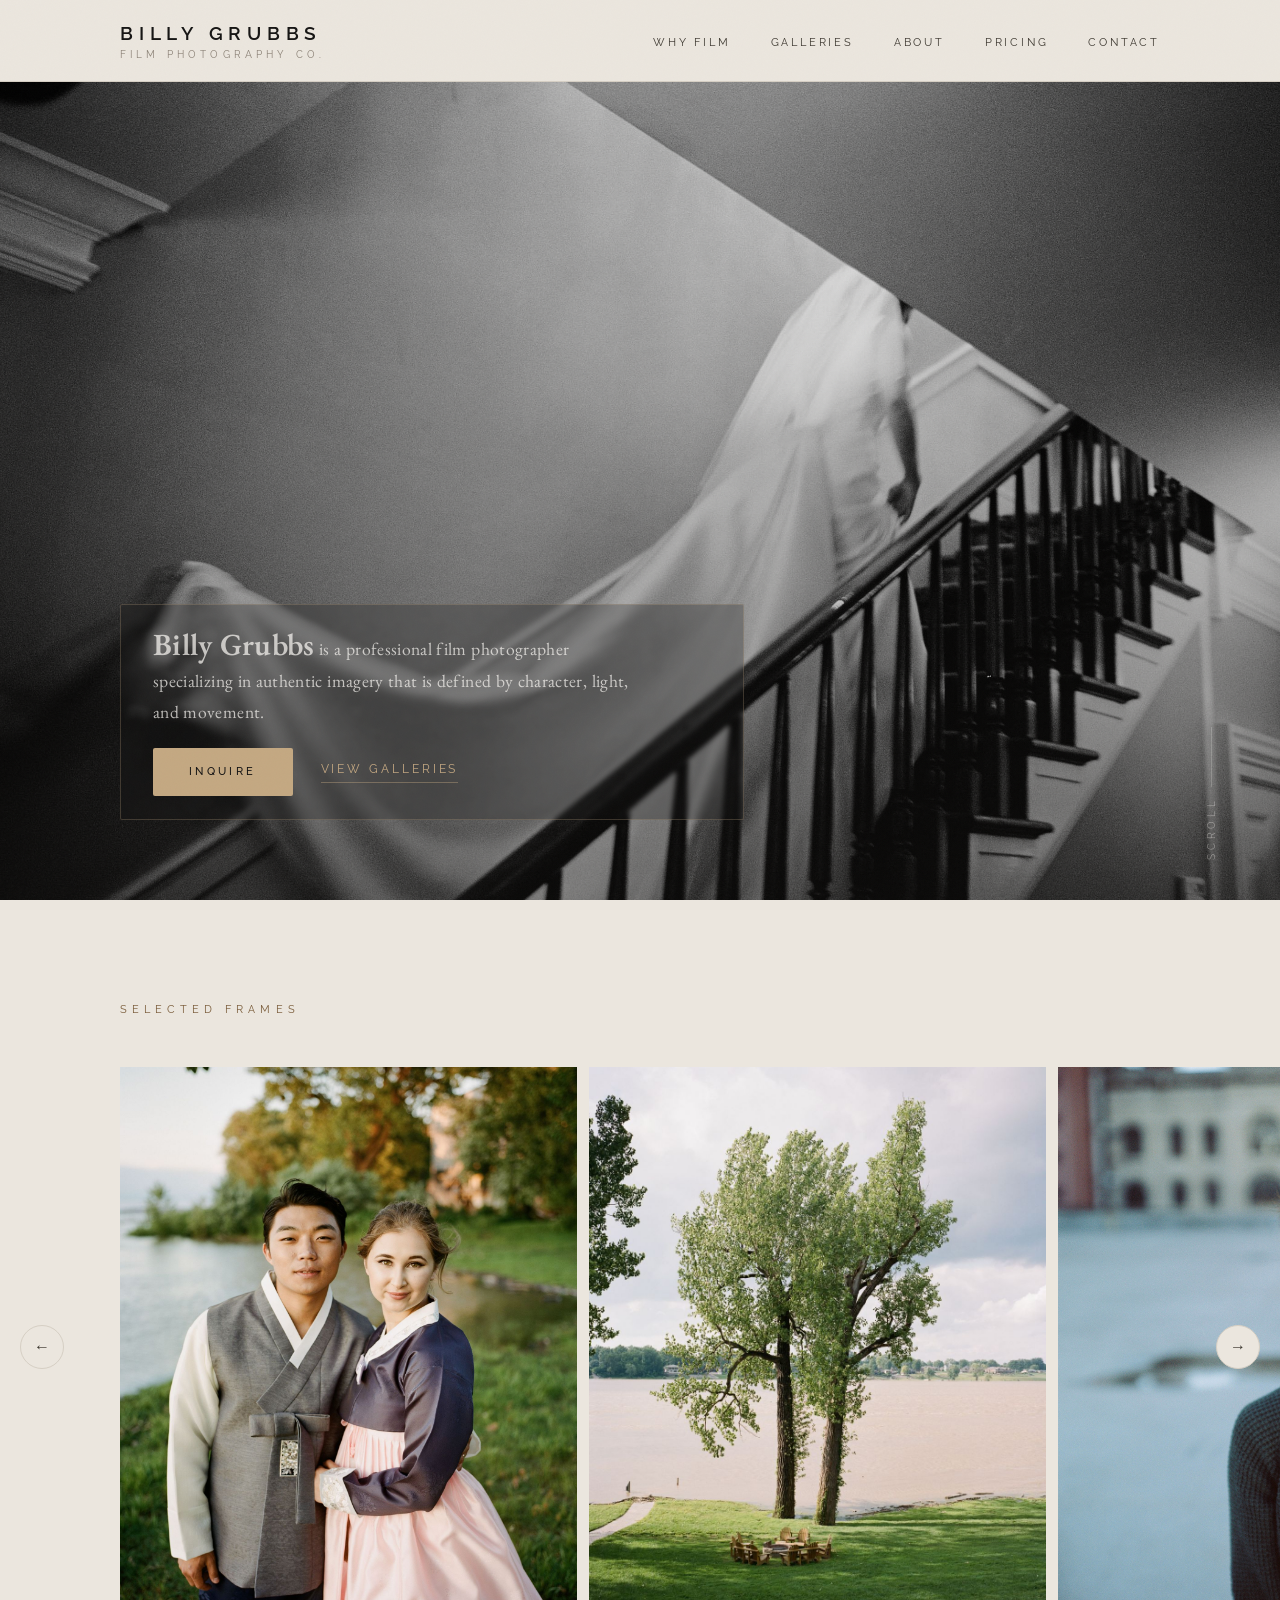
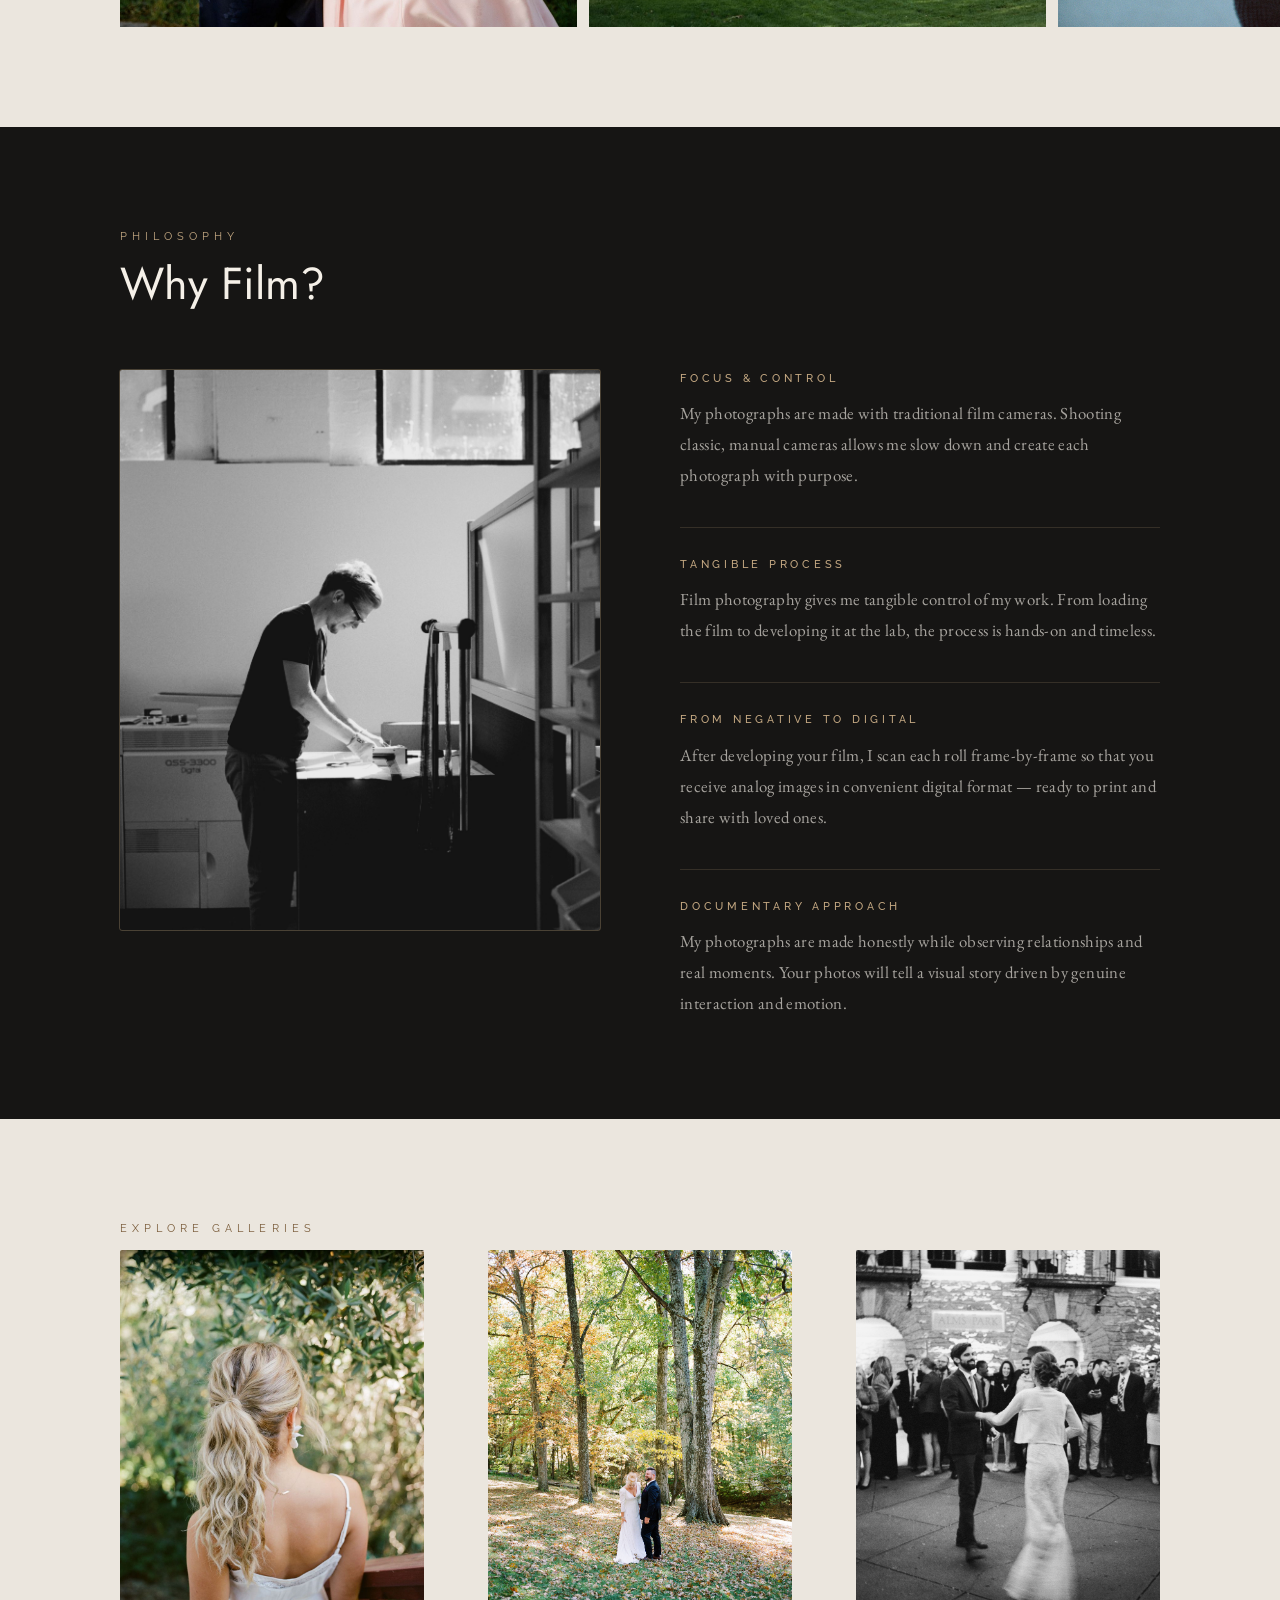
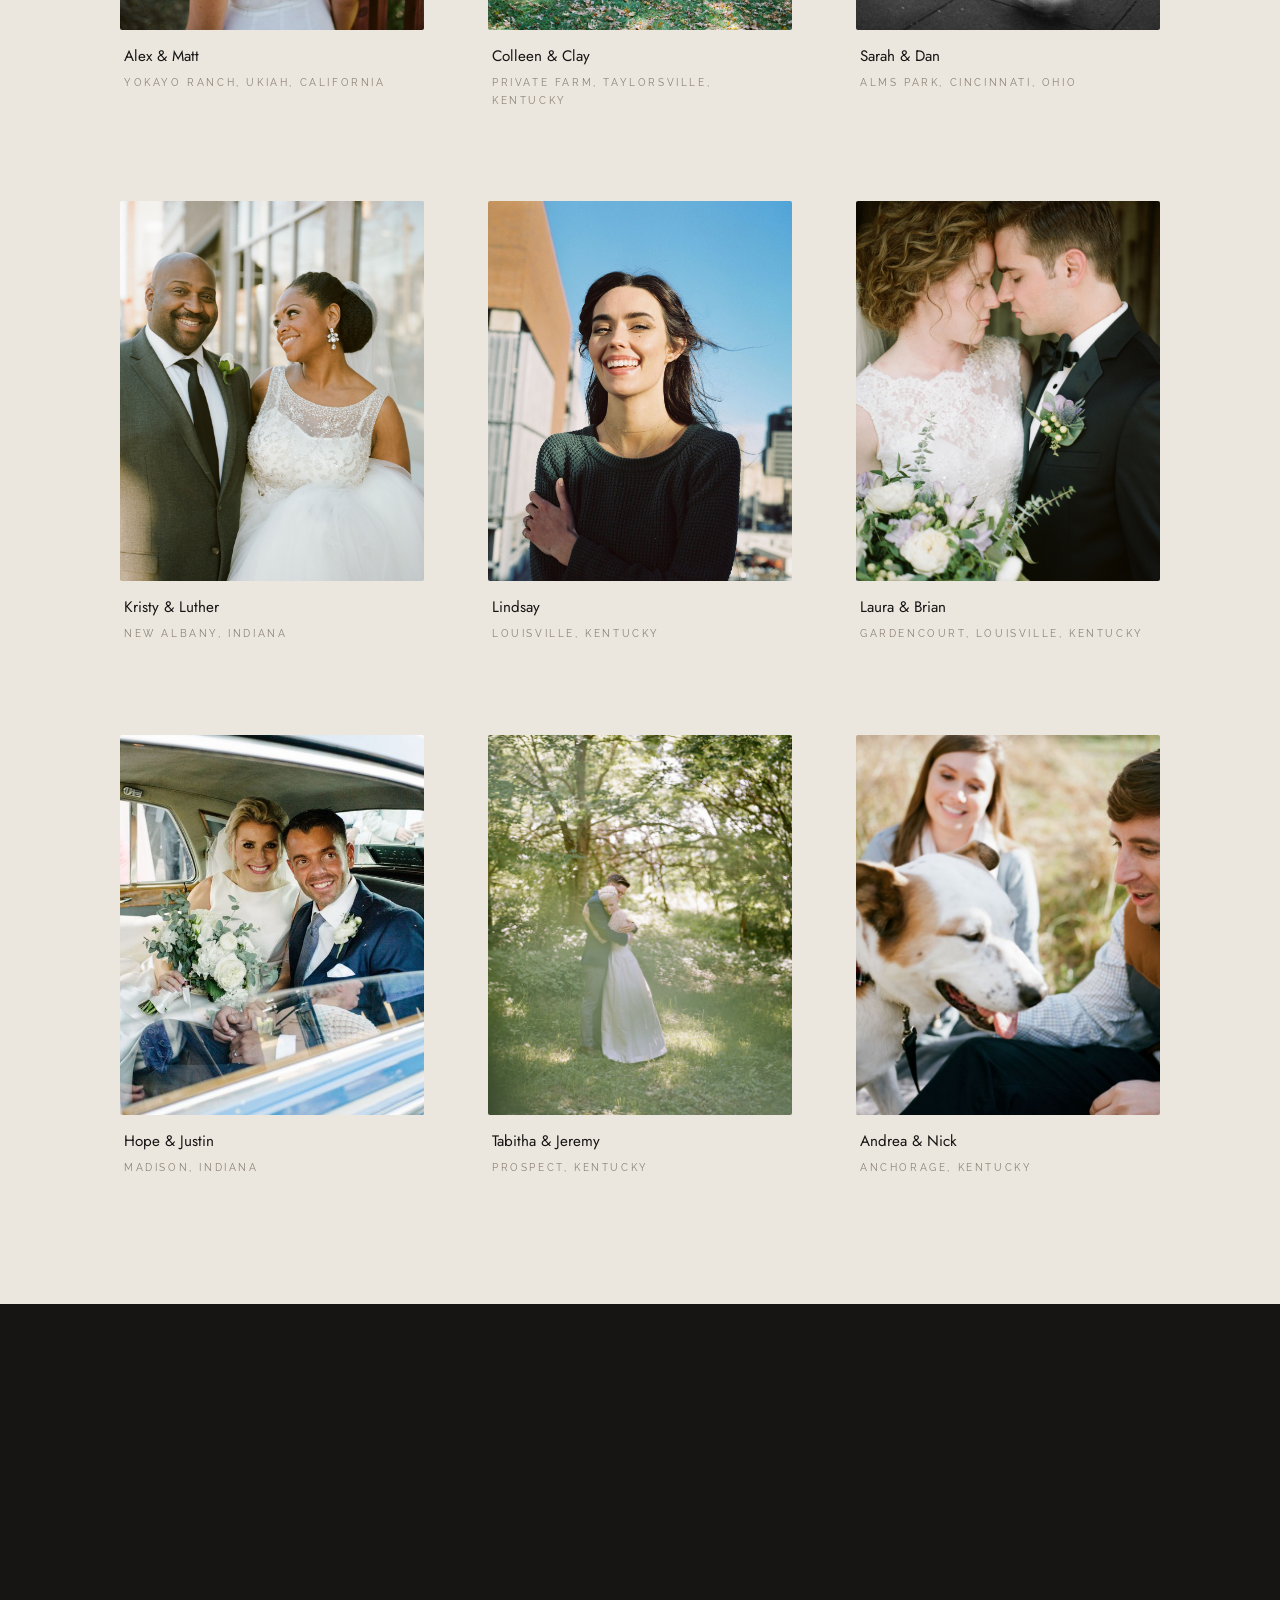
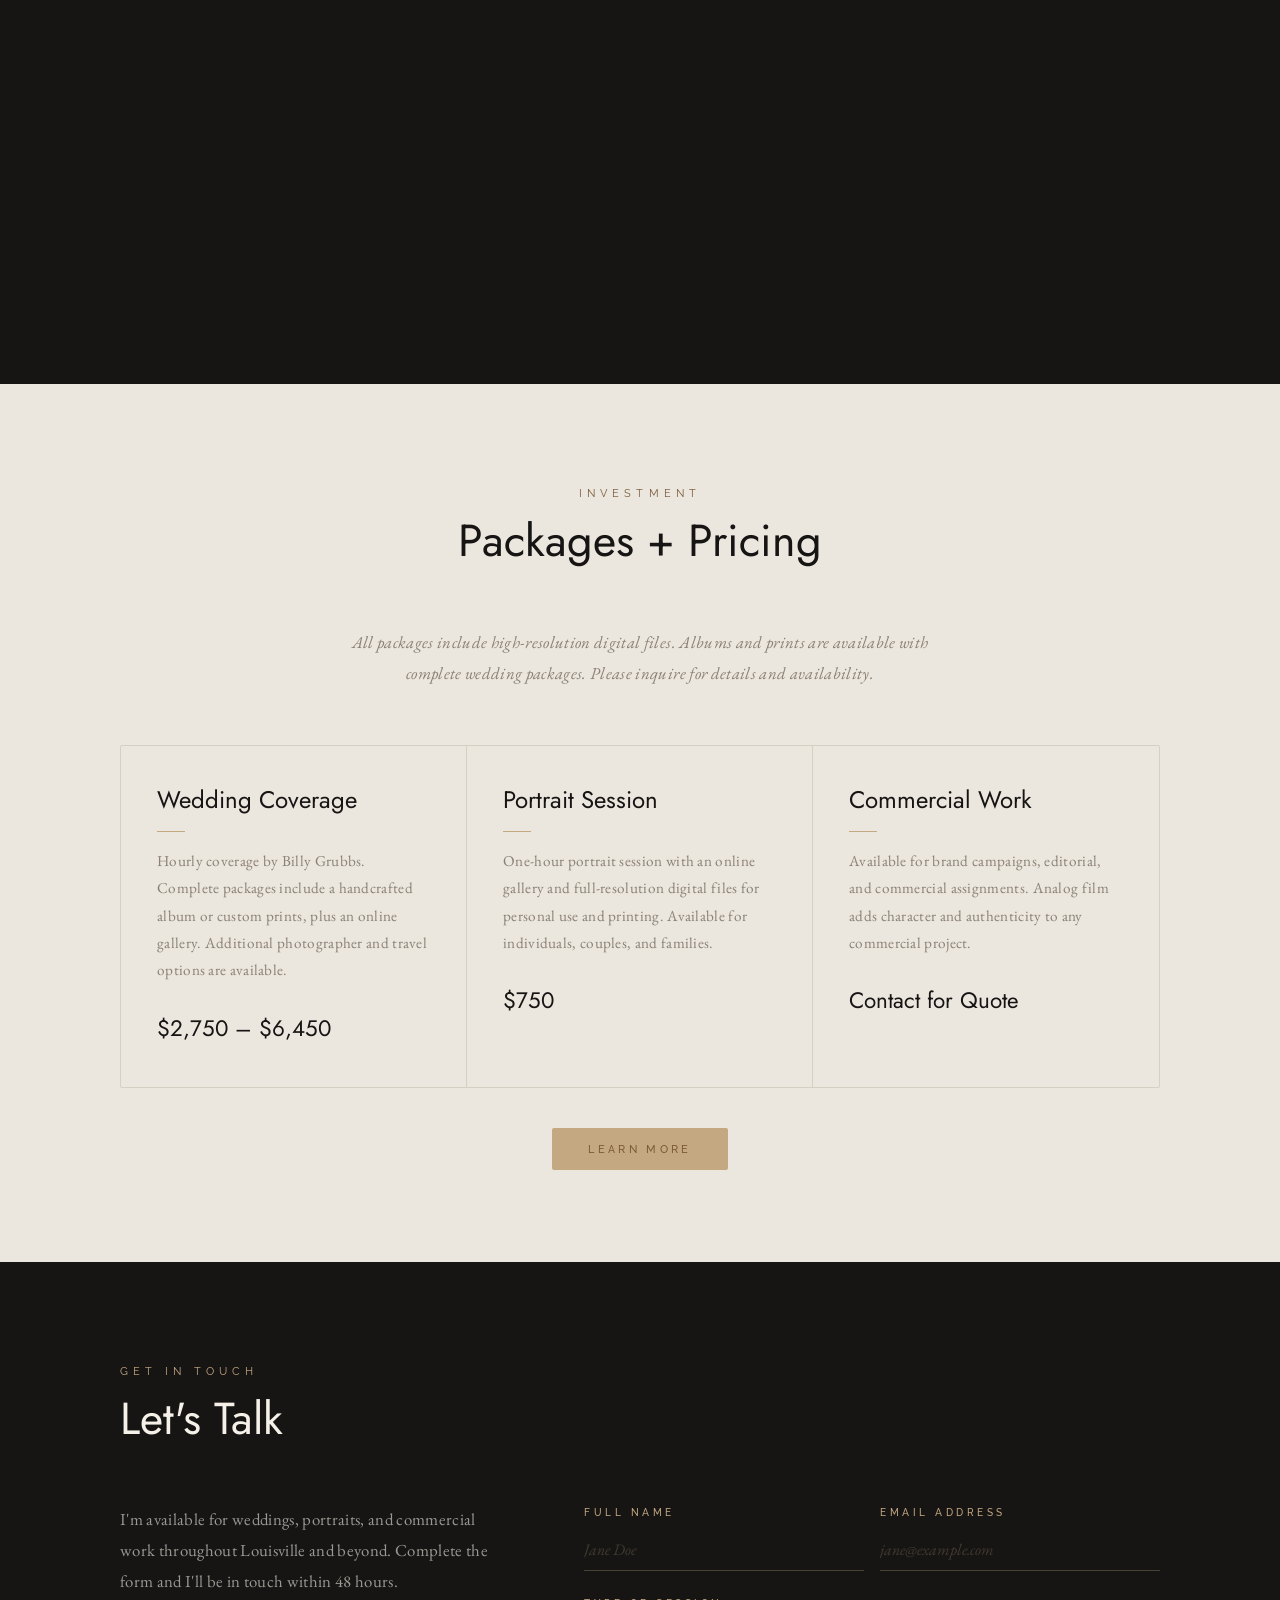
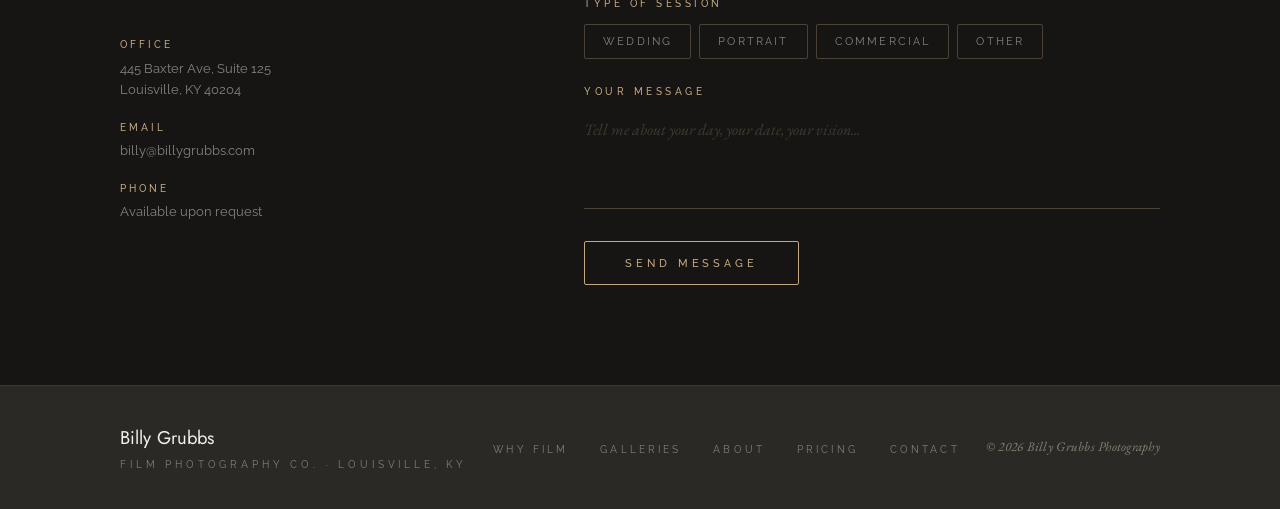
==== index.html @ f76acbe7 "Initial commit: billygrubbs.com site Migrating from legacy Bluehost hosting to git-based deploy." ====
<!DOCTYPE html>
<html lang="en">
<head>
<meta charset="UTF-8">
<meta name="viewport" content="width=device-width, initial-scale=1.0">
<title>Billy Grubbs | Film Photography Co.</title>
<link href="https://fonts.googleapis.com/css2?family=Jost:wght@200;300;400;500&family=EB+Garamond:ital,wght@0,400;1,400&family=Raleway:wght@300;400;500;600&display=swap" rel="stylesheet">
<link rel="stylesheet" href="css/styles.css">
<link rel="stylesheet" href="https://unpkg.com/photoswipe@5/dist/photoswipe.css">
<style>
  .pswp {
    --pswp-bg: #ebe6de;
    --pswp-icon-color: #2a2925;
    --pswp-icon-color-secondary: #ebe6de;
  }
  .pswp__counter {
    color: var(--mid);
    font-family: 'Raleway', sans-serif;
    font-size: 0.65rem;
    letter-spacing: 0.3em;
    text-transform: uppercase;
  }
  .pswp__button--zoom { display: none !important; }
  .pswp__button--close,
  .pswp__button--arrow--prev,
  .pswp__button--arrow--next {
    opacity: 0.35;
    transition: opacity 0.25s;
  }
  .pswp__button--close:hover,
  .pswp__button--arrow--prev:hover,
  .pswp__button--arrow--next:hover {
    opacity: 0.8;
  }
  .pswp__button--arrow--prev .pswp__icn { transform: scale(0.5); }
  .pswp__button--arrow--next .pswp__icn { transform: scale(-0.5, 0.5); }
</style>
</head>
<body>

<!-- NAV -->
<nav>
  <a href="#" class="nav-logo-text">
    <strong>Billy Grubbs</strong>
    <span>Film Photography Co.</span>
  </a>
  <ul class="nav-links">
    <li><a href="#why-film">Why Film</a></li>
    <li><a href="#galleries">Galleries</a></li>
    <li><a href="#about">About</a></li>
    <li><a href="#pricing">Pricing</a></li>
    <li><a href="#contact">Contact</a></li>
  </ul>
  <div class="nav-hamburger" id="hamburger">
    <span></span><span></span><span></span>
  </div>
</nav>

<div class="nav-mobile-menu" id="mobileMenu">
  <a href="#why-film" onclick="closeMobileMenu()">Why Film</a>
  <a href="#galleries" onclick="closeMobileMenu()">Galleries</a>
  <a href="#about" onclick="closeMobileMenu()">About</a>
  <a href="#pricing" onclick="closeMobileMenu()">Pricing</a>
  <a href="#contact" onclick="closeMobileMenu()">Contact</a>
</div>

<!-- HERO -->
<section id="hero">
  <div class="hero-slides">
    <div class="hero-slide active" style="background-image: url('images/hero/staircase-veil.jpg');"></div>
    <div class="hero-slide" style="background-image: url('images/hero/portrait.jpg');"></div>
    <div class="hero-slide" style="background-image: url('images/hero/outdoor-couple.jpg');"></div>
  </div>
  <div class="hero-content">
    <p class="hero-desc"><span style="font-size:1.75em; font-weight:600; letter-spacing:0.01em; line-height:1;">Billy Grubbs</span> is a professional film photographer specializing in authentic imagery that is defined by character, light, and movement.</p>
    <div class="hero-cta">
      <a href="#contact" class="btn-main">Inquire</a>
      <a href="#galleries" class="btn-link">View Galleries</a>
    </div>
  </div>
  <div class="hero-scroll">
    <div class="scroll-bar"></div>
    <span>Scroll</span>
  </div>
</section>

<!-- PORTFOLIO -->
<section id="portfolio">
  <div class="portfolio-header reveal">
    <div class="section-label">Selected Frames</div>
  </div>
  <div class="portfolio-slider-wrap">
    <button class="slider-arrow slider-prev" id="portfolioPrev" aria-label="Previous">&#8592;</button>
    <div class="portfolio-track" id="portfolioTrack">
      <div class="portfolio-item"><a href="images/portfolio/p-01.jpg" data-pswp-width="1500" data-pswp-height="1838"><img src="images/portfolio/p-01.jpg" alt="Billy Grubbs Film Photography" loading="lazy"></a></div>
      <div class="portfolio-item"><a href="images/portfolio/p-02.jpg" data-pswp-width="1000" data-pswp-height="1226"><img src="images/portfolio/p-02.jpg" alt="Billy Grubbs Film Photography" loading="lazy"></a></div>
      <div class="portfolio-item"><a href="images/portfolio/p-03.jpg" data-pswp-width="1800" data-pswp-height="1800"><img src="images/portfolio/p-03.jpg" alt="Billy Grubbs Film Photography" loading="lazy"></a></div>
      <div class="portfolio-item"><a href="images/portfolio/p-04.jpg" data-pswp-width="1900" data-pswp-height="1550"><img src="images/portfolio/p-04.jpg" alt="Billy Grubbs Film Photography" loading="lazy"></a></div>
      <div class="portfolio-item"><a href="images/portfolio/p-05.jpg" data-pswp-width="1892" data-pswp-height="2522"><img src="images/portfolio/p-05.jpg" alt="Billy Grubbs Film Photography" loading="lazy"></a></div>
      <div class="portfolio-item"><a href="images/portfolio/p-06.jpg" data-pswp-width="3695" data-pswp-height="2706"><img src="images/portfolio/p-06.jpg" alt="Billy Grubbs Film Photography" loading="lazy"></a></div>
      <div class="portfolio-item"><a href="images/portfolio/p-07.jpg" data-pswp-width="1926" data-pswp-height="2361"><img src="images/portfolio/p-07.jpg" alt="Billy Grubbs Film Photography" loading="lazy"></a></div>
      <div class="portfolio-item"><a href="images/portfolio/p-08.jpg" data-pswp-width="3902" data-pswp-height="3844"><img src="images/portfolio/p-08.jpg" alt="Billy Grubbs Film Photography" loading="lazy"></a></div>
      <div class="portfolio-item"><a href="images/portfolio/p-09.jpg" data-pswp-width="3490" data-pswp-height="3438"><img src="images/portfolio/p-09.jpg" alt="Billy Grubbs Film Photography" loading="lazy"></a></div>
      <div class="portfolio-item"><a href="images/portfolio/p-10.jpg" data-pswp-width="2400" data-pswp-height="2365"><img src="images/portfolio/p-10.jpg" alt="Billy Grubbs Film Photography" loading="lazy"></a></div>
      <div class="portfolio-item"><a href="images/portfolio/p-11.jpg" data-pswp-width="1000" data-pswp-height="668"><img src="images/portfolio/p-11.jpg" alt="Billy Grubbs Film Photography" loading="lazy"></a></div>
      <div class="portfolio-item"><a href="images/portfolio/p-12.jpg" data-pswp-width="3677" data-pswp-height="3000"><img src="images/portfolio/p-12.jpg" alt="Billy Grubbs Film Photography" loading="lazy"></a></div>
      <div class="portfolio-item"><a href="images/portfolio/p-13.jpg" data-pswp-width="1000" data-pswp-height="1508"><img src="images/portfolio/p-13.jpg" alt="Billy Grubbs Film Photography" loading="lazy"></a></div>
      <div class="portfolio-item"><a href="images/portfolio/p-14.jpg" data-pswp-width="3501" data-pswp-height="2856"><img src="images/portfolio/p-14.jpg" alt="Billy Grubbs Film Photography" loading="lazy"></a></div>
      <div class="portfolio-item"><a href="images/portfolio/p-15.jpg" data-pswp-width="3374" data-pswp-height="2753"><img src="images/portfolio/p-15.jpg" alt="Billy Grubbs Film Photography" loading="lazy"></a></div>
      <div class="portfolio-item"><a href="images/portfolio/p-16.jpg" data-pswp-width="1000" data-pswp-height="985"><img src="images/portfolio/p-16.jpg" alt="Billy Grubbs Film Photography" loading="lazy"></a></div>
      <div class="portfolio-item"><a href="images/portfolio/p-17.jpg" data-pswp-width="1000" data-pswp-height="1226"><img src="images/portfolio/p-17.jpg" alt="Billy Grubbs Film Photography" loading="lazy"></a></div>
      <div class="portfolio-item"><a href="images/portfolio/p-18.jpg" data-pswp-width="2706" data-pswp-height="3695"><img src="images/portfolio/p-18.jpg" alt="Billy Grubbs Film Photography" loading="lazy"></a></div>
      <div class="portfolio-item"><a href="images/portfolio/p-19.jpg" data-pswp-width="3490" data-pswp-height="3438"><img src="images/portfolio/p-19.jpg" alt="Billy Grubbs Film Photography" loading="lazy"></a></div>
      <div class="portfolio-item"><a href="images/portfolio/p-20.jpg" data-pswp-width="3000" data-pswp-height="3677"><img src="images/portfolio/p-20.jpg" alt="Billy Grubbs Film Photography" loading="lazy"></a></div>
      <div class="portfolio-item"><a href="images/portfolio/p-21.jpg" data-pswp-width="2400" data-pswp-height="2365"><img src="images/portfolio/p-21.jpg" alt="Billy Grubbs Film Photography" loading="lazy"></a></div>
      <div class="portfolio-item"><a href="images/portfolio/p-22.jpg" data-pswp-width="4524" data-pswp-height="3000"><img src="images/portfolio/p-22.jpg" alt="Billy Grubbs Film Photography" loading="lazy"></a></div>
      <div class="portfolio-item"><a href="images/portfolio/p-23.jpg" data-pswp-width="4524" data-pswp-height="3000"><img src="images/portfolio/p-23.jpg" alt="Billy Grubbs Film Photography" loading="lazy"></a></div>
      <div class="portfolio-item"><a href="images/portfolio/p-24.jpg" data-pswp-width="3088" data-pswp-height="2048"><img src="images/portfolio/p-24.jpg" alt="Billy Grubbs Film Photography" loading="lazy"></a></div>
      <div class="portfolio-item"><a href="images/portfolio/p-25.jpg" data-pswp-width="2000" data-pswp-height="2000"><img src="images/portfolio/p-25.jpg" alt="Billy Grubbs Film Photography" loading="lazy"></a></div>
    </div>
    <button class="slider-arrow slider-next" id="portfolioNext" aria-label="Next">&#8594;</button>
  </div>
</section>

<!-- WHY FILM -->
<section id="why-film">
  <div class="reveal">
    <div class="section-label" style="color:var(--accent-light)">Philosophy</div>
    <h2 class="section-title" style="color:var(--cream)">Why Film?</h2>
  </div>
  <div class="why-film-grid reveal">
    <div>
      <div class="why-film-photo"></div>
    </div>
    <div class="film-reasons">
      <div class="film-reason">
        <h4>Focus &amp; Control</h4>
        <p>My photographs are made with traditional film cameras. Shooting classic, manual cameras allows me slow down and create each photograph with purpose.</p>
      </div>
      <div class="film-reason">
        <h4>Tangible Process</h4>
        <p>Film photography gives me tangible control of my work. From loading the film to developing it at the lab, the process is hands-on and timeless.</p>
      </div>
      <div class="film-reason">
        <h4>From Negative to Digital</h4>
        <p>After developing your film, I scan each roll frame-by-frame so that you receive analog images in convenient digital format — ready to print and share with loved ones.</p>
      </div>
      <div class="film-reason">
        <h4>Documentary Approach</h4>
        <p>My photographs are made honestly while observing relationships and real moments. Your photos will tell a visual story driven by genuine interaction and emotion.</p>
      </div>
    </div>
  </div>
</section>

<!-- GALLERIES -->
<section id="galleries">
  <div class="reveal">
    <div class="section-label">Explore Galleries</div>
  </div>
  <div class="galleries-grid reveal">
    <a href="#" class="gallery-card">
      <div class="gallery-photo" style="background: url('images/tiles/alex-matt.jpg') center center / cover no-repeat;"></div>
      <div class="gallery-meta"><h4>Alex &amp; Matt</h4><p>Yokayo Ranch, Ukiah, California</p></div>
    </a>
    <a href="#" class="gallery-card">
      <div class="gallery-photo" style="background: url('images/tiles/colleen-clay.jpg') center center / cover no-repeat;"></div>
      <div class="gallery-meta"><h4>Colleen &amp; Clay</h4><p>Private Farm, Taylorsville, Kentucky</p></div>
    </a>
    <a href="galleries/sarah-dan/" class="gallery-card">
      <div class="gallery-photo" style="background: url('images/tiles/sarah-dan.jpg') center center / cover no-repeat;"></div>
      <div class="gallery-meta"><h4>Sarah &amp; Dan</h4><p>Alms Park, Cincinnati, Ohio</p></div>
    </a>
    <a href="galleries/kristy-luther/" class="gallery-card">
      <div class="gallery-photo" style="background: url('images/tiles/kristy-luther.jpg') center center / cover no-repeat;"></div>
      <div class="gallery-meta"><h4>Kristy &amp; Luther</h4><p>New Albany, Indiana</p></div>
    </a>
    <a href="galleries/lindsay-cam/" class="gallery-card">
      <div class="gallery-photo" style="background: url('images/tiles/lindsay.jpg') center top / cover no-repeat;"></div>
      <div class="gallery-meta"><h4>Lindsay</h4><p>Louisville, Kentucky</p></div>
    </a>
    <a href="galleries/laura-brian/" class="gallery-card">
      <div class="gallery-photo" style="background: url('images/tiles/laura-brian.jpg') center top / cover no-repeat;"></div>
      <div class="gallery-meta"><h4>Laura &amp; Brian</h4><p>Gardencourt, Louisville, Kentucky</p></div>
    </a>
    <a href="#" class="gallery-card">
      <div class="gallery-photo" style="background: url('images/tiles/hope-justin.jpg') center center / cover no-repeat;"></div>
      <div class="gallery-meta"><h4>Hope &amp; Justin</h4><p>Madison, Indiana</p></div>
    </a>
    <a href="galleries/tabitha-jeremy/" class="gallery-card">
      <div class="gallery-photo" style="background: url('images/tiles/tabitha-jeremy.jpg') center center / cover no-repeat;"></div>
      <div class="gallery-meta"><h4>Tabitha &amp; Jeremy</h4><p>Prospect, Kentucky</p></div>
    </a>
    <a href="#" class="gallery-card">
      <div class="gallery-photo" style="background: url('images/tiles/andrea-nick.jpg') center center / cover no-repeat;"></div>
      <div class="gallery-meta"><h4>Andrea &amp; Nick</h4><p>Anchorage, Kentucky</p></div>
    </a>
  </div>
</section>

<!-- ABOUT -->
<section id="about">
  <div class="about-text reveal">
    <div class="section-label" style="color:var(--accent-light);">About</div>
    <h2 class="section-title" style="color:var(--cream);">The Photographer</h2>
    <p class="about-body">Billy Grubbs is a Louisville-based documentary photographer specializing in analog film. With over 150 weddings photographed since 2007, Billy brings a quiet, observational presence to every shoot.</p>
    <p class="about-body">Billy is also the founder of <a href="http://statefilm.co/">State Film Lab</a> in Louisville, developing film for photographers across the nation. This deep connection to the craft shapes every image he makes.</p>
    <p class="about-body">He is available for weddings, portraits, and commercial work in Kentucky and abroad.</p>
  </div>
  <div class="about-photo reveal">
    <div class="about-photo-main">
      <img src="images/about/billy.jpg" alt="Billy Grubbs">
    </div>
    <div class="about-photo-frame"></div>
  </div>
</section>

<!-- PRICING -->
<section id="pricing">
  <div class="pricing-inner">
    <div class="reveal">
      <div class="section-label">Investment</div>
      <h2 class="section-title">Packages + Pricing</h2>
      <p class="pricing-intro">All packages include high-resolution digital files. Albums and prints are available with complete wedding packages. Please inquire for details and availability.</p>
    </div>
    <div class="pricing-items reveal">
      <div class="pricing-item">
        <div class="pricing-name">Wedding Coverage</div>
        <div class="pricing-divider"></div>
        <p class="pricing-desc">Hourly coverage by Billy Grubbs. Complete packages include a handcrafted album or custom prints, plus an online gallery. Additional photographer and travel options are available.</p>
        <div class="pricing-range">$2,750 – $6,450</div>
      </div>
      <div class="pricing-item">
        <div class="pricing-name">Portrait Session</div>
        <div class="pricing-divider"></div>
        <p class="pricing-desc">One-hour portrait session with an online gallery and full-resolution digital files for personal use and printing. Available for individuals, couples, and families.</p>
        <div class="pricing-range">$750</div>
      </div>
      <div class="pricing-item">
        <div class="pricing-name">Commercial Work</div>
        <div class="pricing-divider"></div>
        <p class="pricing-desc">Available for brand campaigns, editorial, and commercial assignments. Analog film adds character and authenticity to any commercial project.</p>
        <div class="pricing-range">Contact for Quote</div>
      </div>
    </div>
    <div class="pricing-note reveal" style="text-align:center; margin-top: 48px;">
      <a href="#contact" class="btn-main" style="font-style:normal;">Learn More</a>
    </div>
  </div>
</section>

<!-- CONTACT -->
<section id="contact">
  <div class="reveal">
    <div class="section-label" style="color:var(--accent-light);">Get in Touch</div>
    <h2 class="section-title" style="color:var(--cream);">Let's Talk</h2>
  </div>
  <div class="contact-grid reveal">
    <div class="contact-info">
      <p>I'm available for weddings, portraits, and commercial work throughout Louisville and beyond. Complete the form and I'll be in touch within 48 hours.</p>
      <div class="contact-details">
        <div class="contact-detail-line">
          <strong>Office</strong>
          445 Baxter Ave, Suite 125<br>Louisville, KY 40204
        </div>
        <div class="contact-detail-line">
          <strong>Email</strong>
          <a href="mailto:billy@billygrubbs.com">billy@billygrubbs.com</a>
        </div>
        <div class="contact-detail-line">
          <strong>Phone</strong>
          Available upon request
        </div>
      </div>
    </div>
    <form class="contact-form" id="contactForm" action="https://formspree.io/f/xeepeeda" method="POST">
      <div class="form-row">
        <div class="form-group">
          <label class="form-label">Full Name</label>
          <input type="text" class="form-input" name="first_name" placeholder="Jane Doe">
        </div>
        <div class="form-group">
          <label class="form-label">Email Address</label>
          <input type="email" class="form-input" name="email" placeholder="jane@example.com">
        </div>
      </div>
      <div class="form-group">
        <label class="form-label">Type of Session</label>
        <div class="session-options">
          <button type="button" class="session-btn" onclick="selectSession(this, 'Wedding Photography')">Wedding</button>
          <button type="button" class="session-btn" onclick="selectSession(this, 'Portrait Session')">Portrait</button>
          <button type="button" class="session-btn" onclick="selectSession(this, 'Commercial / Brand')">Commercial</button>
          <button type="button" class="session-btn" onclick="selectSession(this, 'Other')">Other</button>
        </div>
        <input type="hidden" name="session_type" id="sessionTypeInput">
      </div>
      <div class="form-group">
        <label class="form-label">Your Message</label>
        <textarea class="form-textarea" name="message" placeholder="Tell me about your day, your date, your vision..."></textarea>
      </div>
      <button class="form-submit" type="submit">Send Message</button>
      <p id="formSuccess" style="display:none; font-family:'EB Garamond',serif; font-style:italic; color:var(--accent-light); font-size:1rem; margin-top:8px;">Thank you — I'll be in touch within 48 hours.</p>
      <p id="formError" style="display:none; font-family:'EB Garamond',serif; font-style:italic; color:#c0392b; font-size:1rem; margin-top:8px;">Something went wrong. Please email me directly at <a href="mailto:billy@billygrubbs.com">billy@billygrubbs.com</a>.</p>
    </form>
  </div>
</section>

<!-- FOOTER -->
<footer>
  <div class="footer-logo">
    Billy Grubbs
    <small>Film Photography Co. · Louisville, KY</small>
  </div>
  <ul class="footer-nav">
    <li><a href="#why-film">Why Film</a></li>
    <li><a href="#galleries">Galleries</a></li>
    <li><a href="#about">About</a></li>
    <li><a href="#pricing">Pricing</a></li>
    <li><a href="#contact">Contact</a></li>
  </ul>
  <div class="footer-copy">© 2026 Billy Grubbs Photography</div>
</footer>

<script src="js/main.js"></script>
<script type="module">
  import PhotoSwipeLightbox from 'https://unpkg.com/photoswipe@5/dist/photoswipe-lightbox.esm.js';
  const lightbox = new PhotoSwipeLightbox({
    gallery: '#portfolioTrack',
    children: 'a',
    pswpModule: () => import('https://unpkg.com/photoswipe@5/dist/photoswipe.esm.js'),
    padding: { top: 40, bottom: 40, left: 60, right: 60 },
    bgOpacity: 0.85,
    initialZoomLevel: (z) => Math.min(1, z.fit),
    maxZoomLevel: 1,
    imageClickAction: 'close',
    tapAction: 'close',
  });
  lightbox.init();
</script>
</body>
</html>
---- css/styles.css ----
:root {
  --cream: #f5f0e8;
  --warm-white: #ebe6de;
  --dark: #161514;
  --warm-dark: #2a2925;
  --mid: #3d3830;
  --muted: #8a8075;
  --accent: #7a5c3a;
  --accent-light: #c4a882;
  --rule: #d6cfc4;
}

*, *::before, *::after { box-sizing: border-box; margin: 0; padding: 0; }
html { scroll-behavior: smooth; }

body {
  background: var(--warm-white);
  color: var(--dark);
  font-family: 'EB Garamond', Georgia, serif;
  font-size: 18px;
  line-height: 1.7;
  overflow-x: hidden;
}

body::before {
  content: '';
  position: fixed;
  inset: 0;
  pointer-events: none;
  z-index: 1000;
  opacity: 0.025;
  background-image: url("data:image/svg+xml,%3Csvg viewBox='0 0 512 512' xmlns='http://www.w3.org/2000/svg'%3E%3Cfilter id='noise'%3E%3CfeTurbulence type='fractalNoise' baseFrequency='0.9' numOctaves='4' stitchTiles='stitch'/%3E%3C/filter%3E%3Crect width='100%25' height='100%25' filter='url(%23noise)'/%3E%3C/svg%3E");
  background-repeat: repeat;
  background-size: 256px 256px;
}

/* NAV */
nav {
  position: fixed;
  top: 0; left: 0; right: 0;
  z-index: 100;
  background: var(--warm-white);
  border-bottom: 1px solid var(--rule);
  display: flex;
  justify-content: space-between;
  align-items: center;
  padding: 20px 120px;
}

.nav-logo-text {
  font-family: 'Raleway', sans-serif;
  text-decoration: none;
  display: flex;
  flex-direction: column;
  line-height: 1.4;
}
.nav-logo-text strong {
  font-weight: 600;
  font-size: 1.2rem;
  letter-spacing: 0.3em;
  text-transform: uppercase;
  color: var(--dark);
}
.nav-logo-text span {
  font-size: 0.65rem;
  color: var(--muted);
  letter-spacing: 0.4em;
  text-transform: uppercase;
}

.nav-links {
  display: flex;
  gap: 40px;
  list-style: none;
}
.nav-links a {
  font-family: 'Raleway', sans-serif;
  font-weight: 400;
  font-size: 0.7rem;
  letter-spacing: 0.25em;
  text-transform: uppercase;
  color: var(--mid);
  text-decoration: none;
  transition: color 0.3s;
}
.nav-links a:hover { color: var(--accent); }

/* HERO */
#hero {
  min-height: 100vh;
  display: flex;
  flex-direction: column;
  justify-content: flex-end;
  padding-top: 80px;
  position: relative;
  overflow: hidden;
}

.hero-slides {
  position: absolute;
  inset: 0;
}
.hero-slides::after {
  content: '';
  position: absolute;
  inset: 0;
  background: linear-gradient(to bottom, rgba(28,26,24,0.0) 0%, rgba(28,26,24,0.35) 100%);
  z-index: 1;
  pointer-events: none;
}
.hero-slide {
  position: absolute;
  inset: 0;
  background-size: cover;
  background-position: center;
  opacity: 0;
  transition: opacity 1.5s ease;
}
.hero-slide.active { opacity: 1; }

.hero-content {
  position: relative;
  z-index: 2;
  padding: 24px 32px;
  max-width: 624px;
  margin: 0 120px 80px;
  background: rgba(22, 21, 20, 0.25);
  backdrop-filter: blur(2px);
  border: 1px solid rgba(196, 168, 130, 0.25);
  border-radius: 2px;
}

.hero-eyebrow {
  font-family: 'Raleway', sans-serif;
  font-weight: 400;
  font-size: 0.7rem;
  letter-spacing: 0.45em;
  text-transform: uppercase;
  color: var(--accent-light);
  margin-bottom: 20px;
  animation: fadeUp 1s ease 0.2s both;
}

.hero-title {
  font-family: 'Jost', sans-serif;
  font-size: clamp(1.4rem, 2.5vw, 2.5rem);
  font-weight: 400;
  line-height: 1.1;
  color: var(--warm-white);
  margin-bottom: 28px;
  animation: fadeUp 1s ease 0.4s both;
}

.hero-desc {
  font-family: 'EB Garamond', serif;
  font-size: 1.1rem;
  line-height: 1.8;
  color: rgba(250,247,242,0.72);
  max-width: 500px;
  margin-bottom: 20px;
  letter-spacing: 0.02em;
  animation: fadeUp 1s ease 0.6s both;
}

.hero-cta {
  animation: fadeUp 1s ease 0.8s both;
  display: flex;
  gap: 28px;
  align-items: center;
}

.btn-main {
  font-family: 'Raleway', sans-serif;
  font-weight: 500;
  font-size: 0.7rem;
  letter-spacing: 0.3em;
  text-transform: uppercase;
  color: var(--dark);
  background: var(--accent-light);
  padding: 14px 36px;
  text-decoration: none;
  transition: background 0.3s;
}
.btn-main:hover { background: var(--cream); }

.btn-link {
  font-family: 'Raleway', sans-serif;
  font-weight: 400;
  font-size: 0.73rem;
  letter-spacing: 0.25em;
  text-transform: uppercase;
  color: var(--accent-light);
  text-decoration: none;
  border-bottom: 1px solid rgba(196,168,130,0.4);
  padding-bottom: 2px;
  transition: color 0.3s, border-color 0.3s;
}
.btn-link:hover { color: var(--warm-white); border-color: var(--warm-white); }

.hero-scroll {
  position: absolute;
  bottom: 40px; right: 60px;
  display: flex;
  flex-direction: column;
  align-items: center;
  gap: 10px;
  z-index: 2;
  animation: fadeUp 1s ease 1.2s both;
}
.hero-scroll span {
  font-family: 'Raleway', sans-serif;
  font-size: 0.6rem;
  letter-spacing: 0.4em;
  text-transform: uppercase;
  color: rgba(250,247,242,0.4);
  writing-mode: vertical-rl;
  transform: rotate(180deg);
}
.scroll-bar {
  width: 1px; height: 60px;
  background: rgba(250,247,242,0.2);
  position: relative; overflow: hidden;
}
.scroll-bar::after {
  content: '';
  position: absolute;
  top: -100%; left: 0;
  width: 100%; height: 100%;
  background: var(--accent-light);
  animation: scrollDrop 2s ease-in-out infinite 1.5s;
}

/* PORTFOLIO SLIDER */
#portfolio { padding: 100px 0; background: var(--warm-white); }
.portfolio-header { padding: 0 120px; margin-bottom: 48px; }
.portfolio-slider-wrap { position: relative; }
.portfolio-track {
  display: flex;
  gap: 12px;
  overflow-x: auto;
  scroll-behavior: smooth;
  scrollbar-width: none;
  padding: 0 120px;
  cursor: grab;
  -webkit-overflow-scrolling: touch;
}
.portfolio-track::-webkit-scrollbar { display: none; }
.portfolio-track.is-dragging { cursor: grabbing; scroll-behavior: auto; }
.portfolio-item { flex-shrink: 0; height: 560px; }
.portfolio-item img { height: 100%; width: auto; display: block; }

.slider-arrow {
  position: absolute;
  top: 50%;
  transform: translateY(-50%);
  z-index: 10;
  width: 44px;
  height: 44px;
  border-radius: 50%;
  border: 1px solid var(--rule);
  background: var(--warm-white);
  color: var(--mid);
  font-size: 1rem;
  cursor: pointer;
  display: flex;
  align-items: center;
  justify-content: center;
  transition: border-color 0.3s, color 0.3s;
}
.slider-arrow:hover { border-color: var(--accent-light); color: var(--accent); }
.slider-prev { left: 20px; }
.slider-next { right: 20px; }

/* GALLERIES */
#galleries { padding: 100px 120px; background: var(--warm-white); }

.section-label {
  font-family: 'Raleway', sans-serif;
  font-weight: 400;
  font-size: 0.7rem;
  letter-spacing: 0.45em;
  text-transform: uppercase;
  color: var(--accent);
  margin-bottom: 12px;
}

.section-title {
  font-family: 'Jost', sans-serif;
  font-size: clamp(2rem, 3.5vw, 3rem);
  font-weight: 400;
  color: var(--dark);
  margin-bottom: 60px;
  line-height: 1.15;
}

.galleries-grid {
  display: grid;
  grid-template-columns: repeat(3, 1fr);
  gap: 64px;
}

.gallery-card {
  position: relative;
  overflow: visible;
  display: block;
  text-decoration: none;
}

.gallery-photo {
  width: 100%;
  aspect-ratio: 4/5;
  display: block;
  overflow: hidden;
  transition: opacity 0.3s ease;
}
.gallery-card:hover .gallery-photo { opacity: 0.8; }

.gallery-meta {
  padding: 14px 4px 28px;
}
.gallery-meta h4 {
  font-family: 'Jost', sans-serif;
  font-weight: 400;
  font-size: 0.95rem;
  color: var(--dark);
  margin-bottom: 4px;
}
.gallery-meta p {
  font-family: 'Raleway', sans-serif;
  font-size: 0.65rem;
  letter-spacing: 0.25em;
  text-transform: uppercase;
  color: var(--muted);
}

.fp1 { background: linear-gradient(160deg, #2a1e14 0%, #5a3d28 40%, #3d2918 70%, #1e140a 100%); }
.fp2 { background: linear-gradient(160deg, #1a1e2a 0%, #2d3d5a 40%, #1e2840 70%, #0e121e 100%); }
.fp3 { background: linear-gradient(160deg, #1a221a 0%, #2d4a2d 40%, #1e321e 70%, #0e180e 100%); }
.fp4 { background: linear-gradient(160deg, #281e14 0%, #5c4228 40%, #3d2a18 70%, #1e1408 100%); }
.fp5 { background: linear-gradient(160deg, #221a1a 0%, #4a2d2d 40%, #321e1e 70%, #180e0e 100%); }
.fp6 { background: linear-gradient(160deg, #1e1e22 0%, #3d3d5a 40%, #28283d 70%, #121218 100%); }


/* WHY FILM */
#why-film {
  padding: 100px 120px;
  background: var(--dark);
  color: var(--cream);
}

.why-film-grid {
  display: grid;
  grid-template-columns: 1fr 1fr;
  gap: 80px;
  align-items: start;
  margin-top: 60px;
}

.why-film-photo {
  height: 560px;
  background: url('../images/why-film/lab.jpg') center center / cover no-repeat;
  position: relative;
  overflow: hidden;
  outline: 1px solid rgba(196,168,130,0.3);
}
.why-film-photo-label {
  position: absolute; inset: 0;
  display: flex; align-items: center; justify-content: center;
  font-family: 'Jost', sans-serif;
  font-weight: 400;
  font-size: 0.85rem;
  color: rgba(196,168,130,0.1);
  text-align: center;
  line-height: 2;
}

.film-reasons { display: flex; flex-direction: column; gap: 36px; }

.film-reason {
  padding-top: 28px;
  border-top: 1px solid rgba(196,168,130,0.18);
}
.film-reason:first-child { padding-top: 0; border-top: none; }

.film-reason h4 {
  font-family: 'Raleway', sans-serif;
  font-weight: 500;
  font-size: 0.67rem;
  letter-spacing: 0.35em;
  text-transform: uppercase;
  color: var(--accent-light);
  margin-bottom: 10px;
}
.film-reason p {
  font-family: 'EB Garamond', serif;
  font-size: 1.05rem;
  line-height: 1.85;
  color: rgba(245,240,232,0.65);
}

/* ABOUT */
#about {
  padding: 100px 120px;
  background: var(--dark);
  display: grid;
  grid-template-columns: 1fr 1fr;
  gap: 80px;
  align-items: start;
}

.about-body {
  font-family: 'EB Garamond', serif;
  font-size: 1.05rem;
  line-height: 1.85;
  color: rgba(245,240,232,0.65);
  margin-bottom: 16px;
}
.about-body a { color: var(--accent-light); text-decoration: none; }
.about-body a:hover { text-decoration: underline; }

.about-photo { position: relative; }
.about-photo-main {
  overflow: hidden;
}
.about-photo-main img {
  display: block;
  width: auto;
  height: auto;
  max-width: 100%;
  max-height: 480px;
  object-fit: contain;
}
.about-photo-frame { display: none; }
.about-photo-label {
  position: absolute; inset: 0;
  display: flex; align-items: center; justify-content: center;
  font-family: 'Jost', sans-serif;
  font-weight: 400;
  font-size: 0.85rem;
  color: rgba(196,168,130,0.1);
  text-align: center;
  line-height: 2;
}

/* PRICING */
#pricing { padding: 100px 0; background: var(--warm-white); }
.pricing-inner {
  max-width: 100%;
  margin: 0 auto;
  padding: 0 120px;
  text-align: center;
}
.pricing-intro {
  font-family: 'EB Garamond', serif;
  font-size: 1.05rem;
  line-height: 1.85;
  color: var(--muted);
  margin-bottom: 56px;
  font-style: italic;
  max-width: 580px;
  margin-left: auto;
  margin-right: auto;
}
.pricing-items {
  display: grid;
  grid-template-columns: repeat(3, 1fr);
  border: 1px solid var(--rule);
  margin-bottom: 40px;
  text-align: left;
}
.pricing-item {
  padding: 40px 36px;
  border-right: 1px solid var(--rule);
}
.pricing-item:last-child { border-right: none; }

.pricing-type {
  font-family: 'Raleway', sans-serif;
  font-weight: 500;
  font-size: 0.63rem;
  letter-spacing: 0.4em;
  text-transform: uppercase;
  color: var(--accent);
  margin-bottom: 14px;
  display: block;
}
.pricing-name {
  font-family: 'Jost', sans-serif;
  font-size: 1.5rem;
  font-weight: 400;
  color: var(--dark);
  margin-bottom: 16px;
  line-height: 1.2;
}
.pricing-divider { width: 28px; height: 1px; background: var(--accent-light); margin-bottom: 16px; }
.pricing-desc {
  font-family: 'EB Garamond', serif;
  font-size: 0.95rem;
  line-height: 1.8;
  color: var(--muted);
  margin-bottom: 24px;
}
.pricing-range {
  font-family: 'Jost', sans-serif;
  font-weight: 400;
  font-size: 1.4rem;
  color: var(--dark);
}
.pricing-note {
  font-family: 'EB Garamond', serif;
  font-size: 0.95rem;
  color: var(--muted);
  font-style: italic;
}
.pricing-note a { color: var(--accent); text-decoration: none; }

/* CONTACT */
#contact { padding: 100px 120px; background: var(--dark); color: var(--cream); }

.contact-grid {
  display: grid;
  grid-template-columns: 1fr 1.5fr;
  gap: 80px;
  align-items: start;
  margin-top: 60px;
}

.contact-info p {
  font-family: 'EB Garamond', serif;
  font-size: 1.05rem;
  line-height: 1.85;
  color: rgba(245,240,232,0.6);
  margin-bottom: 40px;
}

.contact-details { display: flex; flex-direction: column; gap: 20px; }
.contact-detail-line {
  font-family: 'Raleway', sans-serif;
  font-size: 0.82rem;
  color: rgba(245,240,232,0.5);
  line-height: 1.6;
}
.contact-detail-line strong {
  display: block;
  font-weight: 500;
  font-size: 0.63rem;
  letter-spacing: 0.3em;
  text-transform: uppercase;
  color: var(--accent-light);
  margin-bottom: 4px;
}
.contact-detail-line a { color: rgba(245,240,232,0.5); text-decoration: none; }
.contact-detail-line a:hover { color: var(--accent-light); }

.contact-form { display: flex; flex-direction: column; gap: 24px; }
.form-row { display: grid; grid-template-columns: 1fr 1fr; gap: 16px; }
.form-group { display: flex; flex-direction: column; gap: 8px; }
.form-label {
  font-family: 'Raleway', sans-serif;
  font-weight: 500;
  font-size: 0.63rem;
  letter-spacing: 0.35em;
  text-transform: uppercase;
  color: var(--accent-light);
}
.form-input, .form-select, .form-textarea {
  background: transparent;
  border: none;
  border-bottom: 1px solid rgba(196,168,130,0.3);
  color: var(--cream);
  font-family: 'EB Garamond', serif;
  font-size: 1rem;
  padding: 10px 0;
  outline: none;
  transition: border-color 0.3s;
  width: 100%;
}
.form-input:focus, .form-select:focus, .form-textarea:focus { border-bottom-color: var(--accent-light); }
.form-input::placeholder, .form-textarea::placeholder { color: rgba(196,168,130,0.25); font-style: italic; }
.session-options {
  display: flex;
  flex-wrap: wrap;
  gap: 8px;
  margin-top: 4px;
}
.session-btn {
  font-family: 'Raleway', sans-serif;
  font-size: 0.68rem;
  letter-spacing: 0.2em;
  text-transform: uppercase;
  background: transparent;
  border: 1px solid rgba(196,168,130,0.3);
  color: rgba(245,240,232,0.5);
  padding: 10px 18px;
  cursor: pointer;
  transition: all 0.25s ease;
}
.session-btn:hover {
  border-color: rgba(196,168,130,0.6);
  color: var(--cream);
}
.session-btn.selected {
  border-color: var(--accent-light);
  color: var(--accent-light);
  background: rgba(196,168,130,0.08);
}
.form-textarea { resize: none; min-height: 100px; }
.form-submit {
  align-self: flex-start;
  font-family: 'Raleway', sans-serif;
  font-weight: 500;
  font-size: 0.7rem;
  letter-spacing: 0.35em;
  text-transform: uppercase;
  background: transparent;
  border: 1px solid var(--accent-light);
  color: var(--accent-light);
  padding: 14px 40px;
  cursor: pointer;
  transition: all 0.3s;
  margin-top: 8px;
}
.form-submit:hover { background: var(--accent-light); color: var(--dark); }

/* FOOTER */
footer {
  background: var(--warm-dark);
  border-top: 1px solid rgba(196,168,130,0.12);
  padding: 36px 120px;
  display: flex;
  justify-content: space-between;
  align-items: center;
}
.footer-logo {
  font-family: 'Jost', sans-serif;
  font-weight: 400;
  font-size: 1.15rem;
  color: var(--cream);
}
.footer-logo small {
  display: block;
  font-family: 'Raleway', sans-serif;
  font-style: normal;
  font-size: 0.6rem;
  letter-spacing: 0.4em;
  text-transform: uppercase;
  color: var(--muted);
  margin-top: 4px;
}
.footer-nav { display: flex; gap: 32px; list-style: none; }
.footer-nav a {
  font-family: 'Raleway', sans-serif;
  font-size: 0.65rem;
  letter-spacing: 0.3em;
  text-transform: uppercase;
  color: var(--muted);
  text-decoration: none;
  transition: color 0.3s;
}
.footer-nav a:hover { color: var(--accent-light); }
.footer-copy {
  font-family: 'EB Garamond', serif;
  font-size: 0.82rem;
  color: var(--muted);
  font-style: italic;
}

.nav-hamburger {
  display: none;
  flex-direction: column;
  gap: 5px;
  cursor: pointer;
  padding: 4px;
}
.nav-hamburger span {
  display: block;
  width: 24px;
  height: 1px;
  background: var(--dark);
  transition: all 0.3s ease;
}
.nav-hamburger.open span:nth-child(1) { transform: translateY(6px) rotate(45deg); }
.nav-hamburger.open span:nth-child(2) { opacity: 0; }
.nav-hamburger.open span:nth-child(3) { transform: translateY(-6px) rotate(-45deg); }

.nav-mobile-menu {
  display: none;
  position: fixed;
  top: 61px; left: 0; right: 0;
  background: var(--warm-white);
  border-bottom: 1px solid var(--rule);
  padding: 24px;
  z-index: 99;
  flex-direction: column;
  gap: 0;
}
.nav-mobile-menu.open { display: flex; }
.nav-mobile-menu a {
  font-family: 'Raleway', sans-serif;
  font-weight: 400;
  font-size: 0.8rem;
  letter-spacing: 0.25em;
  text-transform: uppercase;
  color: var(--mid);
  text-decoration: none;
  padding: 16px 0;
  border-bottom: 1px solid var(--rule);
  transition: color 0.3s;
}
.nav-mobile-menu a:last-child { border-bottom: none; }
.nav-mobile-menu a:hover { color: var(--accent); }

/* Global serif body letter spacing */
.hero-desc, .about-body, .film-reason p, .contact-info p,
.pricing-desc, .pricing-intro, .pricing-note,
.footer-copy, .about-text p { letter-spacing: 0.02em; }

/* Global subtle radius */
.btn-main, .btn-ghost, .form-submit, .session-btn,
.gallery-photo, .why-film-photo, .about-photo-main,
.pricing-items, .hero-content, .nav-mobile-menu { border-radius: 2px; }
.pricing-item:first-child { border-radius: 2px 0 0 3px; }
.pricing-item:last-child { border-radius: 0 2px 2px 0; }

@media (max-width: 768px) {
  .nav-hamburger { display: flex; }
}
@media (max-width: 768px) {
  nav { padding: 16px 24px; }
  .nav-links { display: none; }

  #hero { min-height: 100svh; }
  .hero-content { padding: 0 24px 60px; }
  .hero-scroll { display: none; }

  #why-film { padding: 60px 24px; }
  .why-film-grid { grid-template-columns: 1fr; gap: 40px; }

  #portfolio { padding: 60px 0; }
  .portfolio-header { padding: 0 24px; }
  .portfolio-track { padding: 0 24px; }
  .portfolio-item { height: 320px; }
  .slider-arrow { display: none; }

  #galleries { padding: 60px 24px; }
  .galleries-grid { grid-template-columns: 1fr; gap: 40px; }

  #about {
    padding: 60px 24px;
    grid-template-columns: 1fr;
    gap: 40px;
  }
  .about-text { order: 1; }
  .about-photo { order: 2; }

  #pricing { padding: 60px 0; }
  .pricing-inner { padding: 0 24px; }
  .pricing-items { grid-template-columns: 1fr; }
  .pricing-item { border-right: none; border-bottom: 1px solid var(--rule); }
  .pricing-item:last-child { border-bottom: none; }

  #contact { padding: 60px 24px; }
  .contact-grid { grid-template-columns: 1fr; gap: 40px; }

  footer { padding: 32px 24px; flex-direction: column; gap: 24px; text-align: center; }
  .footer-nav { flex-wrap: wrap; justify-content: center; gap: 16px; }
  .footer-copy { text-align: center; }
}


@keyframes fadeUp {
  from { opacity: 0; transform: translateY(20px); }
  to { opacity: 1; transform: translateY(0); }
}
@keyframes scrollDrop {
  0% { top: -100%; }
  100% { top: 100%; }
}
.reveal {
  opacity: 0;
  transform: translateY(24px);
  transition: opacity 0.9s ease, transform 0.9s ease;
}
.reveal.visible { opacity: 1; transform: translateY(0); }
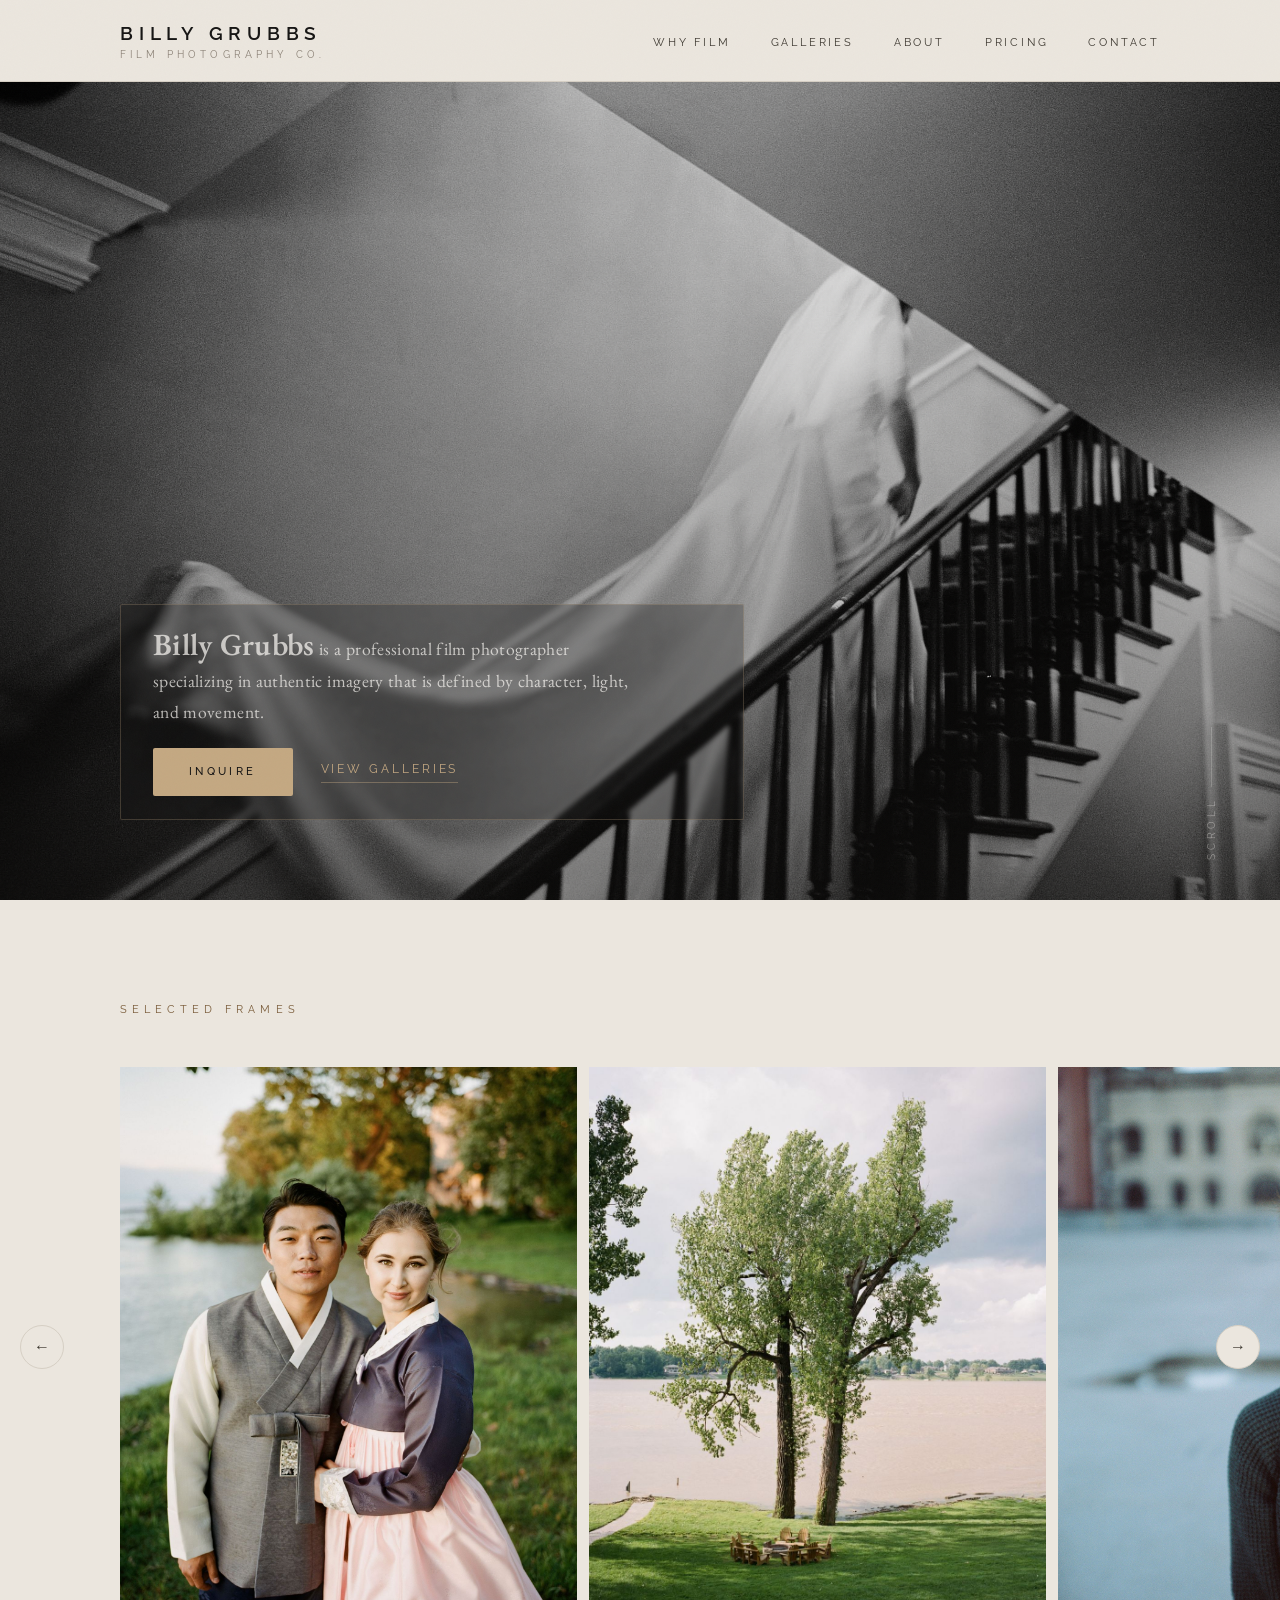
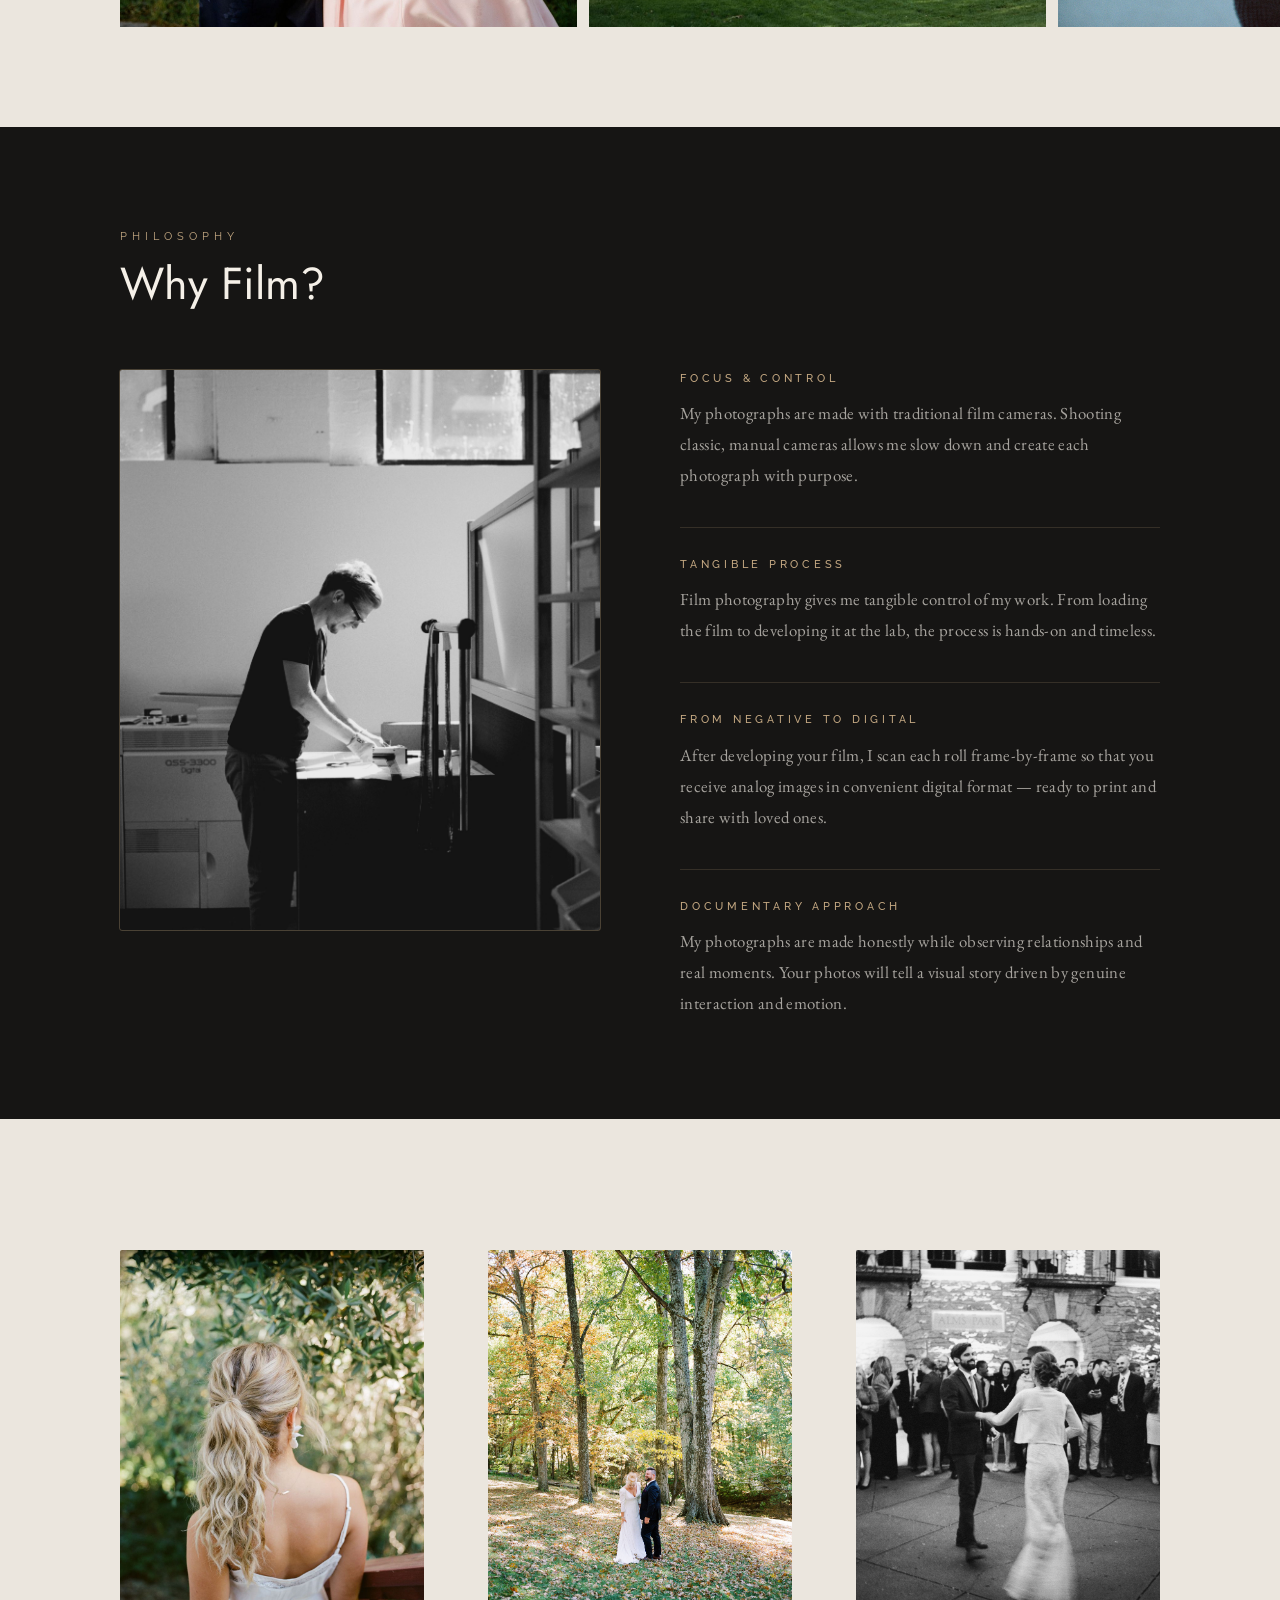
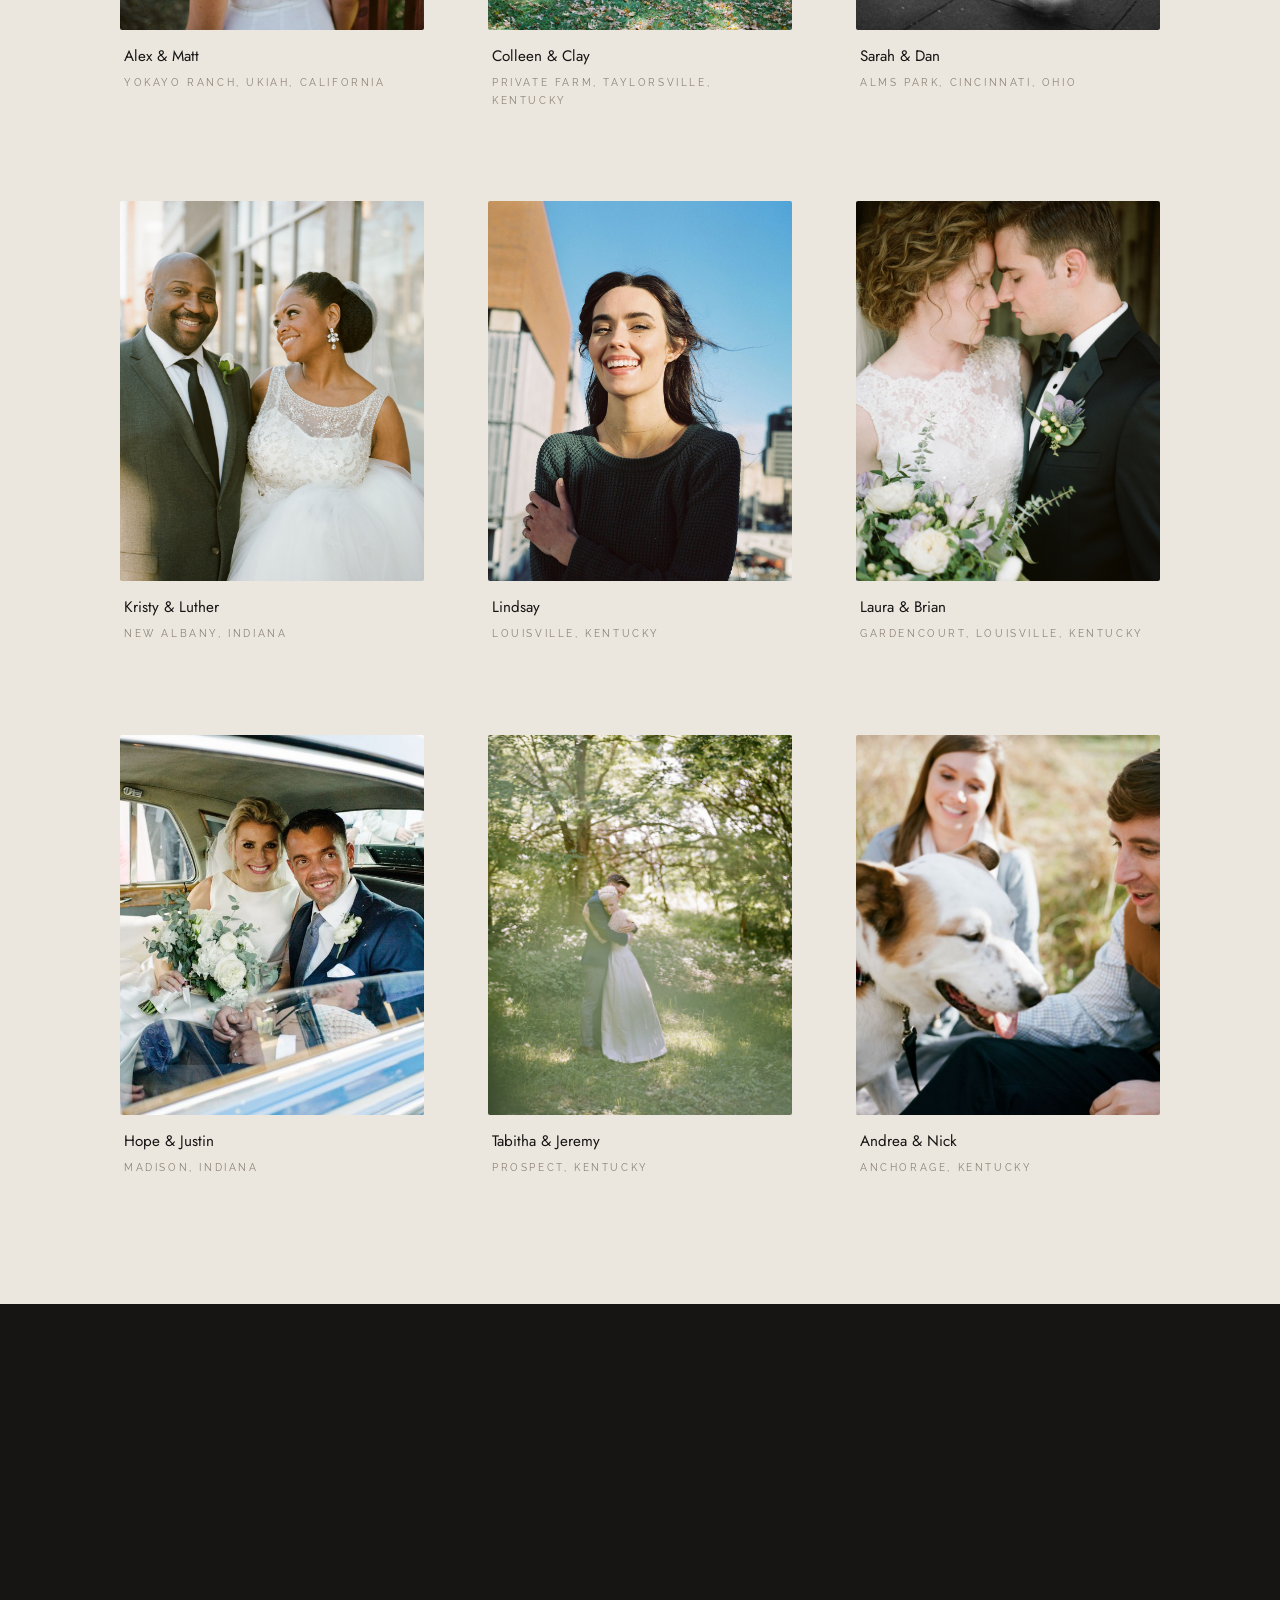
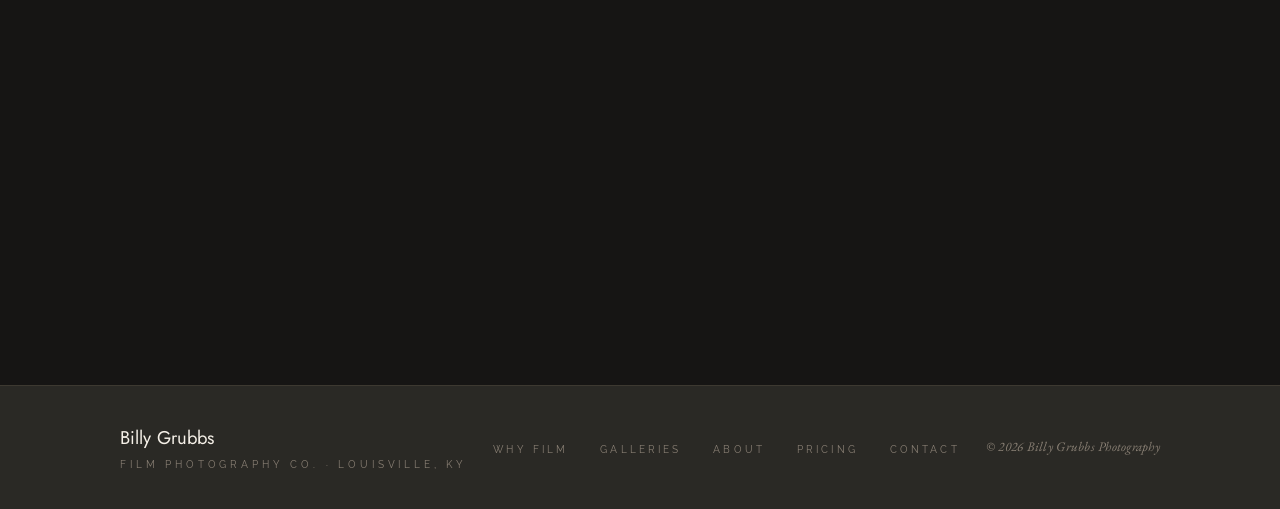
==== commit 58ff5fdf: "Preload hero images and compress outdoor-couple.jpg Hero background-images load late since browsers " ====
--- a/index.html
+++ b/index.html
@@ -4,6 +4,9 @@
 <meta charset="UTF-8">
 <meta name="viewport" content="width=device-width, initial-scale=1.0">
 <title>Billy Grubbs | Film Photography Co.</title>
+<link rel="preload" as="image" href="images/hero/staircase-veil.jpg" fetchpriority="high">
+<link rel="preload" as="image" href="images/hero/portrait.jpg">
+<link rel="preload" as="image" href="images/hero/outdoor-couple.jpg">
 <link href="https://fonts.googleapis.com/css2?family=Jost:wght@200;300;400;500&family=EB+Garamond:ital,wght@0,400;1,400&family=Raleway:wght@300;400;500;600&display=swap" rel="stylesheet">
 <link rel="stylesheet" href="css/styles.css">
 <link rel="stylesheet" href="https://unpkg.com/photoswipe@5/dist/photoswipe.css">
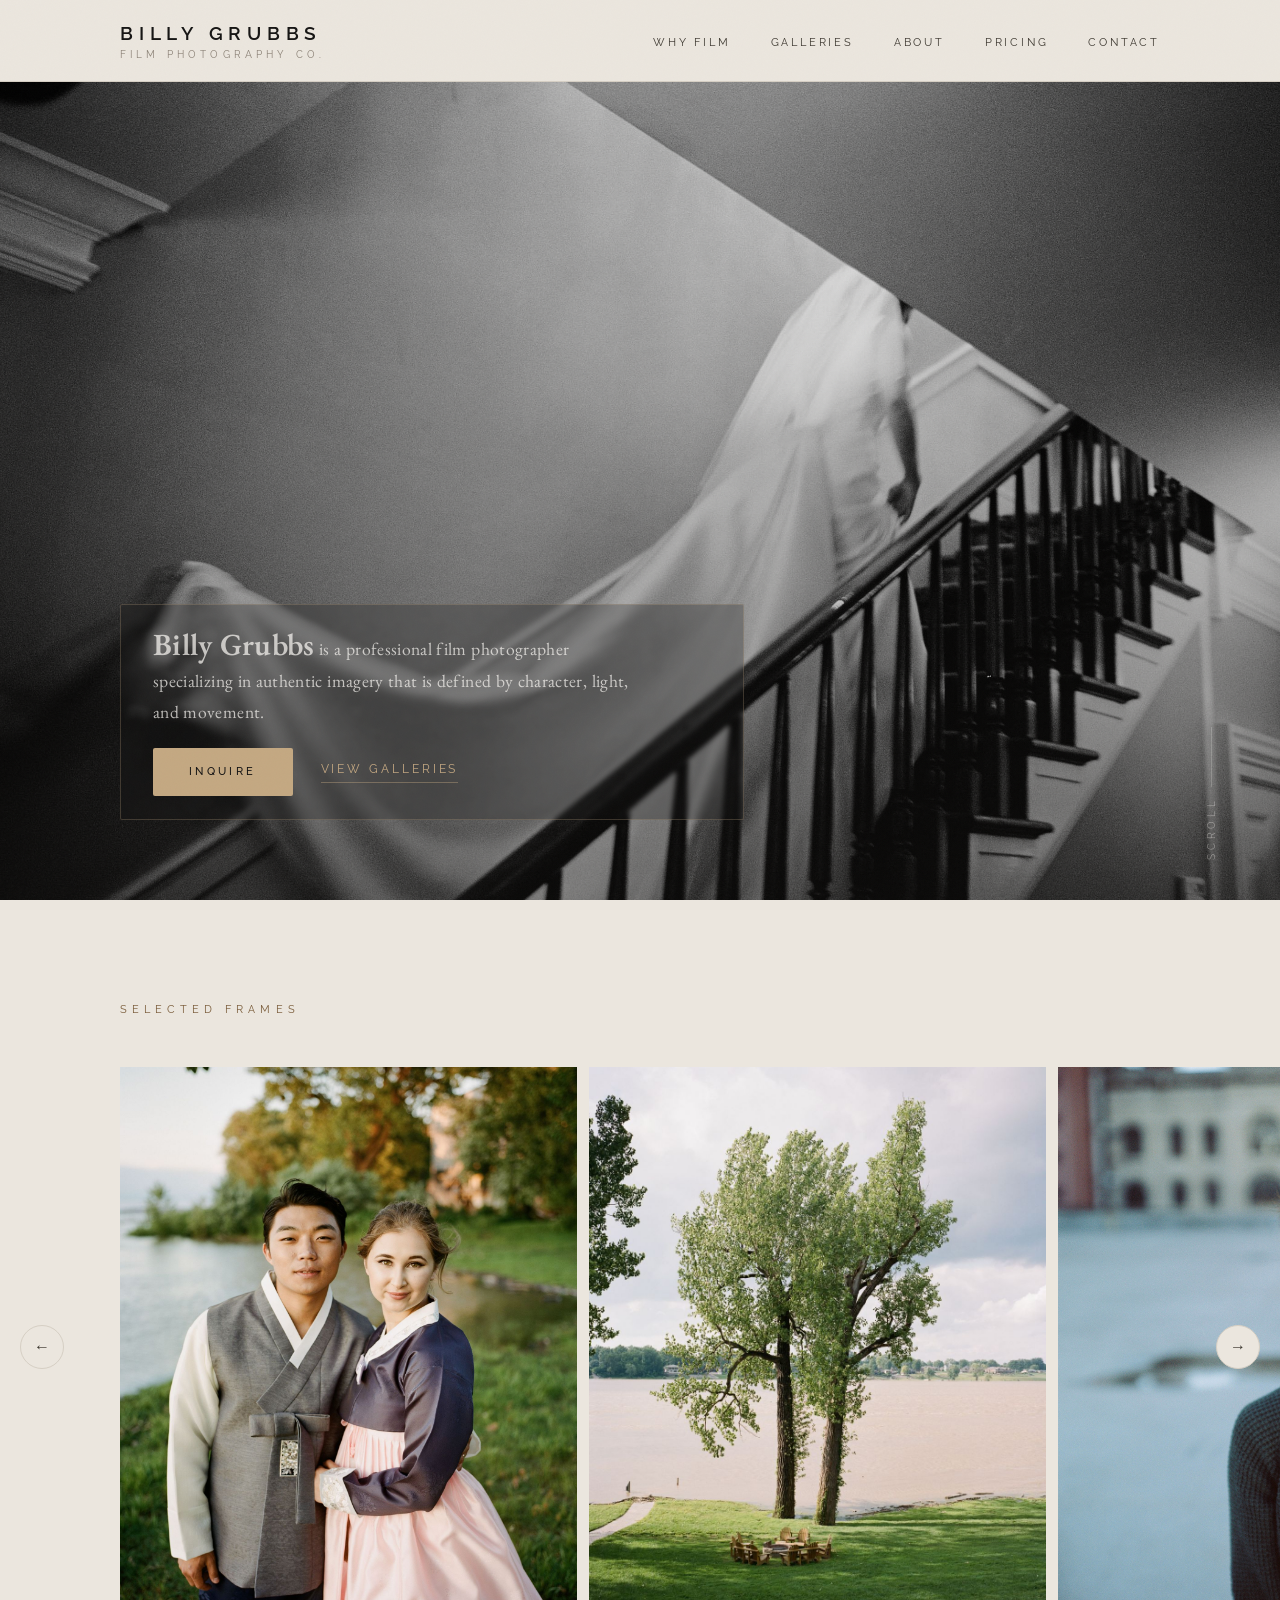
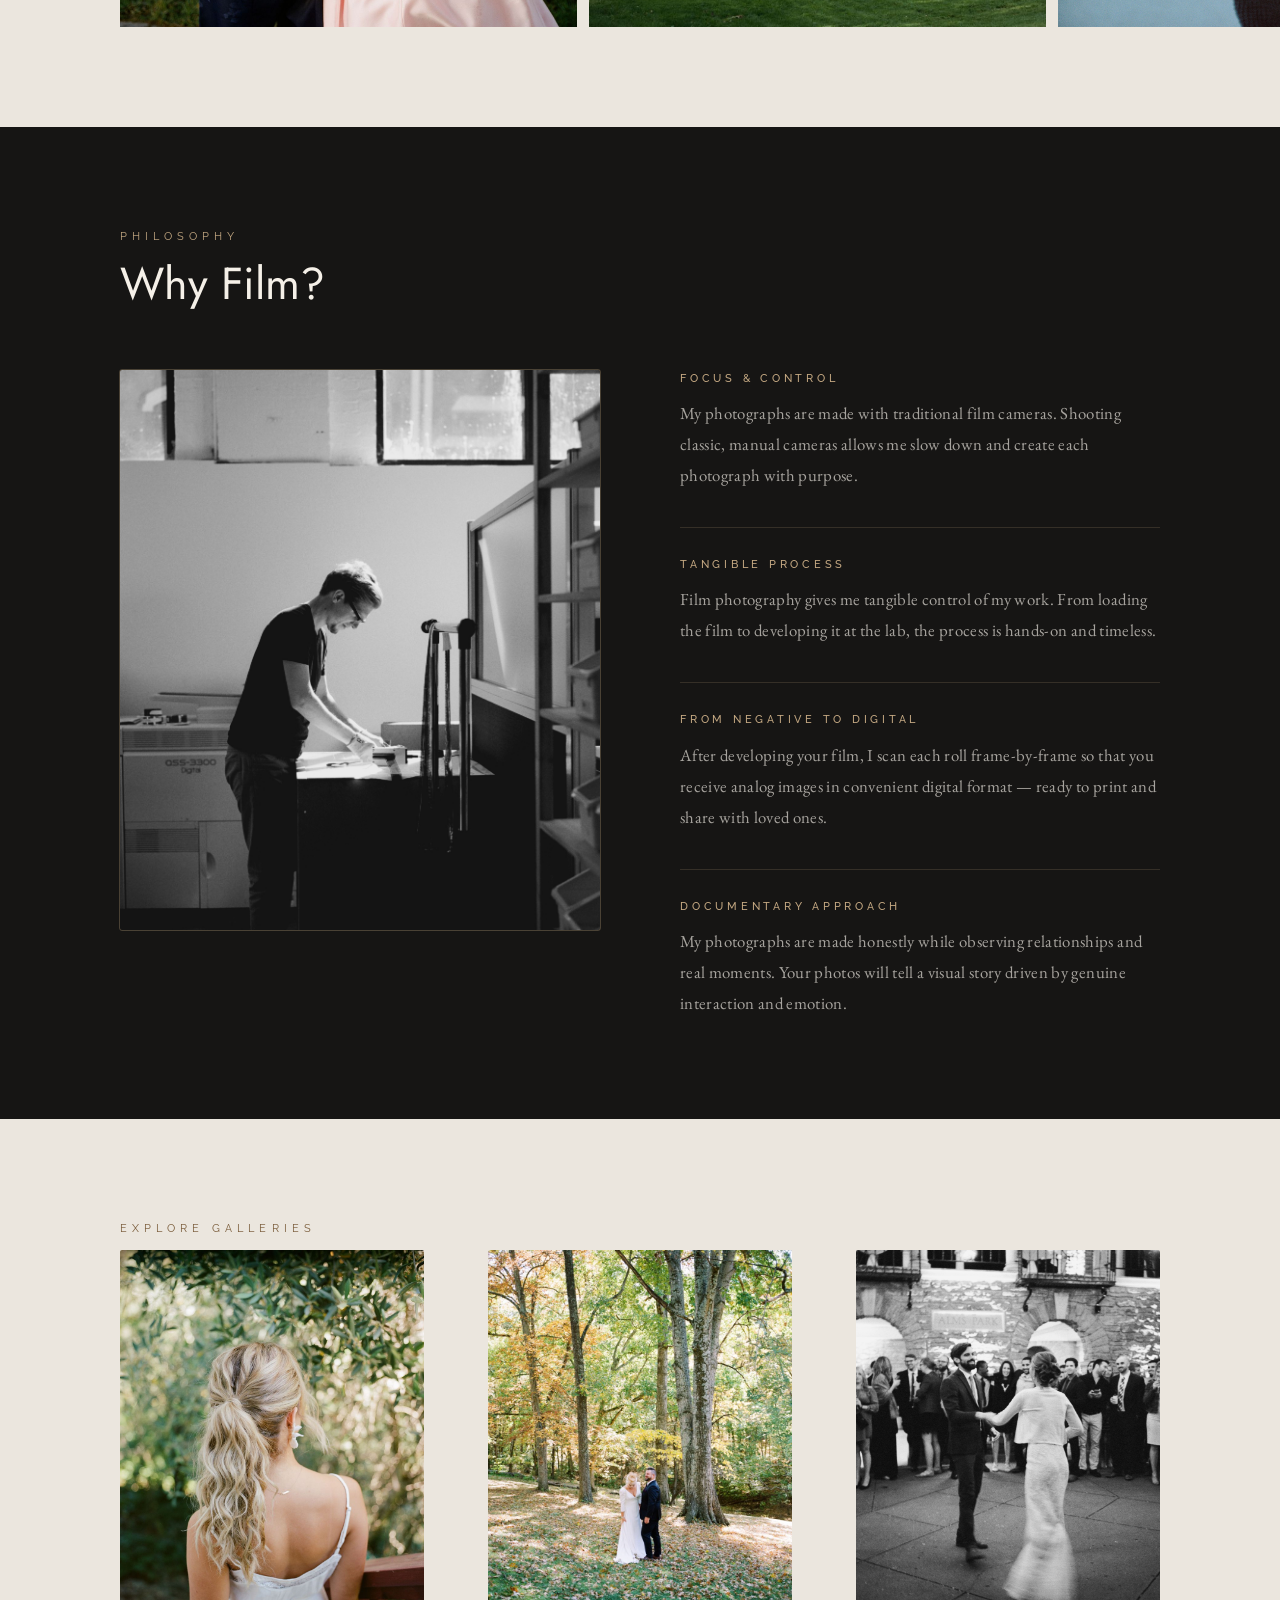
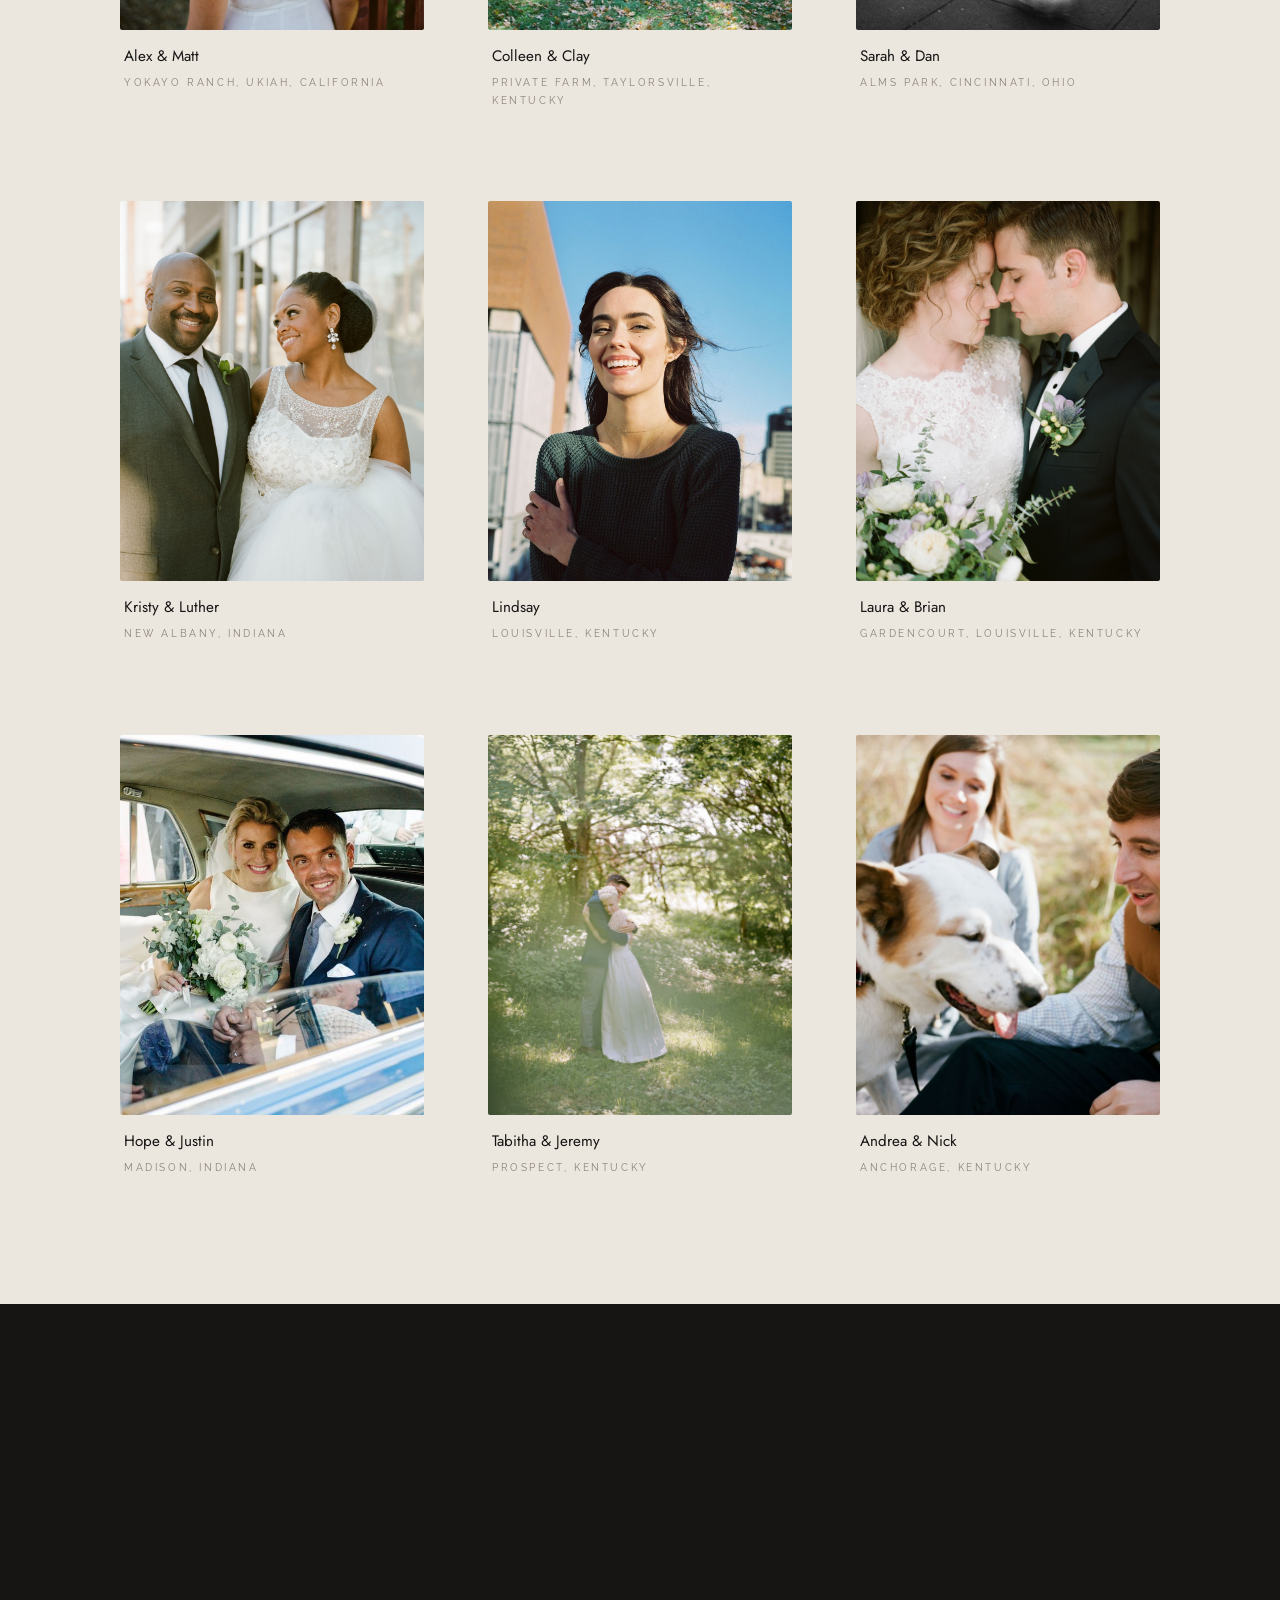
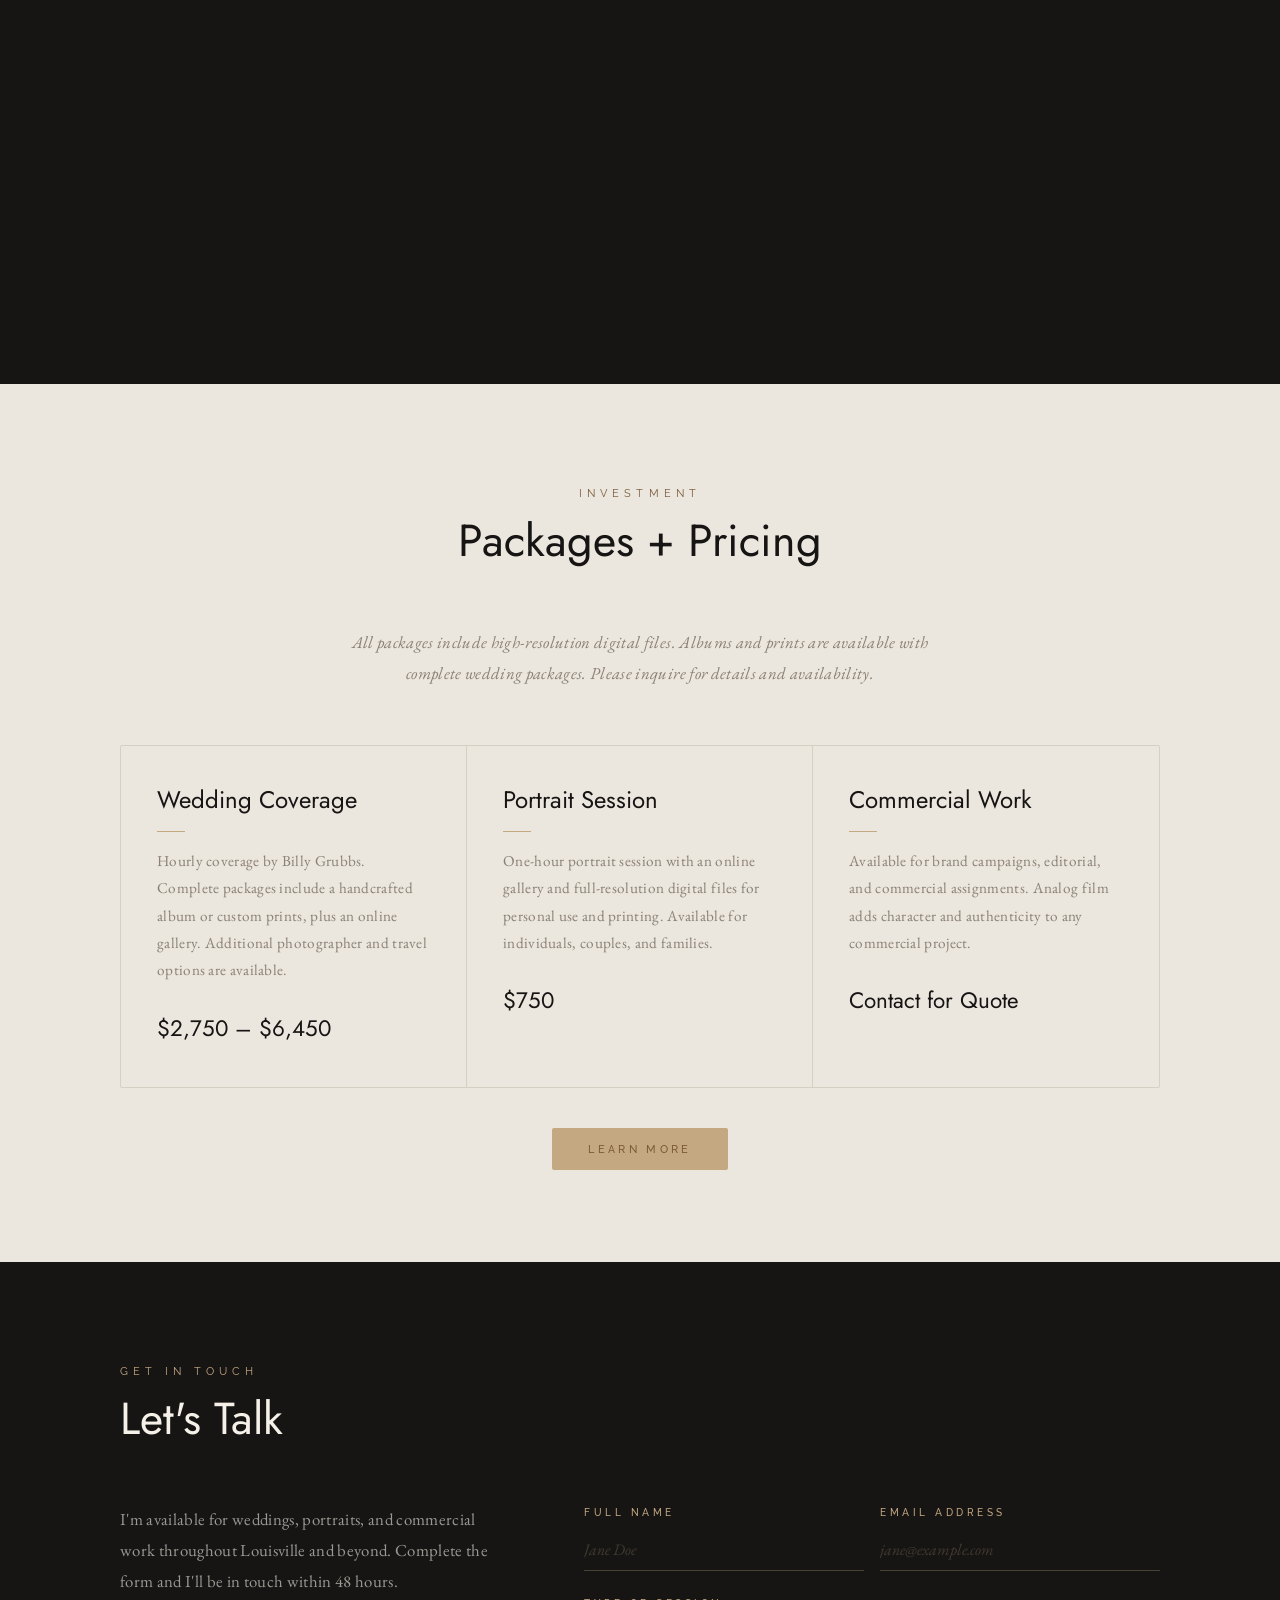
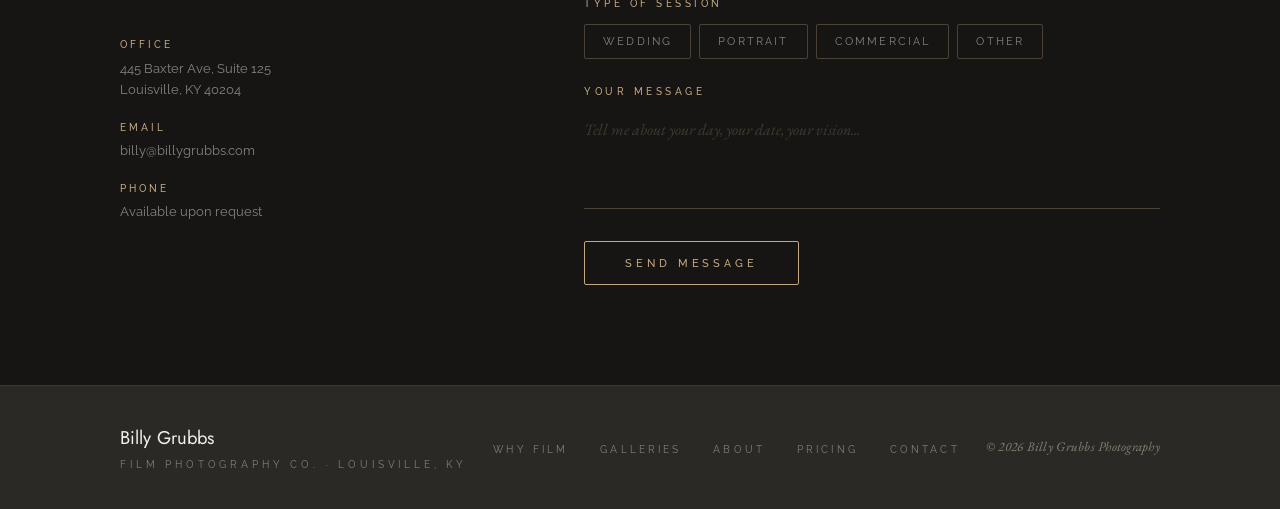
==== commit 2418b84e: "Add view-gallery/coming-soon hover overlays and mobile tile behavior Desktop: all gallery tiles get " ====
--- a/index.html
+++ b/index.html
@@ -162,11 +162,11 @@
     <div class="section-label">Explore Galleries</div>
   </div>
   <div class="galleries-grid reveal">
-    <a href="#" class="gallery-card">
+    <a href="#" class="gallery-card coming-soon">
       <div class="gallery-photo" style="background: url('images/tiles/alex-matt.jpg') center center / cover no-repeat;"></div>
       <div class="gallery-meta"><h4>Alex &amp; Matt</h4><p>Yokayo Ranch, Ukiah, California</p></div>
     </a>
-    <a href="#" class="gallery-card">
+    <a href="#" class="gallery-card coming-soon">
       <div class="gallery-photo" style="background: url('images/tiles/colleen-clay.jpg') center center / cover no-repeat;"></div>
       <div class="gallery-meta"><h4>Colleen &amp; Clay</h4><p>Private Farm, Taylorsville, Kentucky</p></div>
     </a>
@@ -186,7 +186,7 @@
       <div class="gallery-photo" style="background: url('images/tiles/laura-brian.jpg') center top / cover no-repeat;"></div>
       <div class="gallery-meta"><h4>Laura &amp; Brian</h4><p>Gardencourt, Louisville, Kentucky</p></div>
     </a>
-    <a href="#" class="gallery-card">
+    <a href="#" class="gallery-card coming-soon">
       <div class="gallery-photo" style="background: url('images/tiles/hope-justin.jpg') center center / cover no-repeat;"></div>
       <div class="gallery-meta"><h4>Hope &amp; Justin</h4><p>Madison, Indiana</p></div>
     </a>
@@ -194,7 +194,7 @@
       <div class="gallery-photo" style="background: url('images/tiles/tabitha-jeremy.jpg') center center / cover no-repeat;"></div>
       <div class="gallery-meta"><h4>Tabitha &amp; Jeremy</h4><p>Prospect, Kentucky</p></div>
     </a>
-    <a href="#" class="gallery-card">
+    <a href="#" class="gallery-card coming-soon">
       <div class="gallery-photo" style="background: url('images/tiles/andrea-nick.jpg') center center / cover no-repeat;"></div>
       <div class="gallery-meta"><h4>Andrea &amp; Nick</h4><p>Anchorage, Kentucky</p></div>
     </a>
--- a/css/styles.css
+++ b/css/styles.css
@@ -307,13 +307,42 @@
 }
 
 .gallery-photo {
+  position: relative;
   width: 100%;
   aspect-ratio: 4/5;
   display: block;
   overflow: hidden;
+}
+
+.gallery-card.coming-soon { cursor: default; }
+
+.gallery-photo::before,
+.gallery-photo::after {
+  content: "";
+  position: absolute;
+  inset: 0;
+  opacity: 0;
   transition: opacity 0.3s ease;
-}
-.gallery-card:hover .gallery-photo { opacity: 0.8; }
+  pointer-events: none;
+}
+.gallery-photo::before {
+  background: rgba(245, 240, 232, 0.8);
+}
+.gallery-photo::after {
+  display: flex;
+  align-items: center;
+  justify-content: center;
+  font-family: 'Raleway', sans-serif;
+  font-weight: 600;
+  font-size: 0.7rem;
+  letter-spacing: 0.45em;
+  text-transform: uppercase;
+  color: var(--accent);
+}
+.gallery-card:not(.coming-soon) .gallery-photo::after { content: "View Gallery"; }
+.gallery-card.coming-soon .gallery-photo::after { content: "Coming Soon"; }
+.gallery-card:hover .gallery-photo::before,
+.gallery-card:hover .gallery-photo::after { opacity: 1; }
 
 .gallery-meta {
   padding: 14px 4px 28px;
@@ -331,6 +360,13 @@
   letter-spacing: 0.25em;
   text-transform: uppercase;
   color: var(--muted);
+}
+
+.gallery-meta h4::after {
+  font-family: 'Raleway', sans-serif;
+  font-weight: 600;
+  font-size: 0.65rem;
+  letter-spacing: 0.15em;
 }
 
 .fp1 { background: linear-gradient(160deg, #2a1e14 0%, #5a3d28 40%, #3d2918 70%, #1e140a 100%); }
@@ -744,6 +780,16 @@
 
   #galleries { padding: 60px 24px; }
   .galleries-grid { grid-template-columns: 1fr; gap: 40px; }
+  .gallery-photo::before,
+  .gallery-photo::after { display: none; }
+  .gallery-card:not(.coming-soon) .gallery-meta h4::after {
+    content: " | VIEW GALLERY";
+    color: var(--muted);
+  }
+  .gallery-card.coming-soon .gallery-meta h4::after {
+    content: " | COMING SOON";
+    color: var(--accent);
+  }
 
   #about {
     padding: 60px 24px;
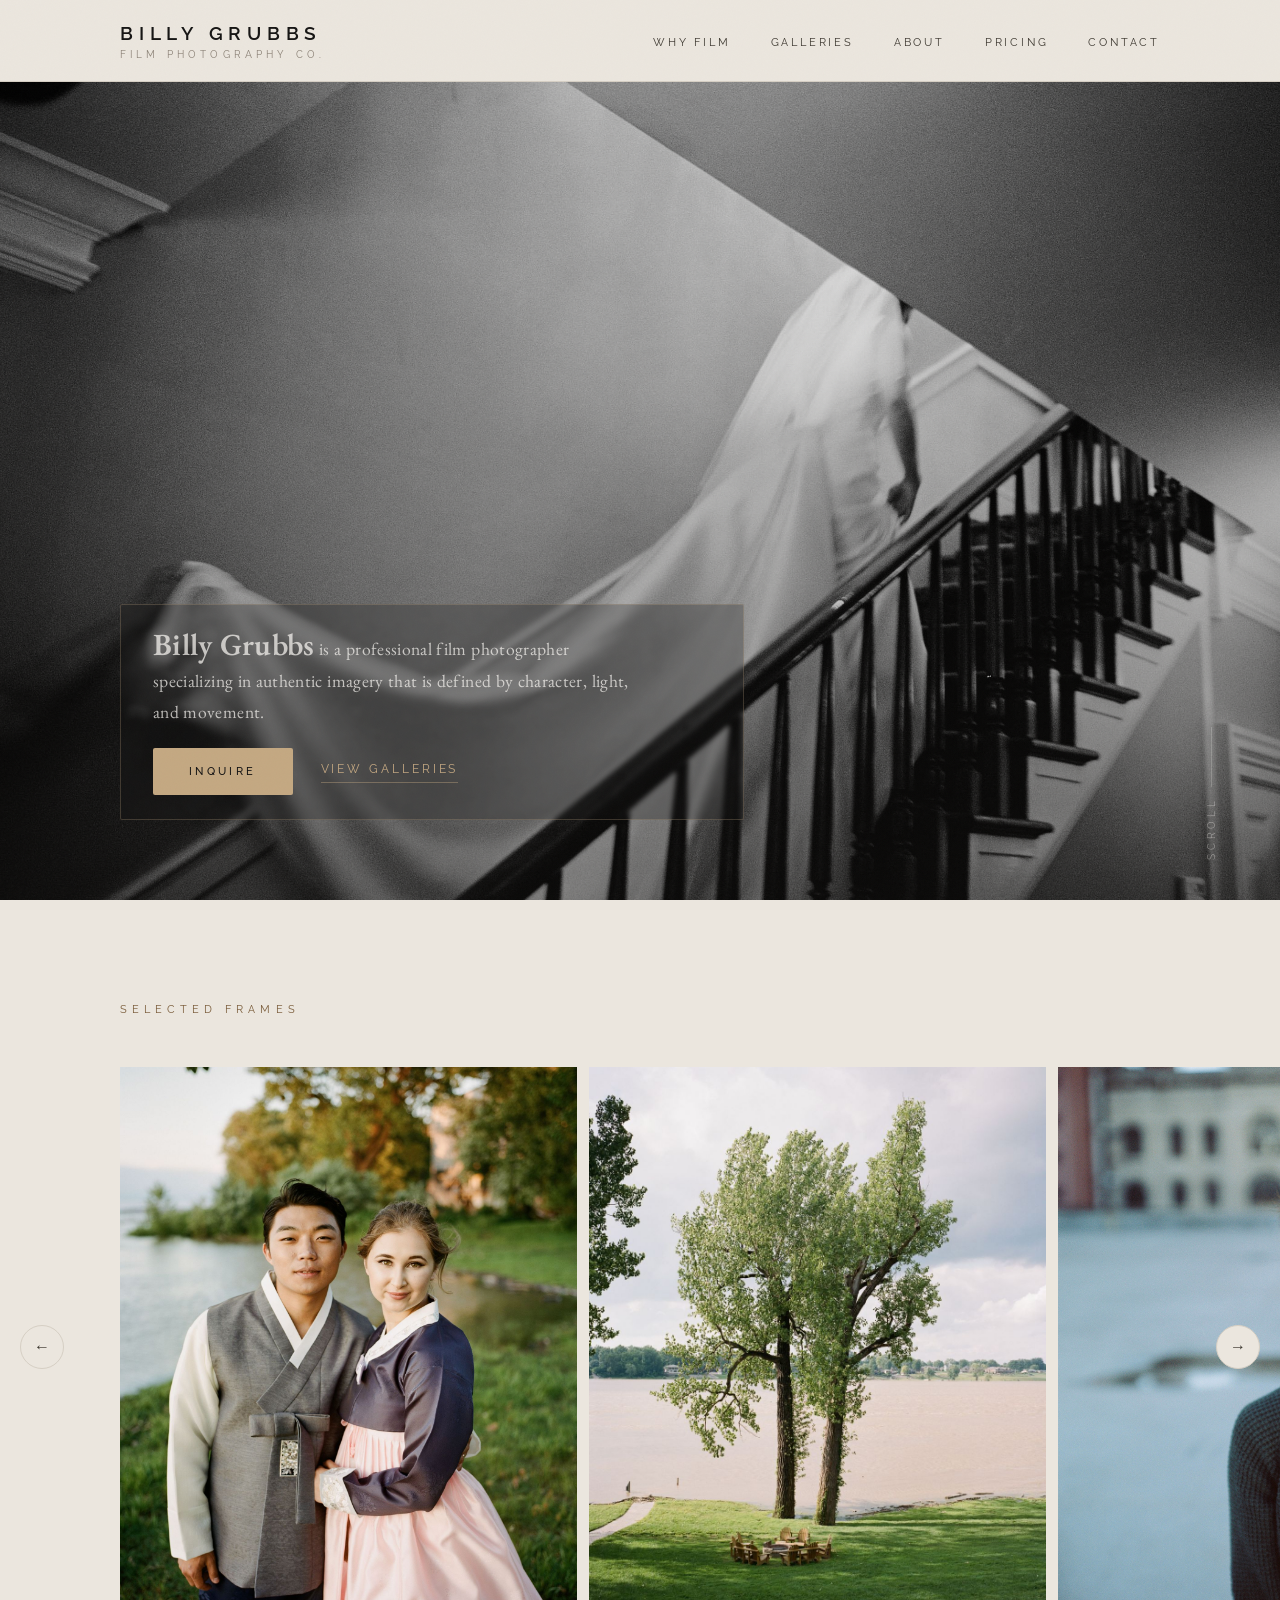
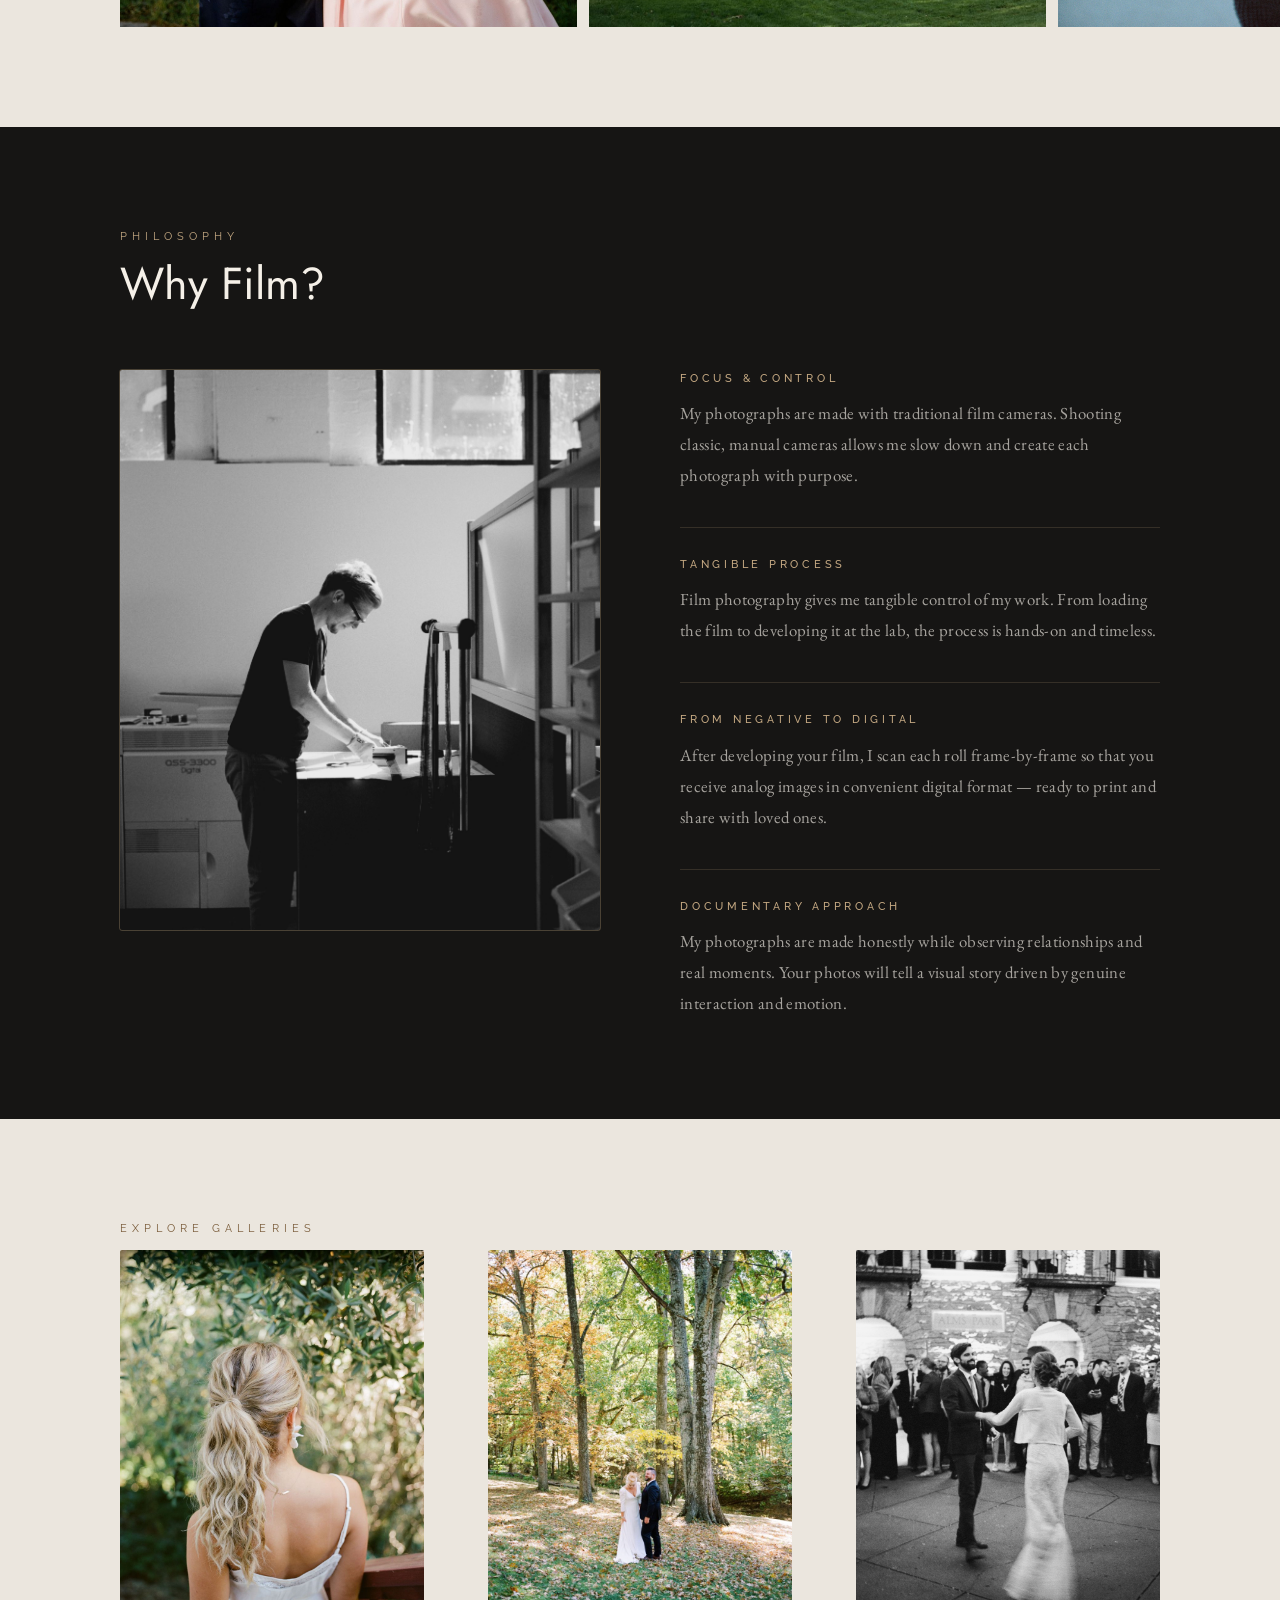
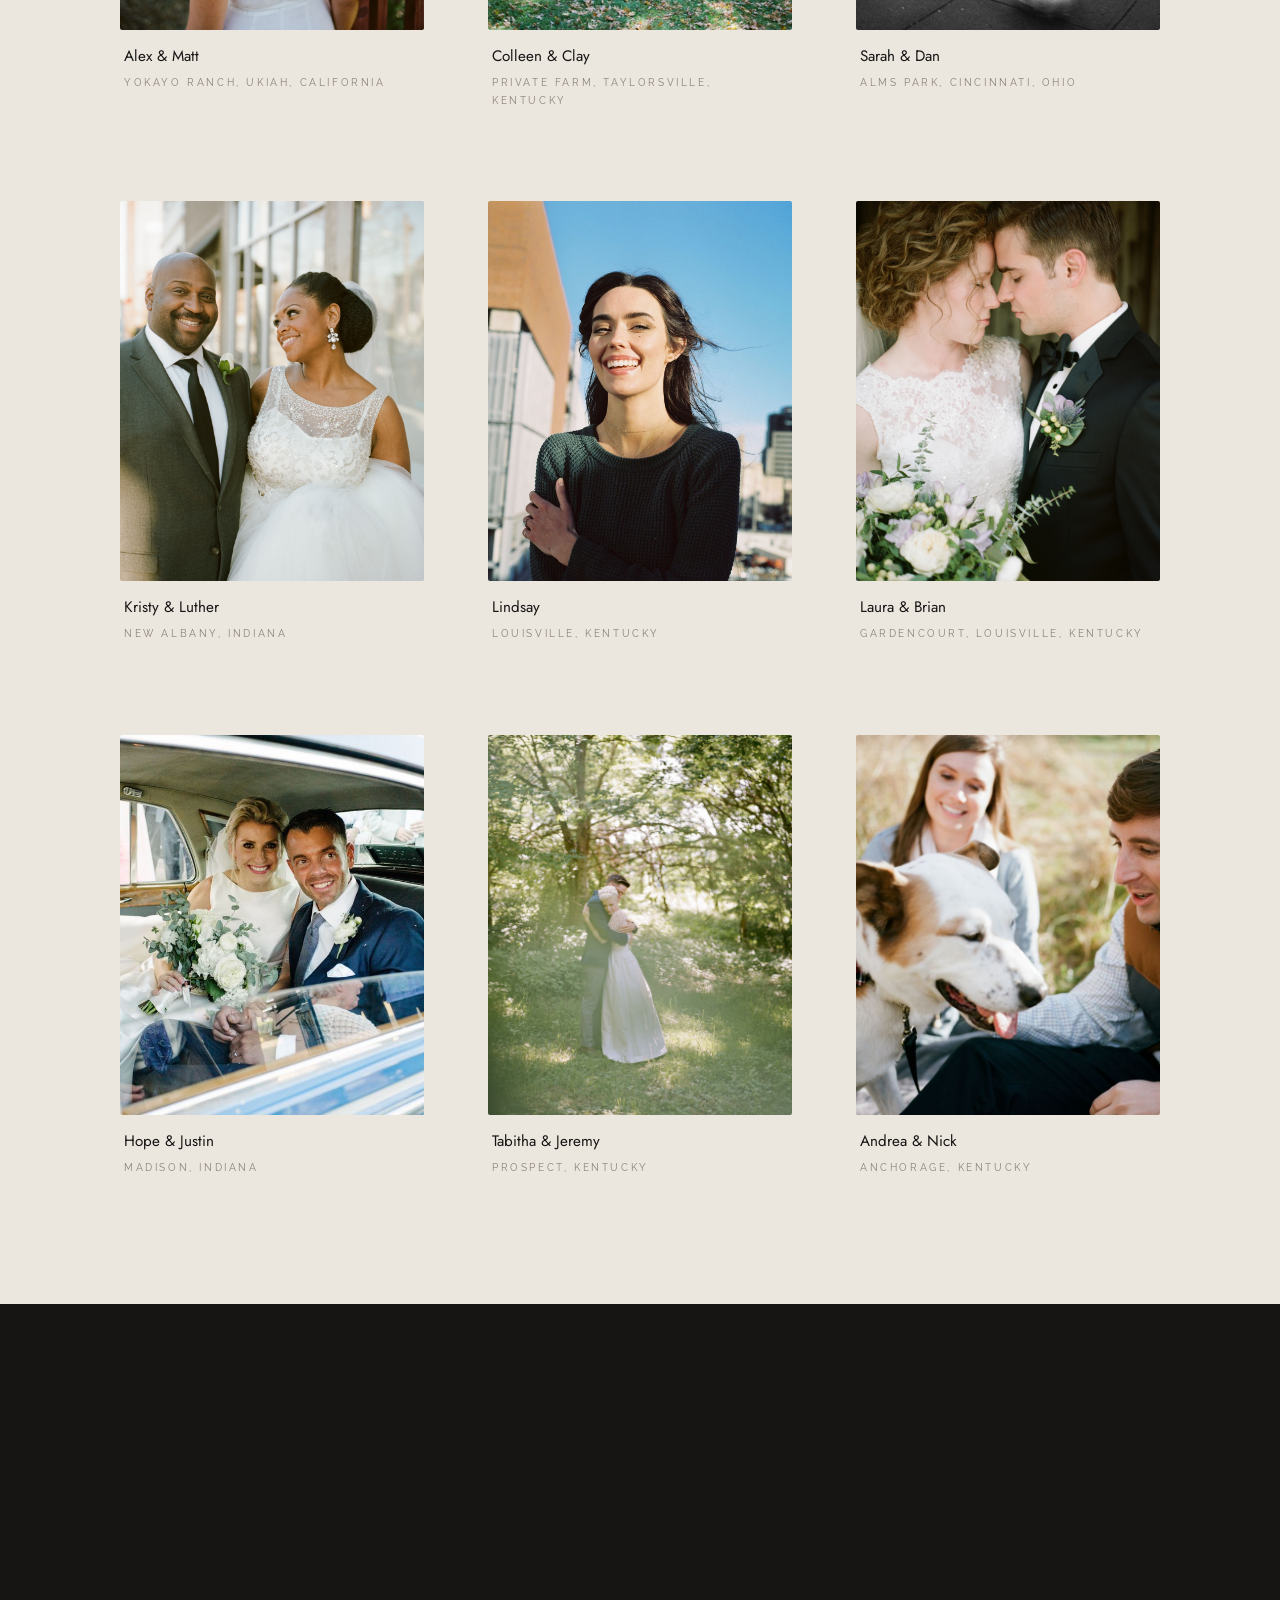
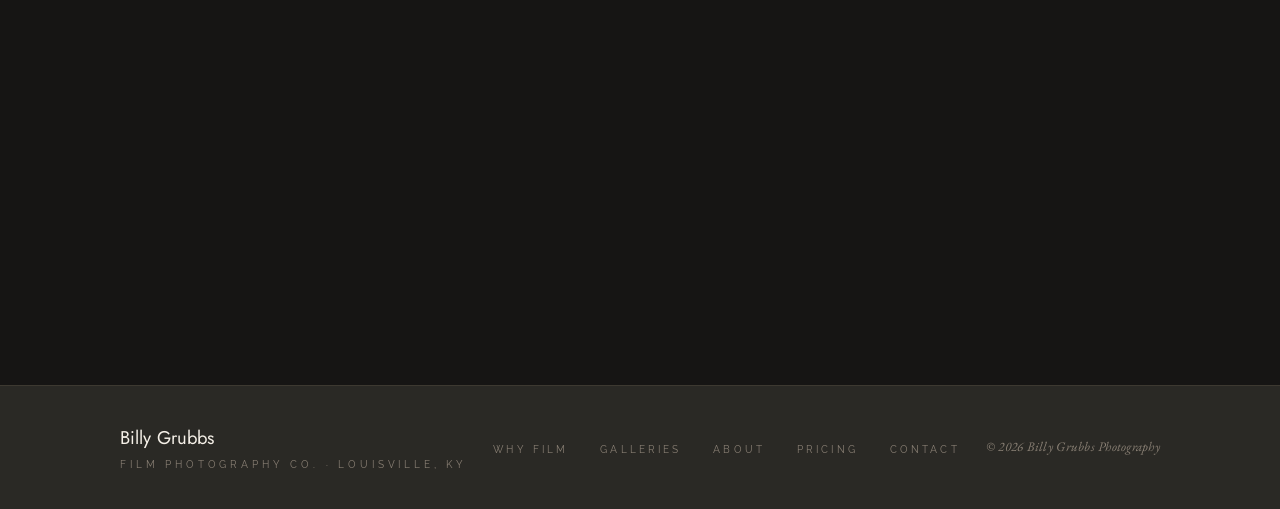
==== commit 0ec96ca1: "SEO: restore meta parity with legacy site, add sitemap/robots/redirects Migration audit against the " ====
--- a/index.html
+++ b/index.html
@@ -3,7 +3,19 @@
 <head>
 <meta charset="UTF-8">
 <meta name="viewport" content="width=device-width, initial-scale=1.0">
-<title>Billy Grubbs | Film Photography Co.</title>
+<title>Billy Grubbs Film Photography Co. | Documentary Wedding &amp; Portrait Photography on Film | Louisville, KY</title>
+<meta name="description" content="Billy Grubbs provides documentary wedding &amp; portrait photography in Louisville, Kentucky. As an analog film wedding photographer, Billy Grubbs creates real photographs with emotion and classic elegance.">
+<meta name="google-site-verification" content="t2qJ48cHs_fLDP3JtVBUUrAifJKT014IqXn2XTzw6Vo" />
+<link rel="canonical" href="https://www.billygrubbs.com/">
+<meta property="og:type" content="website">
+<meta property="og:title" content="Billy Grubbs Film Photography Co. | Louisville, KY">
+<meta property="og:description" content="Documentary wedding &amp; portrait photography on analog film in Louisville, Kentucky.">
+<meta property="og:url" content="https://www.billygrubbs.com/">
+<meta property="og:image" content="https://www.billygrubbs.com/images/hero/staircase-veil.jpg">
+<meta name="twitter:card" content="summary_large_image">
+<meta name="twitter:title" content="Billy Grubbs Film Photography Co. | Louisville, KY">
+<meta name="twitter:description" content="Documentary wedding &amp; portrait photography on analog film in Louisville, Kentucky.">
+<meta name="twitter:image" content="https://www.billygrubbs.com/images/hero/staircase-veil.jpg">
 <link rel="preload" as="image" href="images/hero/staircase-veil.jpg" fetchpriority="high">
 <link rel="preload" as="image" href="images/hero/portrait.jpg">
 <link rel="preload" as="image" href="images/hero/outdoor-couple.jpg">
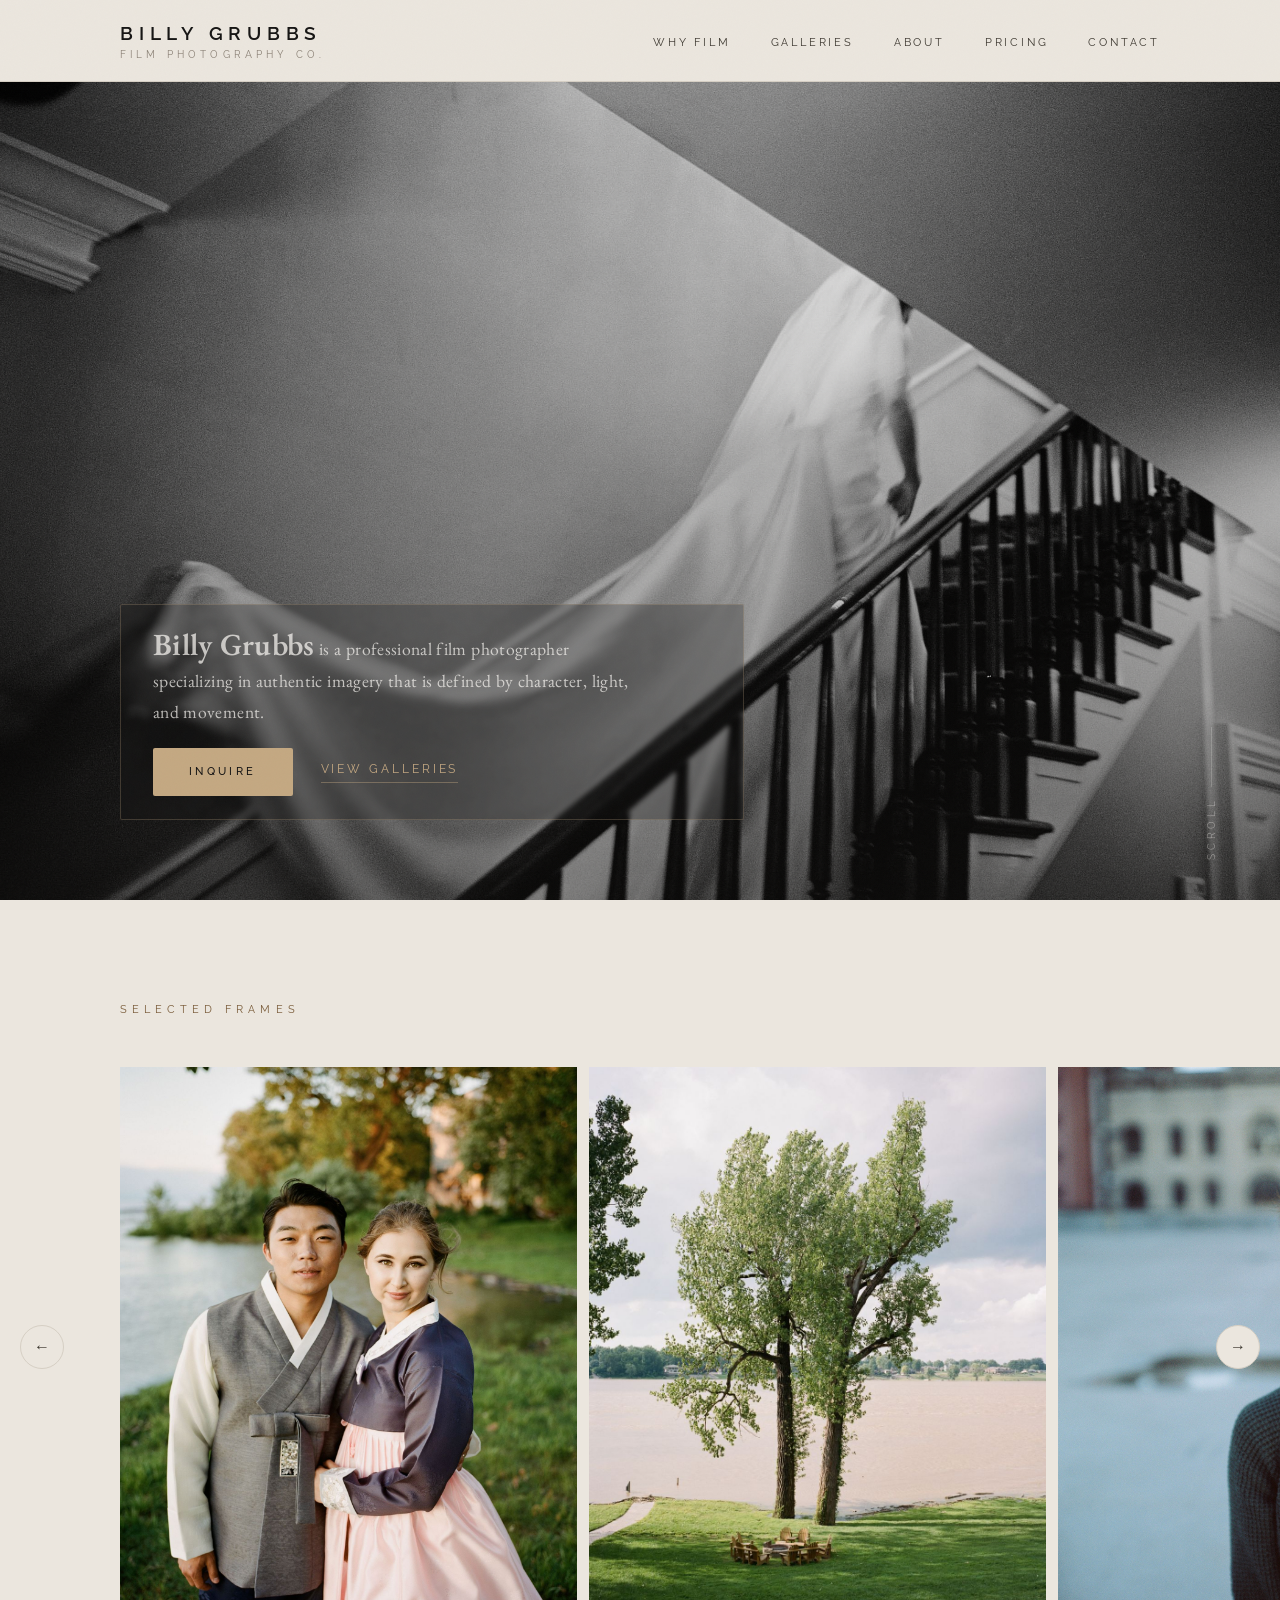
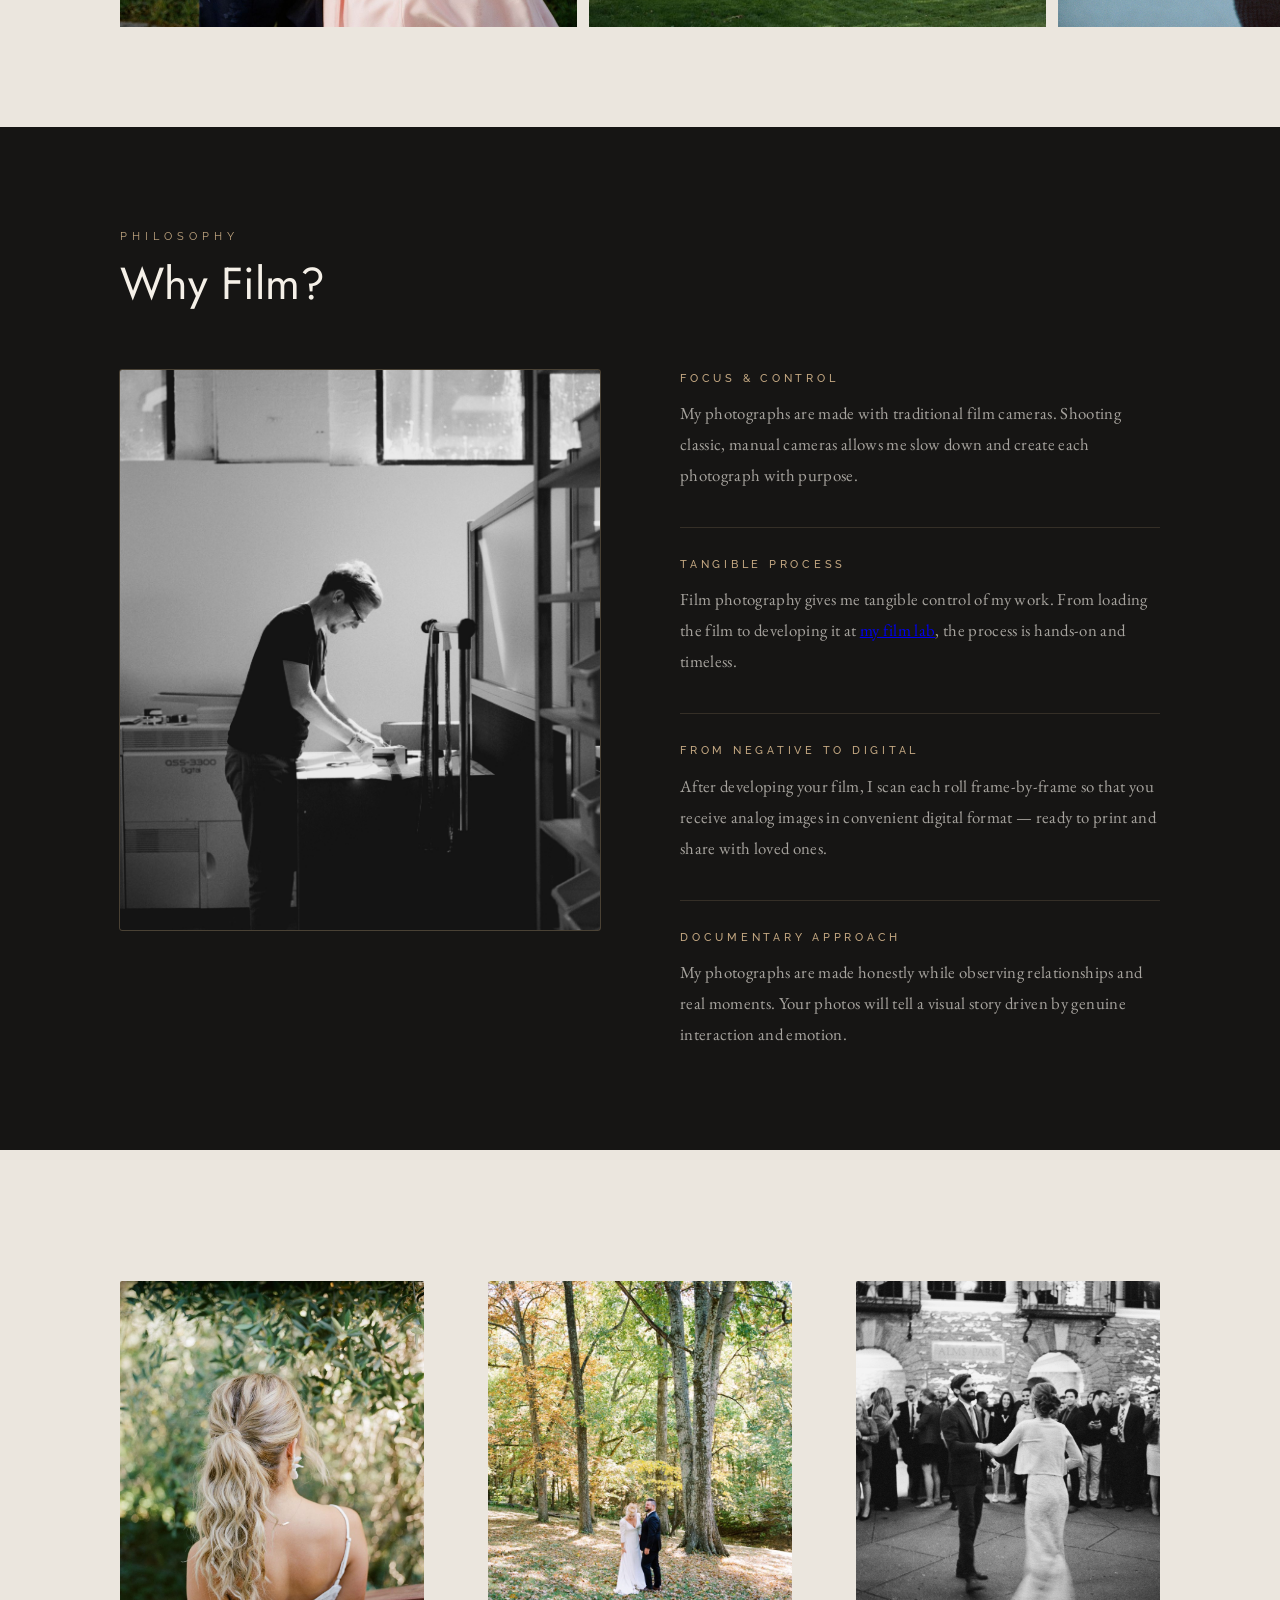
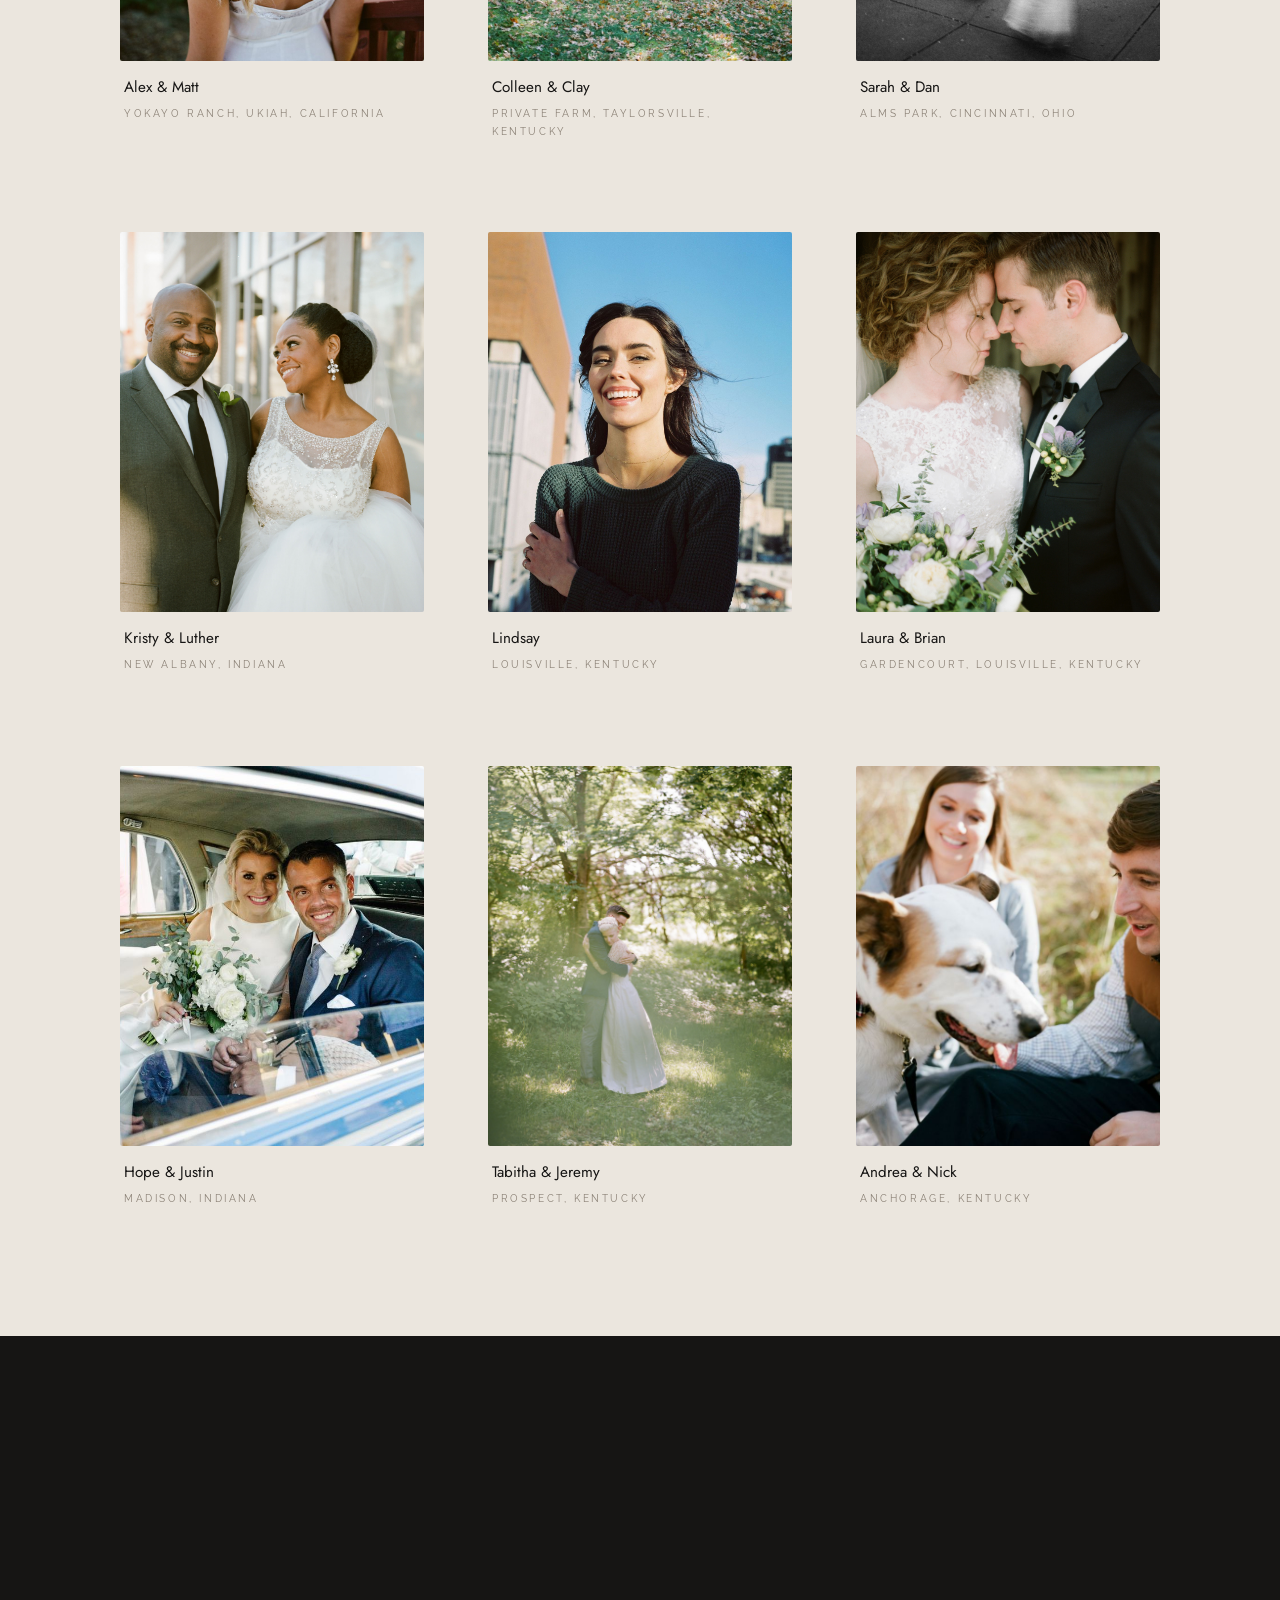
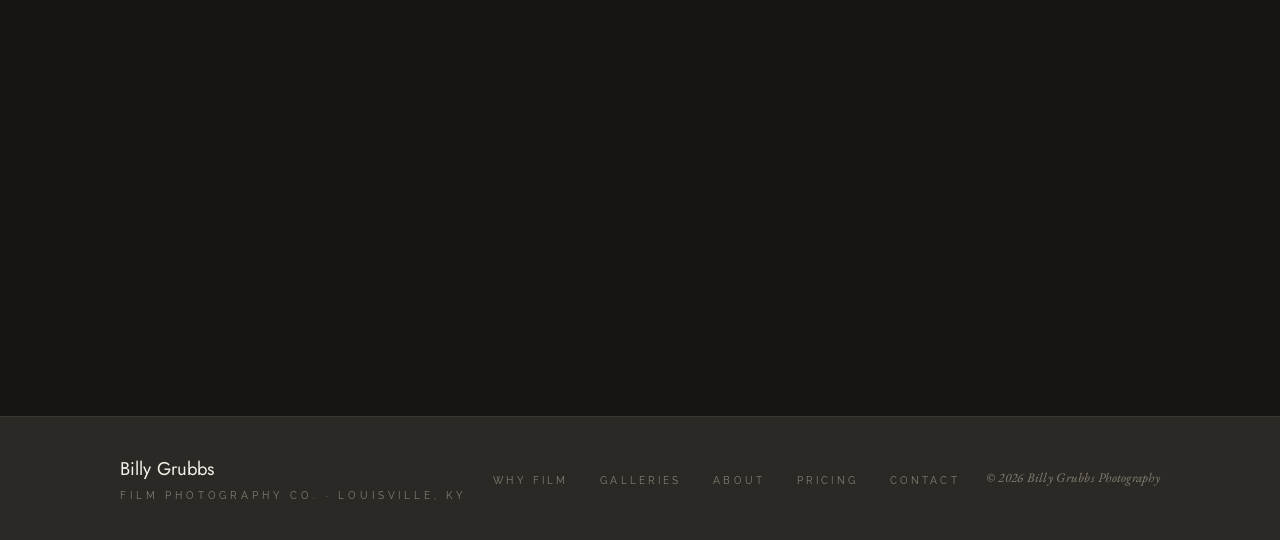
==== commit 4f889eda: "Link State Film Lab mentions to statefilmlab.com Both the Why Film and About section references now " ====
--- a/index.html
+++ b/index.html
@@ -4,7 +4,7 @@
 <meta charset="UTF-8">
 <meta name="viewport" content="width=device-width, initial-scale=1.0">
 <title>Billy Grubbs Film Photography Co. | Documentary Wedding &amp; Portrait Photography on Film | Louisville, KY</title>
-<meta name="description" content="Billy Grubbs provides documentary wedding &amp; portrait photography in Louisville, Kentucky. As an analog film wedding photographer, Billy Grubbs creates real photographs with emotion and classic elegance.">
+<meta name="description" content="Documentary wedding &amp; portrait photography on analog film. Billy Grubbs, Louisville, Kentucky — real moments, classic elegance.">
 <meta name="google-site-verification" content="t2qJ48cHs_fLDP3JtVBUUrAifJKT014IqXn2XTzw6Vo" />
 <link rel="canonical" href="https://www.billygrubbs.com/">
 <meta property="og:type" content="website">
@@ -107,31 +107,31 @@
   <div class="portfolio-slider-wrap">
     <button class="slider-arrow slider-prev" id="portfolioPrev" aria-label="Previous">&#8592;</button>
     <div class="portfolio-track" id="portfolioTrack">
-      <div class="portfolio-item"><a href="images/portfolio/p-01.jpg" data-pswp-width="1500" data-pswp-height="1838"><img src="images/portfolio/p-01.jpg" alt="Billy Grubbs Film Photography" loading="lazy"></a></div>
-      <div class="portfolio-item"><a href="images/portfolio/p-02.jpg" data-pswp-width="1000" data-pswp-height="1226"><img src="images/portfolio/p-02.jpg" alt="Billy Grubbs Film Photography" loading="lazy"></a></div>
-      <div class="portfolio-item"><a href="images/portfolio/p-03.jpg" data-pswp-width="1800" data-pswp-height="1800"><img src="images/portfolio/p-03.jpg" alt="Billy Grubbs Film Photography" loading="lazy"></a></div>
-      <div class="portfolio-item"><a href="images/portfolio/p-04.jpg" data-pswp-width="1900" data-pswp-height="1550"><img src="images/portfolio/p-04.jpg" alt="Billy Grubbs Film Photography" loading="lazy"></a></div>
-      <div class="portfolio-item"><a href="images/portfolio/p-05.jpg" data-pswp-width="1892" data-pswp-height="2522"><img src="images/portfolio/p-05.jpg" alt="Billy Grubbs Film Photography" loading="lazy"></a></div>
-      <div class="portfolio-item"><a href="images/portfolio/p-06.jpg" data-pswp-width="3695" data-pswp-height="2706"><img src="images/portfolio/p-06.jpg" alt="Billy Grubbs Film Photography" loading="lazy"></a></div>
-      <div class="portfolio-item"><a href="images/portfolio/p-07.jpg" data-pswp-width="1926" data-pswp-height="2361"><img src="images/portfolio/p-07.jpg" alt="Billy Grubbs Film Photography" loading="lazy"></a></div>
-      <div class="portfolio-item"><a href="images/portfolio/p-08.jpg" data-pswp-width="3902" data-pswp-height="3844"><img src="images/portfolio/p-08.jpg" alt="Billy Grubbs Film Photography" loading="lazy"></a></div>
-      <div class="portfolio-item"><a href="images/portfolio/p-09.jpg" data-pswp-width="3490" data-pswp-height="3438"><img src="images/portfolio/p-09.jpg" alt="Billy Grubbs Film Photography" loading="lazy"></a></div>
-      <div class="portfolio-item"><a href="images/portfolio/p-10.jpg" data-pswp-width="2400" data-pswp-height="2365"><img src="images/portfolio/p-10.jpg" alt="Billy Grubbs Film Photography" loading="lazy"></a></div>
-      <div class="portfolio-item"><a href="images/portfolio/p-11.jpg" data-pswp-width="1000" data-pswp-height="668"><img src="images/portfolio/p-11.jpg" alt="Billy Grubbs Film Photography" loading="lazy"></a></div>
-      <div class="portfolio-item"><a href="images/portfolio/p-12.jpg" data-pswp-width="3677" data-pswp-height="3000"><img src="images/portfolio/p-12.jpg" alt="Billy Grubbs Film Photography" loading="lazy"></a></div>
-      <div class="portfolio-item"><a href="images/portfolio/p-13.jpg" data-pswp-width="1000" data-pswp-height="1508"><img src="images/portfolio/p-13.jpg" alt="Billy Grubbs Film Photography" loading="lazy"></a></div>
-      <div class="portfolio-item"><a href="images/portfolio/p-14.jpg" data-pswp-width="3501" data-pswp-height="2856"><img src="images/portfolio/p-14.jpg" alt="Billy Grubbs Film Photography" loading="lazy"></a></div>
-      <div class="portfolio-item"><a href="images/portfolio/p-15.jpg" data-pswp-width="3374" data-pswp-height="2753"><img src="images/portfolio/p-15.jpg" alt="Billy Grubbs Film Photography" loading="lazy"></a></div>
-      <div class="portfolio-item"><a href="images/portfolio/p-16.jpg" data-pswp-width="1000" data-pswp-height="985"><img src="images/portfolio/p-16.jpg" alt="Billy Grubbs Film Photography" loading="lazy"></a></div>
-      <div class="portfolio-item"><a href="images/portfolio/p-17.jpg" data-pswp-width="1000" data-pswp-height="1226"><img src="images/portfolio/p-17.jpg" alt="Billy Grubbs Film Photography" loading="lazy"></a></div>
-      <div class="portfolio-item"><a href="images/portfolio/p-18.jpg" data-pswp-width="2706" data-pswp-height="3695"><img src="images/portfolio/p-18.jpg" alt="Billy Grubbs Film Photography" loading="lazy"></a></div>
-      <div class="portfolio-item"><a href="images/portfolio/p-19.jpg" data-pswp-width="3490" data-pswp-height="3438"><img src="images/portfolio/p-19.jpg" alt="Billy Grubbs Film Photography" loading="lazy"></a></div>
-      <div class="portfolio-item"><a href="images/portfolio/p-20.jpg" data-pswp-width="3000" data-pswp-height="3677"><img src="images/portfolio/p-20.jpg" alt="Billy Grubbs Film Photography" loading="lazy"></a></div>
-      <div class="portfolio-item"><a href="images/portfolio/p-21.jpg" data-pswp-width="2400" data-pswp-height="2365"><img src="images/portfolio/p-21.jpg" alt="Billy Grubbs Film Photography" loading="lazy"></a></div>
-      <div class="portfolio-item"><a href="images/portfolio/p-22.jpg" data-pswp-width="4524" data-pswp-height="3000"><img src="images/portfolio/p-22.jpg" alt="Billy Grubbs Film Photography" loading="lazy"></a></div>
-      <div class="portfolio-item"><a href="images/portfolio/p-23.jpg" data-pswp-width="4524" data-pswp-height="3000"><img src="images/portfolio/p-23.jpg" alt="Billy Grubbs Film Photography" loading="lazy"></a></div>
-      <div class="portfolio-item"><a href="images/portfolio/p-24.jpg" data-pswp-width="3088" data-pswp-height="2048"><img src="images/portfolio/p-24.jpg" alt="Billy Grubbs Film Photography" loading="lazy"></a></div>
-      <div class="portfolio-item"><a href="images/portfolio/p-25.jpg" data-pswp-width="2000" data-pswp-height="2000"><img src="images/portfolio/p-25.jpg" alt="Billy Grubbs Film Photography" loading="lazy"></a></div>
+      <div class="portfolio-item"><a href="images/portfolio/p-01.jpg" data-pswp-width="1500" data-pswp-height="1838"><img src="images/portfolio/p-01.jpg" alt="Bride and groom in traditional Korean hanbok wedding attire by a riverside at golden hour" loading="lazy"></a></div>
+      <div class="portfolio-item"><a href="images/portfolio/p-02.jpg" data-pswp-width="1000" data-pswp-height="1226"><img src="images/portfolio/p-02.jpg" alt="Lakeside wedding venue lawn with Adirondack chairs around a fire pit beneath two large trees" loading="lazy"></a></div>
+      <div class="portfolio-item"><a href="images/portfolio/p-03.jpg" data-pswp-width="1800" data-pswp-height="1800"><img src="images/portfolio/p-03.jpg" alt="Portrait of a woman with dark hair on an urban rooftop at golden hour" loading="lazy"></a></div>
+      <div class="portfolio-item"><a href="images/portfolio/p-04.jpg" data-pswp-width="1900" data-pswp-height="1550"><img src="images/portfolio/p-04.jpg" alt="Bride and groom embracing in a sunlit forest clearing" loading="lazy"></a></div>
+      <div class="portfolio-item"><a href="images/portfolio/p-05.jpg" data-pswp-width="1892" data-pswp-height="2522"><img src="images/portfolio/p-05.jpg" alt="Black and white candid of a bride and groom dancing at Alms Park, Cincinnati, surrounded by wedding guests" loading="lazy"></a></div>
+      <div class="portfolio-item"><a href="images/portfolio/p-06.jpg" data-pswp-width="3695" data-pswp-height="2706"><img src="images/portfolio/p-06.jpg" alt="Close engagement portrait of a couple laughing together in golden light" loading="lazy"></a></div>
+      <div class="portfolio-item"><a href="images/portfolio/p-07.jpg" data-pswp-width="1926" data-pswp-height="2361"><img src="images/portfolio/p-07.jpg" alt="Bride and groom walking hand in hand through an autumn forest" loading="lazy"></a></div>
+      <div class="portfolio-item"><a href="images/portfolio/p-08.jpg" data-pswp-width="3902" data-pswp-height="3844"><img src="images/portfolio/p-08.jpg" alt="Bride laughing with bridesmaids holding white parasols" loading="lazy"></a></div>
+      <div class="portfolio-item"><a href="images/portfolio/p-09.jpg" data-pswp-width="3490" data-pswp-height="3438"><img src="images/portfolio/p-09.jpg" alt="Black and white close-up of a laughing bride wearing a flower crown and veil" loading="lazy"></a></div>
+      <div class="portfolio-item"><a href="images/portfolio/p-10.jpg" data-pswp-width="2400" data-pswp-height="2365"><img src="images/portfolio/p-10.jpg" alt="Bride and groom smiling at each other on a city street, bride in a beaded wedding gown" loading="lazy"></a></div>
+      <div class="portfolio-item"><a href="images/portfolio/p-11.jpg" data-pswp-width="1000" data-pswp-height="668"><img src="images/portfolio/p-11.jpg" alt="Bride and groom smiling through the window of a vintage wedding car" loading="lazy"></a></div>
+      <div class="portfolio-item"><a href="images/portfolio/p-12.jpg" data-pswp-width="3677" data-pswp-height="3000"><img src="images/portfolio/p-12.jpg" alt="Black and white candid of a bride and groom laughing at their reception table" loading="lazy"></a></div>
+      <div class="portfolio-item"><a href="images/portfolio/p-13.jpg" data-pswp-width="1000" data-pswp-height="1508"><img src="images/portfolio/p-13.jpg" alt="Blurred candid portrait of a young girl laughing with a missing front tooth" loading="lazy"></a></div>
+      <div class="portfolio-item"><a href="images/portfolio/p-14.jpg" data-pswp-width="3501" data-pswp-height="2856"><img src="images/portfolio/p-14.jpg" alt="Couple looking out over a lake at sunset, seen from behind" loading="lazy"></a></div>
+      <div class="portfolio-item"><a href="images/portfolio/p-15.jpg" data-pswp-width="3374" data-pswp-height="2753"><img src="images/portfolio/p-15.jpg" alt="Couple holding hands walking along a dock over a pond" loading="lazy"></a></div>
+      <div class="portfolio-item"><a href="images/portfolio/p-16.jpg" data-pswp-width="1000" data-pswp-height="985"><img src="images/portfolio/p-16.jpg" alt="Black and white portrait of a groom kissing the bride's cheek by the water" loading="lazy"></a></div>
+      <div class="portfolio-item"><a href="images/portfolio/p-17.jpg" data-pswp-width="1000" data-pswp-height="1226"><img src="images/portfolio/p-17.jpg" alt="Back view of a bride's wavy blonde half-up hairstyle with a floral earring" loading="lazy"></a></div>
+      <div class="portfolio-item"><a href="images/portfolio/p-18.jpg" data-pswp-width="2706" data-pswp-height="3695"><img src="images/portfolio/p-18.jpg" alt="Couple laughing together outdoors during an engagement session" loading="lazy"></a></div>
+      <div class="portfolio-item"><a href="images/portfolio/p-19.jpg" data-pswp-width="3490" data-pswp-height="3438"><img src="images/portfolio/p-19.jpg" alt="Black and white portrait of a bride getting her hair styled before the ceremony" loading="lazy"></a></div>
+      <div class="portfolio-item"><a href="images/portfolio/p-20.jpg" data-pswp-width="3000" data-pswp-height="3677"><img src="images/portfolio/p-20.jpg" alt="Couple embracing in a garden at dusk" loading="lazy"></a></div>
+      <div class="portfolio-item"><a href="images/portfolio/p-21.jpg" data-pswp-width="2400" data-pswp-height="2365"><img src="images/portfolio/p-21.jpg" alt="Bride laughing as her groom plays with her veil against a brick wall" loading="lazy"></a></div>
+      <div class="portfolio-item"><a href="images/portfolio/p-22.jpg" data-pswp-width="4524" data-pswp-height="3000"><img src="images/portfolio/p-22.jpg" alt="Black and white candid of two groomsmen by a vintage car, seen through a window" loading="lazy"></a></div>
+      <div class="portfolio-item"><a href="images/portfolio/p-23.jpg" data-pswp-width="4524" data-pswp-height="3000"><img src="images/portfolio/p-23.jpg" alt="Black and white portrait of a bride pausing in a doorway before the ceremony" loading="lazy"></a></div>
+      <div class="portfolio-item"><a href="images/portfolio/p-24.jpg" data-pswp-width="3088" data-pswp-height="2048"><img src="images/portfolio/p-24.jpg" alt="Couple in sunglasses relaxing together on an outdoor lounge sofa at their reception" loading="lazy"></a></div>
+      <div class="portfolio-item"><a href="images/portfolio/p-25.jpg" data-pswp-width="2000" data-pswp-height="2000"><img src="images/portfolio/p-25.jpg" alt="Blurred candid black and white portrait of a laughing child" loading="lazy"></a></div>
     </div>
     <button class="slider-arrow slider-next" id="portfolioNext" aria-label="Next">&#8594;</button>
   </div>
@@ -154,7 +154,7 @@
       </div>
       <div class="film-reason">
         <h4>Tangible Process</h4>
-        <p>Film photography gives me tangible control of my work. From loading the film to developing it at the lab, the process is hands-on and timeless.</p>
+        <p>Film photography gives me tangible control of my work. From loading the film to developing it at <a href="https://www.statefilmlab.com" target="_blank" rel="noopener noreferrer">my film lab</a>, the process is hands-on and timeless.</p>
       </div>
       <div class="film-reason">
         <h4>From Negative to Digital</h4>
@@ -175,39 +175,39 @@
   </div>
   <div class="galleries-grid reveal">
     <a href="#" class="gallery-card coming-soon">
-      <div class="gallery-photo" style="background: url('images/tiles/alex-matt.jpg') center center / cover no-repeat;"></div>
+      <div class="gallery-photo" style="background: url('images/tiles/alex-matt.jpg') center center / cover no-repeat;" role="img" aria-label="Alex &amp; Matt wedding photography — Yokayo Ranch, Ukiah, California"></div>
       <div class="gallery-meta"><h4>Alex &amp; Matt</h4><p>Yokayo Ranch, Ukiah, California</p></div>
     </a>
     <a href="#" class="gallery-card coming-soon">
-      <div class="gallery-photo" style="background: url('images/tiles/colleen-clay.jpg') center center / cover no-repeat;"></div>
+      <div class="gallery-photo" style="background: url('images/tiles/colleen-clay.jpg') center center / cover no-repeat;" role="img" aria-label="Colleen &amp; Clay wedding photography — Private Farm, Taylorsville, Kentucky"></div>
       <div class="gallery-meta"><h4>Colleen &amp; Clay</h4><p>Private Farm, Taylorsville, Kentucky</p></div>
     </a>
     <a href="galleries/sarah-dan/" class="gallery-card">
-      <div class="gallery-photo" style="background: url('images/tiles/sarah-dan.jpg') center center / cover no-repeat;"></div>
+      <div class="gallery-photo" style="background: url('images/tiles/sarah-dan.jpg') center center / cover no-repeat;" role="img" aria-label="Sarah &amp; Dan wedding photography — Alms Park, Cincinnati, Ohio"></div>
       <div class="gallery-meta"><h4>Sarah &amp; Dan</h4><p>Alms Park, Cincinnati, Ohio</p></div>
     </a>
     <a href="galleries/kristy-luther/" class="gallery-card">
-      <div class="gallery-photo" style="background: url('images/tiles/kristy-luther.jpg') center center / cover no-repeat;"></div>
+      <div class="gallery-photo" style="background: url('images/tiles/kristy-luther.jpg') center center / cover no-repeat;" role="img" aria-label="Kristy &amp; Luther wedding photography — New Albany, Indiana"></div>
       <div class="gallery-meta"><h4>Kristy &amp; Luther</h4><p>New Albany, Indiana</p></div>
     </a>
     <a href="galleries/lindsay-cam/" class="gallery-card">
-      <div class="gallery-photo" style="background: url('images/tiles/lindsay.jpg') center top / cover no-repeat;"></div>
+      <div class="gallery-photo" style="background: url('images/tiles/lindsay.jpg') center top / cover no-repeat;" role="img" aria-label="Lindsay portrait photography — Louisville, Kentucky"></div>
       <div class="gallery-meta"><h4>Lindsay</h4><p>Louisville, Kentucky</p></div>
     </a>
     <a href="galleries/laura-brian/" class="gallery-card">
-      <div class="gallery-photo" style="background: url('images/tiles/laura-brian.jpg') center top / cover no-repeat;"></div>
+      <div class="gallery-photo" style="background: url('images/tiles/laura-brian.jpg') center top / cover no-repeat;" role="img" aria-label="Laura &amp; Brian wedding photography — Gardencourt, Louisville, Kentucky"></div>
       <div class="gallery-meta"><h4>Laura &amp; Brian</h4><p>Gardencourt, Louisville, Kentucky</p></div>
     </a>
     <a href="#" class="gallery-card coming-soon">
-      <div class="gallery-photo" style="background: url('images/tiles/hope-justin.jpg') center center / cover no-repeat;"></div>
+      <div class="gallery-photo" style="background: url('images/tiles/hope-justin.jpg') center center / cover no-repeat;" role="img" aria-label="Hope &amp; Justin wedding photography — Madison, Indiana"></div>
       <div class="gallery-meta"><h4>Hope &amp; Justin</h4><p>Madison, Indiana</p></div>
     </a>
     <a href="galleries/tabitha-jeremy/" class="gallery-card">
-      <div class="gallery-photo" style="background: url('images/tiles/tabitha-jeremy.jpg') center center / cover no-repeat;"></div>
+      <div class="gallery-photo" style="background: url('images/tiles/tabitha-jeremy.jpg') center center / cover no-repeat;" role="img" aria-label="Tabitha &amp; Jeremy wedding photography — Prospect, Kentucky"></div>
       <div class="gallery-meta"><h4>Tabitha &amp; Jeremy</h4><p>Prospect, Kentucky</p></div>
     </a>
     <a href="#" class="gallery-card coming-soon">
-      <div class="gallery-photo" style="background: url('images/tiles/andrea-nick.jpg') center center / cover no-repeat;"></div>
+      <div class="gallery-photo" style="background: url('images/tiles/andrea-nick.jpg') center center / cover no-repeat;" role="img" aria-label="Andrea &amp; Nick wedding photography — Anchorage, Kentucky"></div>
       <div class="gallery-meta"><h4>Andrea &amp; Nick</h4><p>Anchorage, Kentucky</p></div>
     </a>
   </div>
@@ -219,7 +219,7 @@
     <div class="section-label" style="color:var(--accent-light);">About</div>
     <h2 class="section-title" style="color:var(--cream);">The Photographer</h2>
     <p class="about-body">Billy Grubbs is a Louisville-based documentary photographer specializing in analog film. With over 150 weddings photographed since 2007, Billy brings a quiet, observational presence to every shoot.</p>
-    <p class="about-body">Billy is also the founder of <a href="http://statefilm.co/">State Film Lab</a> in Louisville, developing film for photographers across the nation. This deep connection to the craft shapes every image he makes.</p>
+    <p class="about-body">Billy is also the founder of <a href="https://www.statefilmlab.com" target="_blank" rel="noopener noreferrer">State Film Lab</a> in Louisville, developing film for photographers across the nation. This deep connection to the craft shapes every image he makes.</p>
     <p class="about-body">He is available for weddings, portraits, and commercial work in Kentucky and abroad.</p>
   </div>
   <div class="about-photo reveal">
--- a/css/styles.css
+++ b/css/styles.css
@@ -248,6 +248,7 @@
 .portfolio-track.is-dragging { cursor: grabbing; scroll-behavior: auto; }
 .portfolio-item { flex-shrink: 0; height: 560px; }
 .portfolio-item img { height: 100%; width: auto; display: block; }
+.portfolio-item a { cursor: zoom-in; }
 
 .slider-arrow {
   position: absolute;
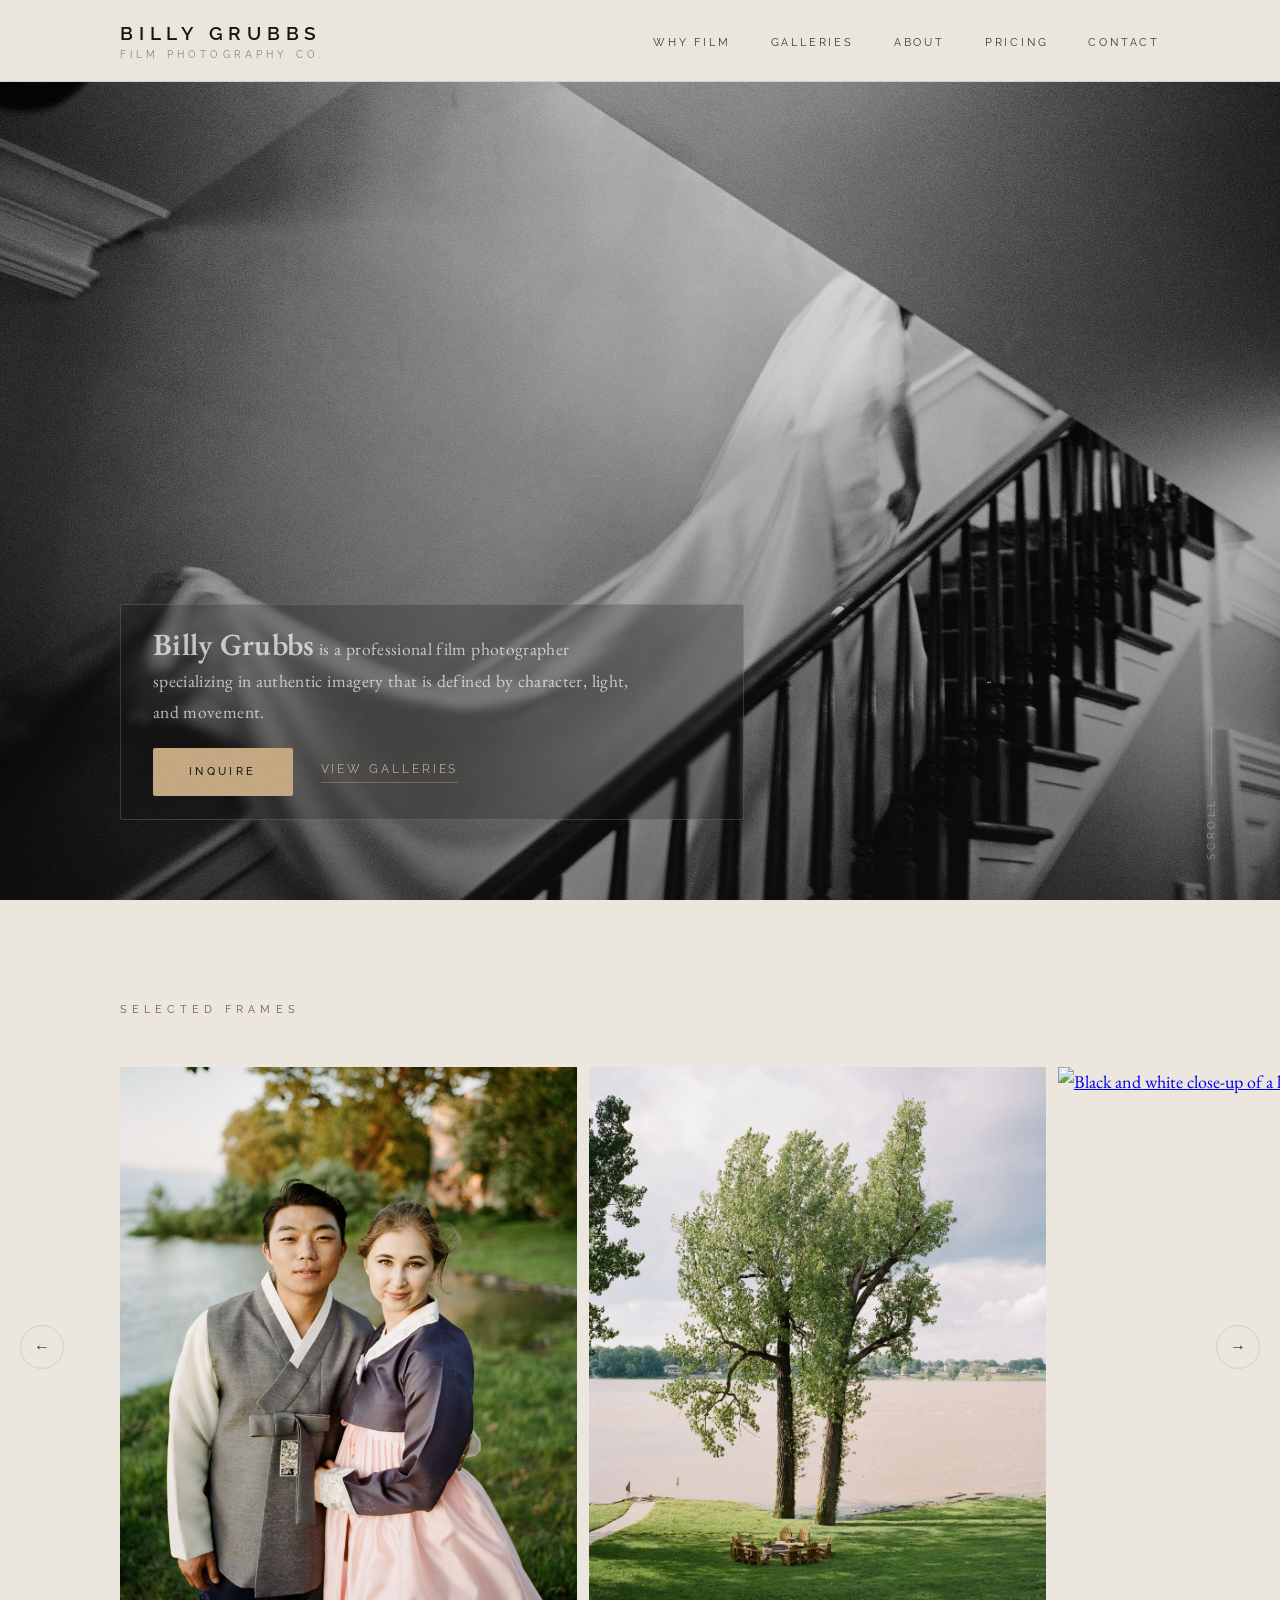
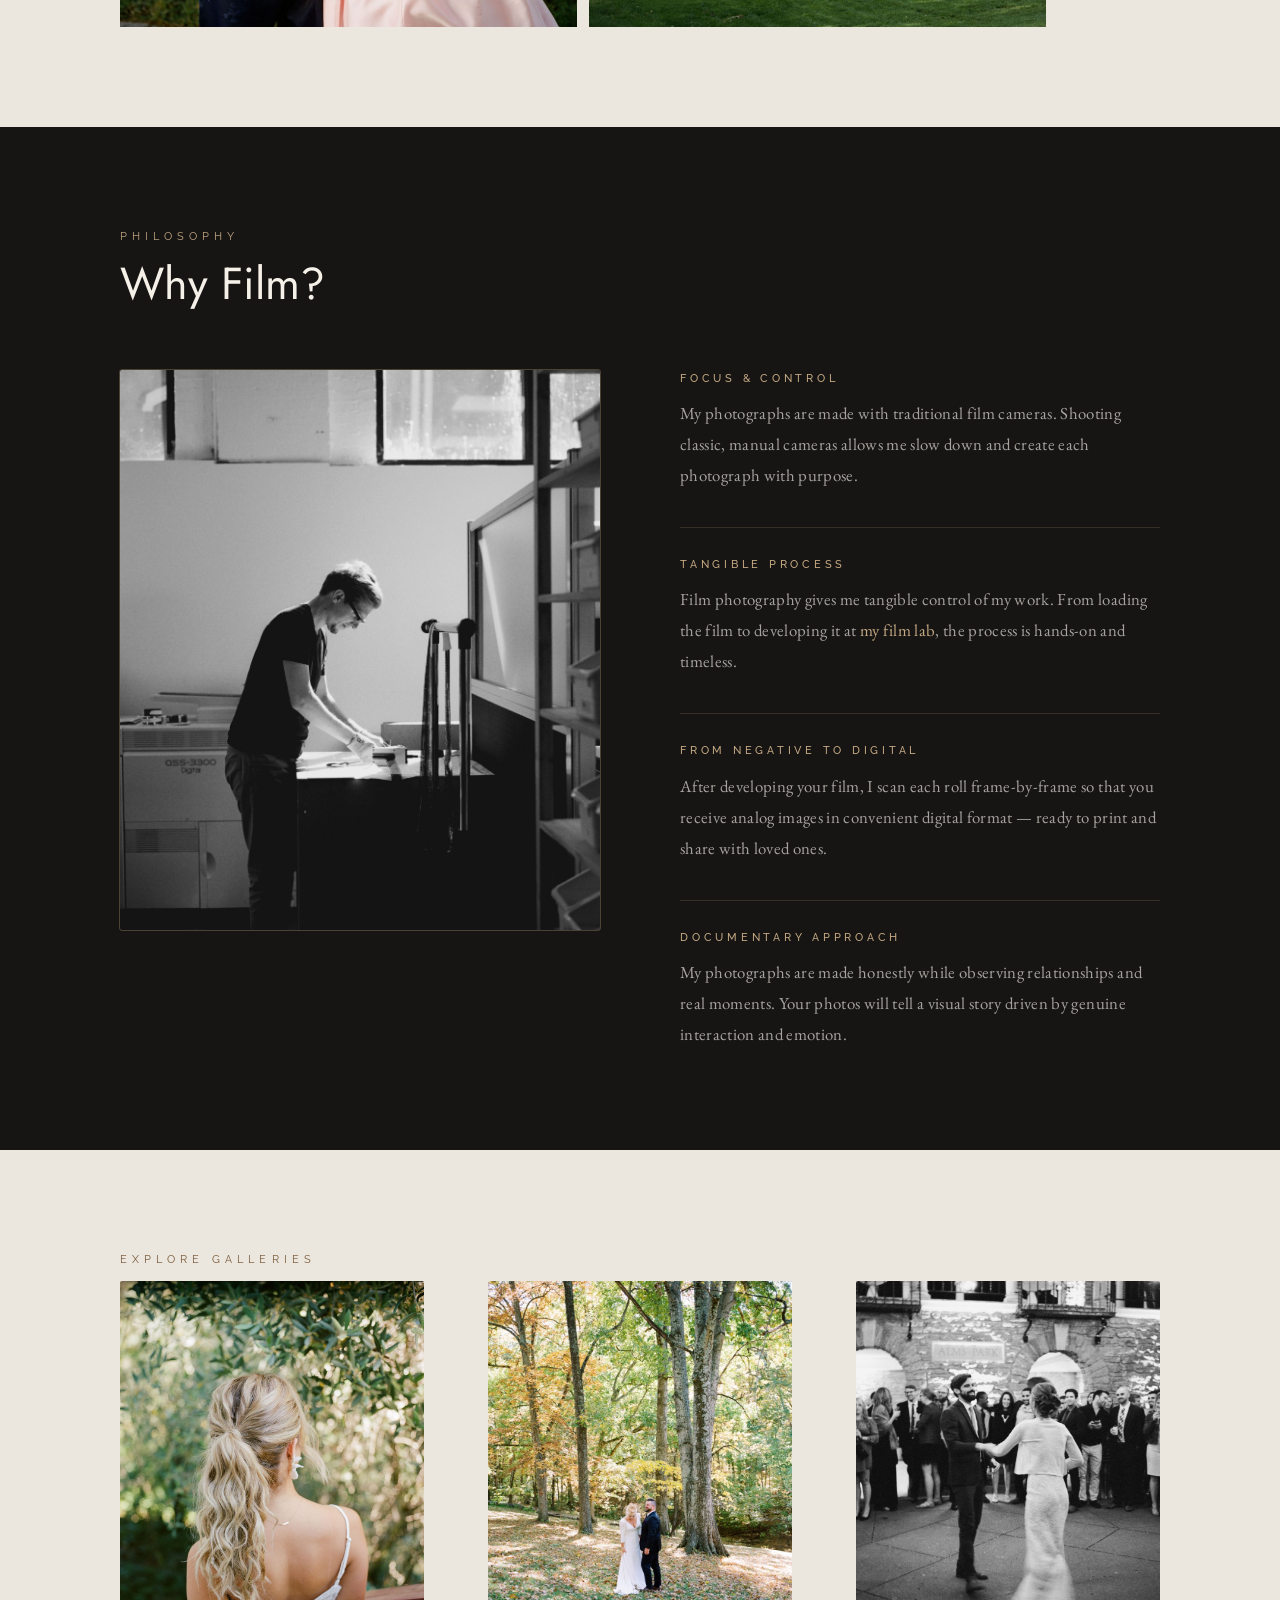
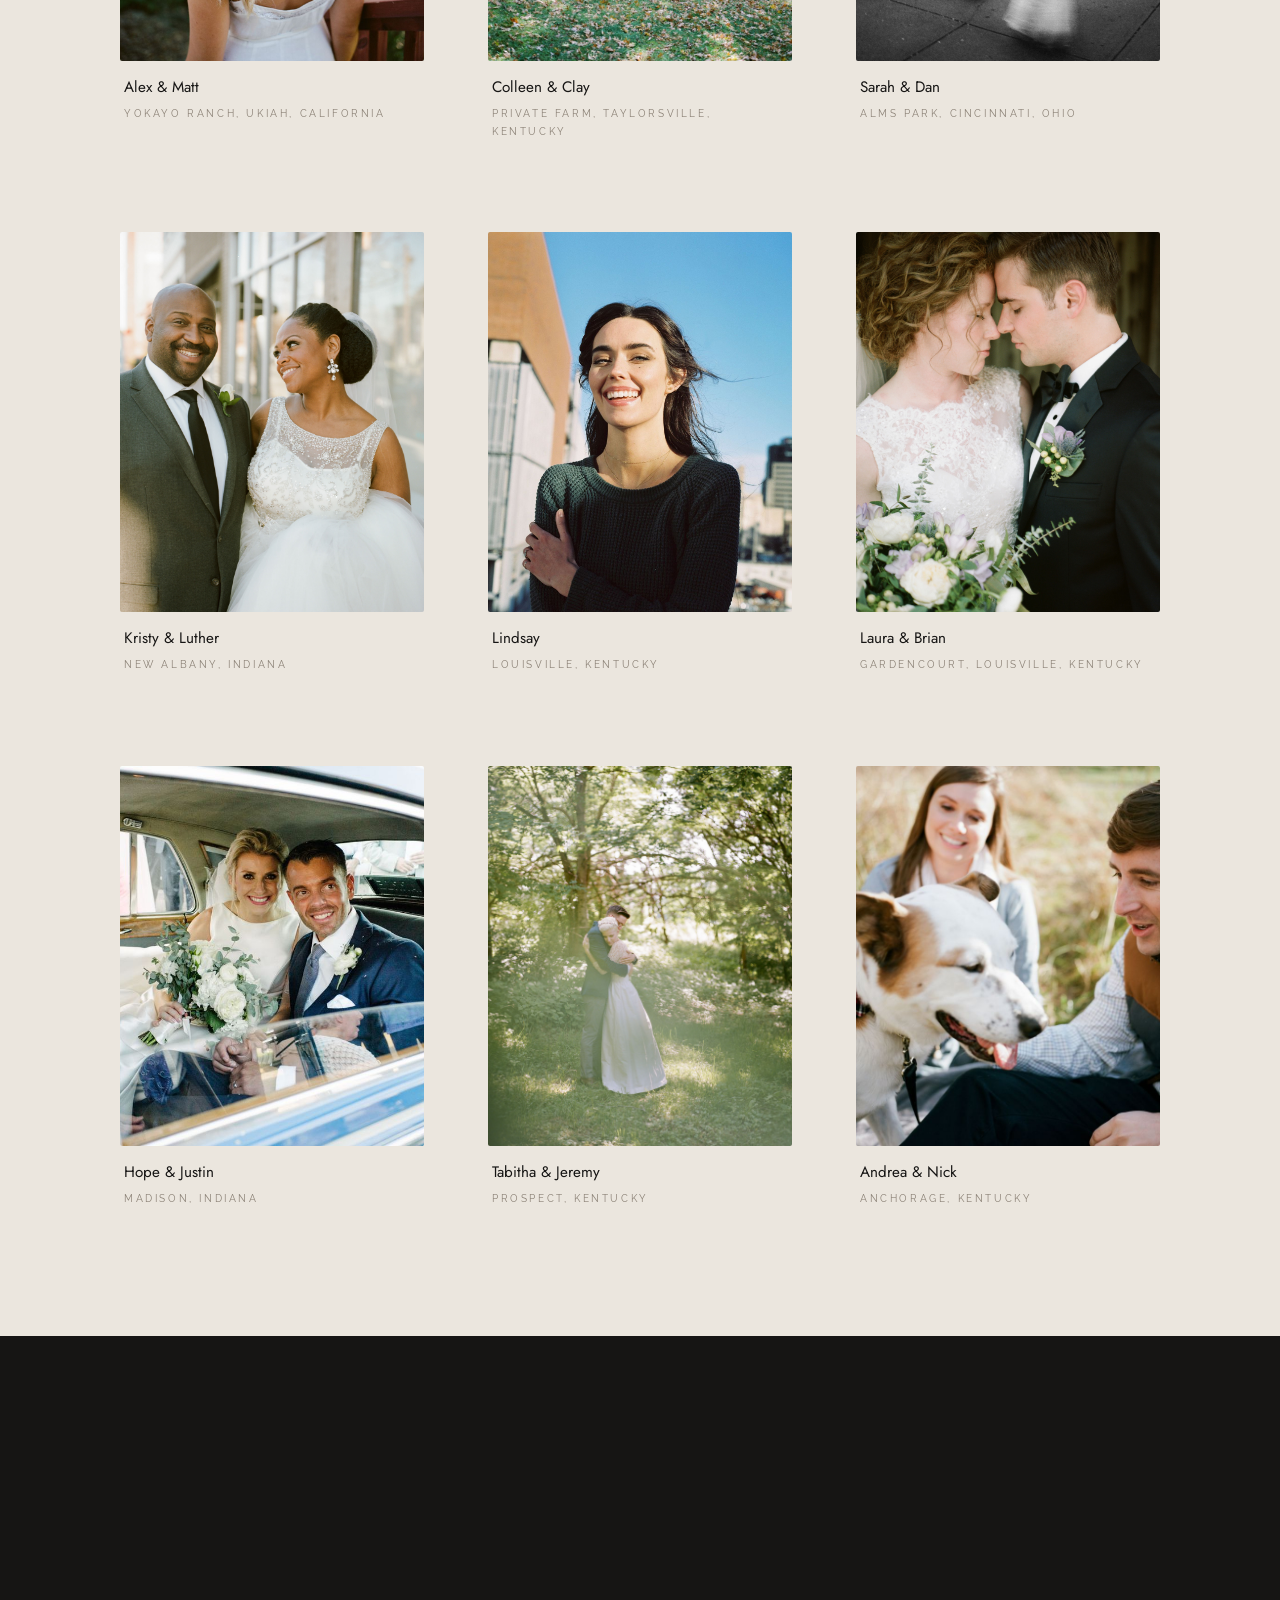
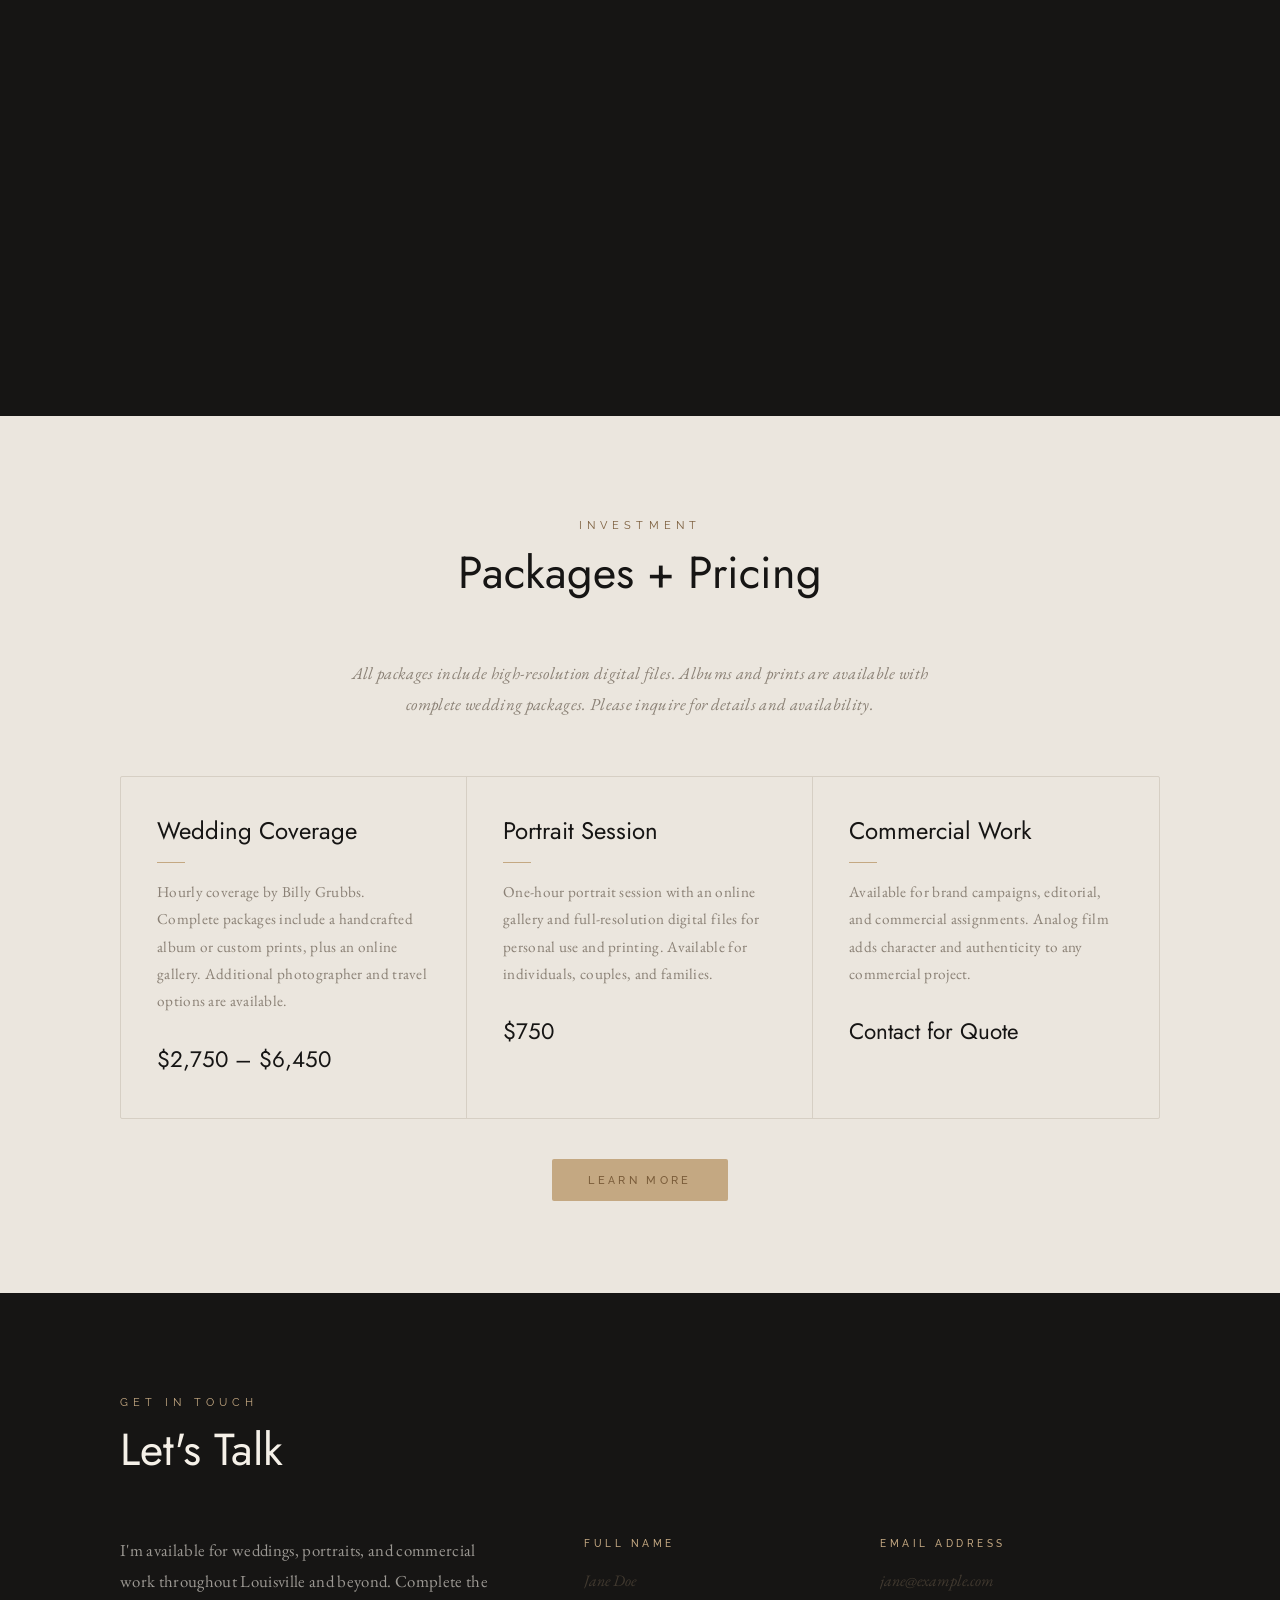
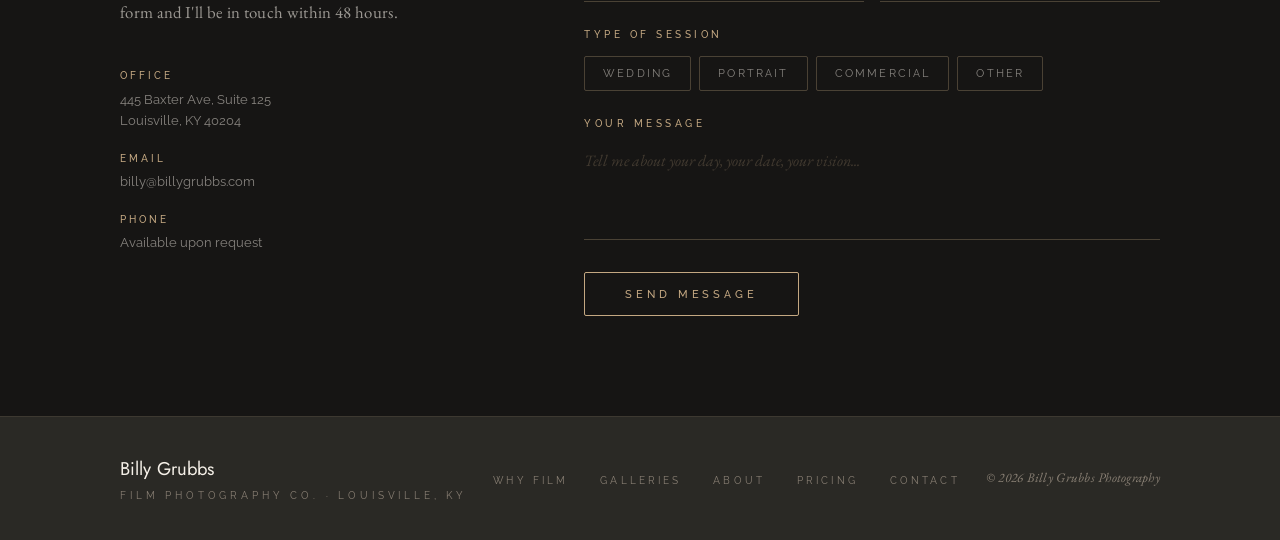
==== commit 1e623529: "Hero image swap and focal point tuning, portfolio reorder, mobile hero fix - Hero: swap portrait.jpg" ====
--- a/index.html
+++ b/index.html
@@ -17,7 +17,7 @@
 <meta name="twitter:description" content="Documentary wedding &amp; portrait photography on analog film in Louisville, Kentucky.">
 <meta name="twitter:image" content="https://www.billygrubbs.com/images/hero/staircase-veil.jpg">
 <link rel="preload" as="image" href="images/hero/staircase-veil.jpg" fetchpriority="high">
-<link rel="preload" as="image" href="images/hero/portrait.jpg">
+<link rel="preload" as="image" href="images/hero/portrait2.jpg">
 <link rel="preload" as="image" href="images/hero/outdoor-couple.jpg">
 <link href="https://fonts.googleapis.com/css2?family=Jost:wght@200;300;400;500&family=EB+Garamond:ital,wght@0,400;1,400&family=Raleway:wght@300;400;500;600&display=swap" rel="stylesheet">
 <link rel="stylesheet" href="css/styles.css">
@@ -82,8 +82,8 @@
 <!-- HERO -->
 <section id="hero">
   <div class="hero-slides">
-    <div class="hero-slide active" style="background-image: url('images/hero/staircase-veil.jpg');"></div>
-    <div class="hero-slide" style="background-image: url('images/hero/portrait.jpg');"></div>
+    <div class="hero-slide active" style="background-image: url('images/hero/staircase-veil.jpg'); background-position: 65% 40%;"></div>
+    <div class="hero-slide" style="background-image: url('images/hero/portrait2.jpg'); background-position: center 15%;"></div>
     <div class="hero-slide" style="background-image: url('images/hero/outdoor-couple.jpg');"></div>
   </div>
   <div class="hero-content">
@@ -109,13 +109,12 @@
     <div class="portfolio-track" id="portfolioTrack">
       <div class="portfolio-item"><a href="images/portfolio/p-01.jpg" data-pswp-width="1500" data-pswp-height="1838"><img src="images/portfolio/p-01.jpg" alt="Bride and groom in traditional Korean hanbok wedding attire by a riverside at golden hour" loading="lazy"></a></div>
       <div class="portfolio-item"><a href="images/portfolio/p-02.jpg" data-pswp-width="1000" data-pswp-height="1226"><img src="images/portfolio/p-02.jpg" alt="Lakeside wedding venue lawn with Adirondack chairs around a fire pit beneath two large trees" loading="lazy"></a></div>
-      <div class="portfolio-item"><a href="images/portfolio/p-03.jpg" data-pswp-width="1800" data-pswp-height="1800"><img src="images/portfolio/p-03.jpg" alt="Portrait of a woman with dark hair on an urban rooftop at golden hour" loading="lazy"></a></div>
+      <div class="portfolio-item"><a href="images/portfolio/p-09.jpg" data-pswp-width="3490" data-pswp-height="3438"><img src="images/portfolio/p-09.jpg" alt="Black and white close-up of a laughing bride wearing a flower crown and veil" loading="lazy"></a></div>
       <div class="portfolio-item"><a href="images/portfolio/p-04.jpg" data-pswp-width="1900" data-pswp-height="1550"><img src="images/portfolio/p-04.jpg" alt="Bride and groom embracing in a sunlit forest clearing" loading="lazy"></a></div>
+      <div class="portfolio-item"><a href="images/portfolio/p-06.jpg" data-pswp-width="3695" data-pswp-height="2706"><img src="images/portfolio/p-06.jpg" alt="Close engagement portrait of a couple laughing together in golden light" loading="lazy"></a></div>
       <div class="portfolio-item"><a href="images/portfolio/p-05.jpg" data-pswp-width="1892" data-pswp-height="2522"><img src="images/portfolio/p-05.jpg" alt="Black and white candid of a bride and groom dancing at Alms Park, Cincinnati, surrounded by wedding guests" loading="lazy"></a></div>
-      <div class="portfolio-item"><a href="images/portfolio/p-06.jpg" data-pswp-width="3695" data-pswp-height="2706"><img src="images/portfolio/p-06.jpg" alt="Close engagement portrait of a couple laughing together in golden light" loading="lazy"></a></div>
       <div class="portfolio-item"><a href="images/portfolio/p-07.jpg" data-pswp-width="1926" data-pswp-height="2361"><img src="images/portfolio/p-07.jpg" alt="Bride and groom walking hand in hand through an autumn forest" loading="lazy"></a></div>
       <div class="portfolio-item"><a href="images/portfolio/p-08.jpg" data-pswp-width="3902" data-pswp-height="3844"><img src="images/portfolio/p-08.jpg" alt="Bride laughing with bridesmaids holding white parasols" loading="lazy"></a></div>
-      <div class="portfolio-item"><a href="images/portfolio/p-09.jpg" data-pswp-width="3490" data-pswp-height="3438"><img src="images/portfolio/p-09.jpg" alt="Black and white close-up of a laughing bride wearing a flower crown and veil" loading="lazy"></a></div>
       <div class="portfolio-item"><a href="images/portfolio/p-10.jpg" data-pswp-width="2400" data-pswp-height="2365"><img src="images/portfolio/p-10.jpg" alt="Bride and groom smiling at each other on a city street, bride in a beaded wedding gown" loading="lazy"></a></div>
       <div class="portfolio-item"><a href="images/portfolio/p-11.jpg" data-pswp-width="1000" data-pswp-height="668"><img src="images/portfolio/p-11.jpg" alt="Bride and groom smiling through the window of a vintage wedding car" loading="lazy"></a></div>
       <div class="portfolio-item"><a href="images/portfolio/p-12.jpg" data-pswp-width="3677" data-pswp-height="3000"><img src="images/portfolio/p-12.jpg" alt="Black and white candid of a bride and groom laughing at their reception table" loading="lazy"></a></div>
--- a/css/styles.css
+++ b/css/styles.css
@@ -434,6 +434,8 @@
   line-height: 1.85;
   color: rgba(245,240,232,0.65);
 }
+.film-reason p a { color: var(--accent-light); text-decoration: none; }
+.film-reason p a:hover { text-decoration: underline; }
 
 /* ABOUT */
 #about {
@@ -767,7 +769,7 @@
   .nav-links { display: none; }
 
   #hero { min-height: 100svh; }
-  .hero-content { padding: 0 24px 60px; }
+  .hero-content { padding: 20px 24px; margin: 0 24px 60px; max-width: none; }
   .hero-scroll { display: none; }
 
   #why-film { padding: 60px 24px; }
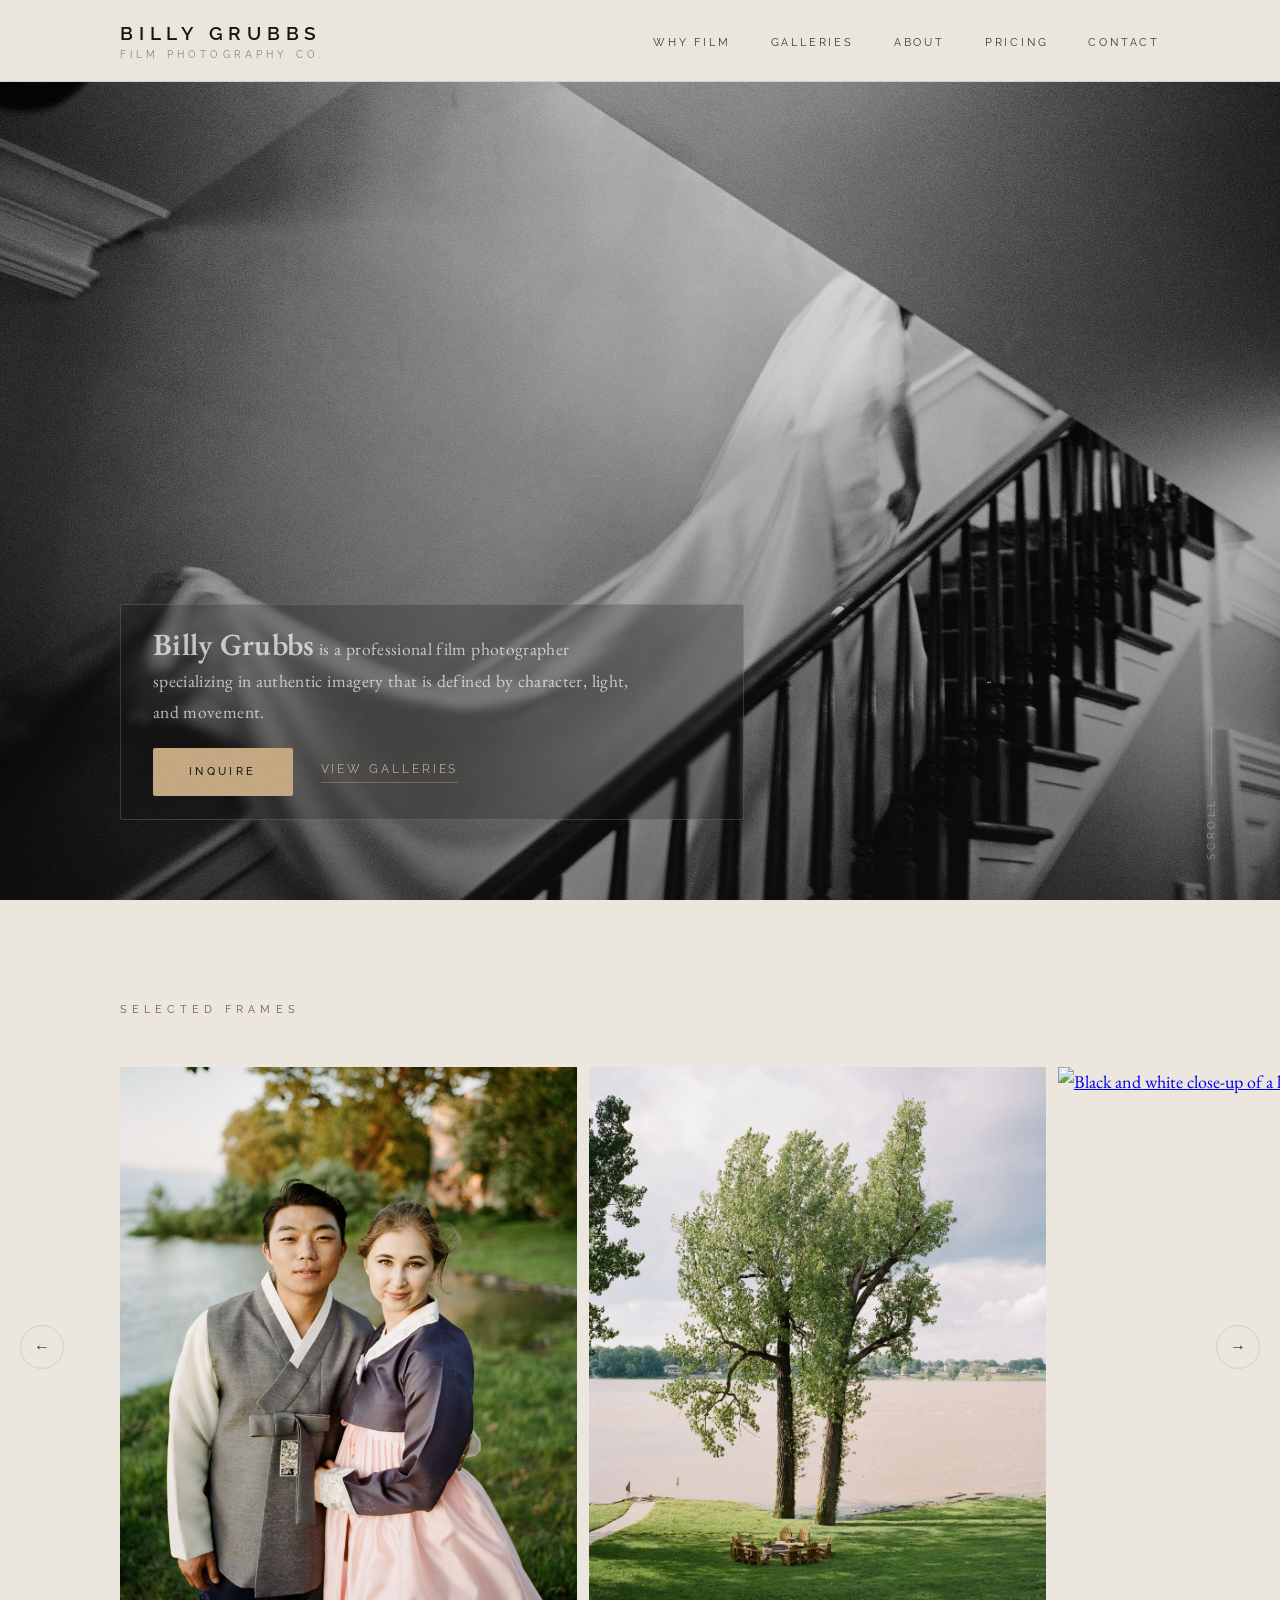
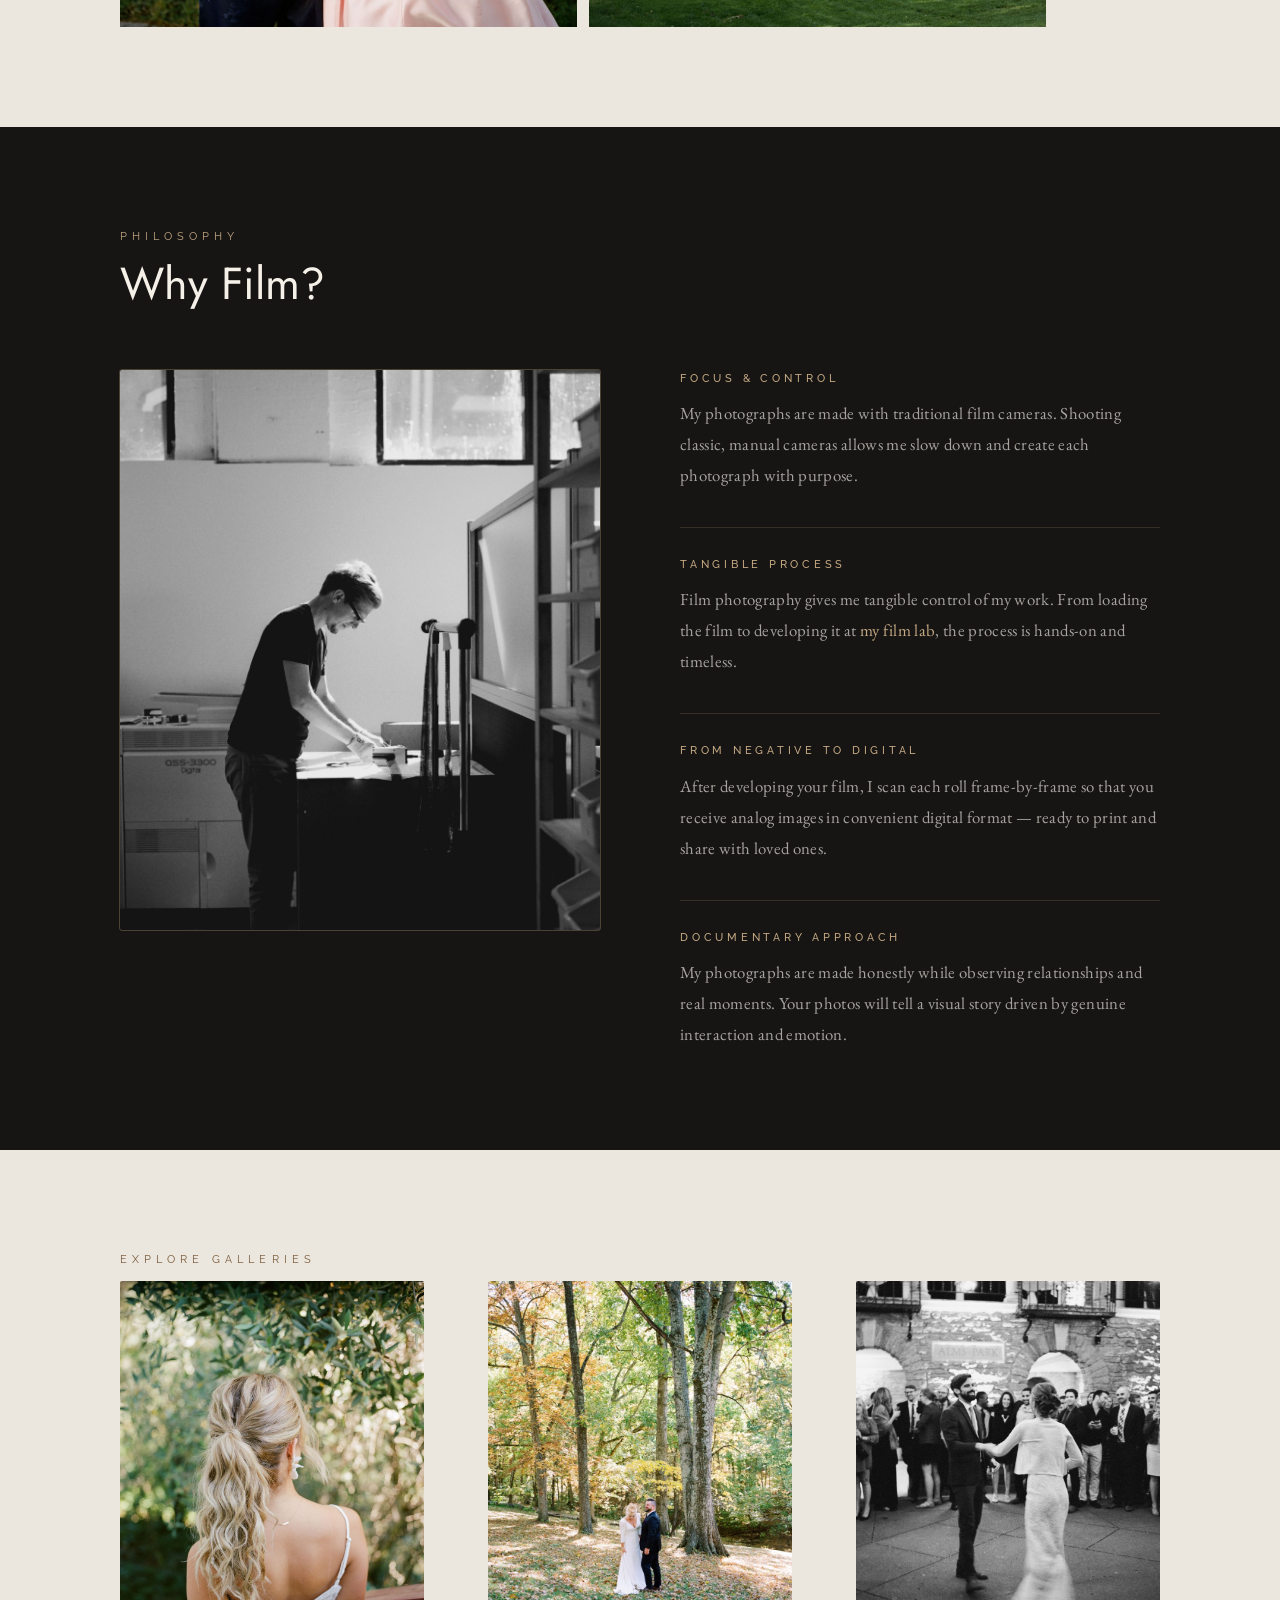
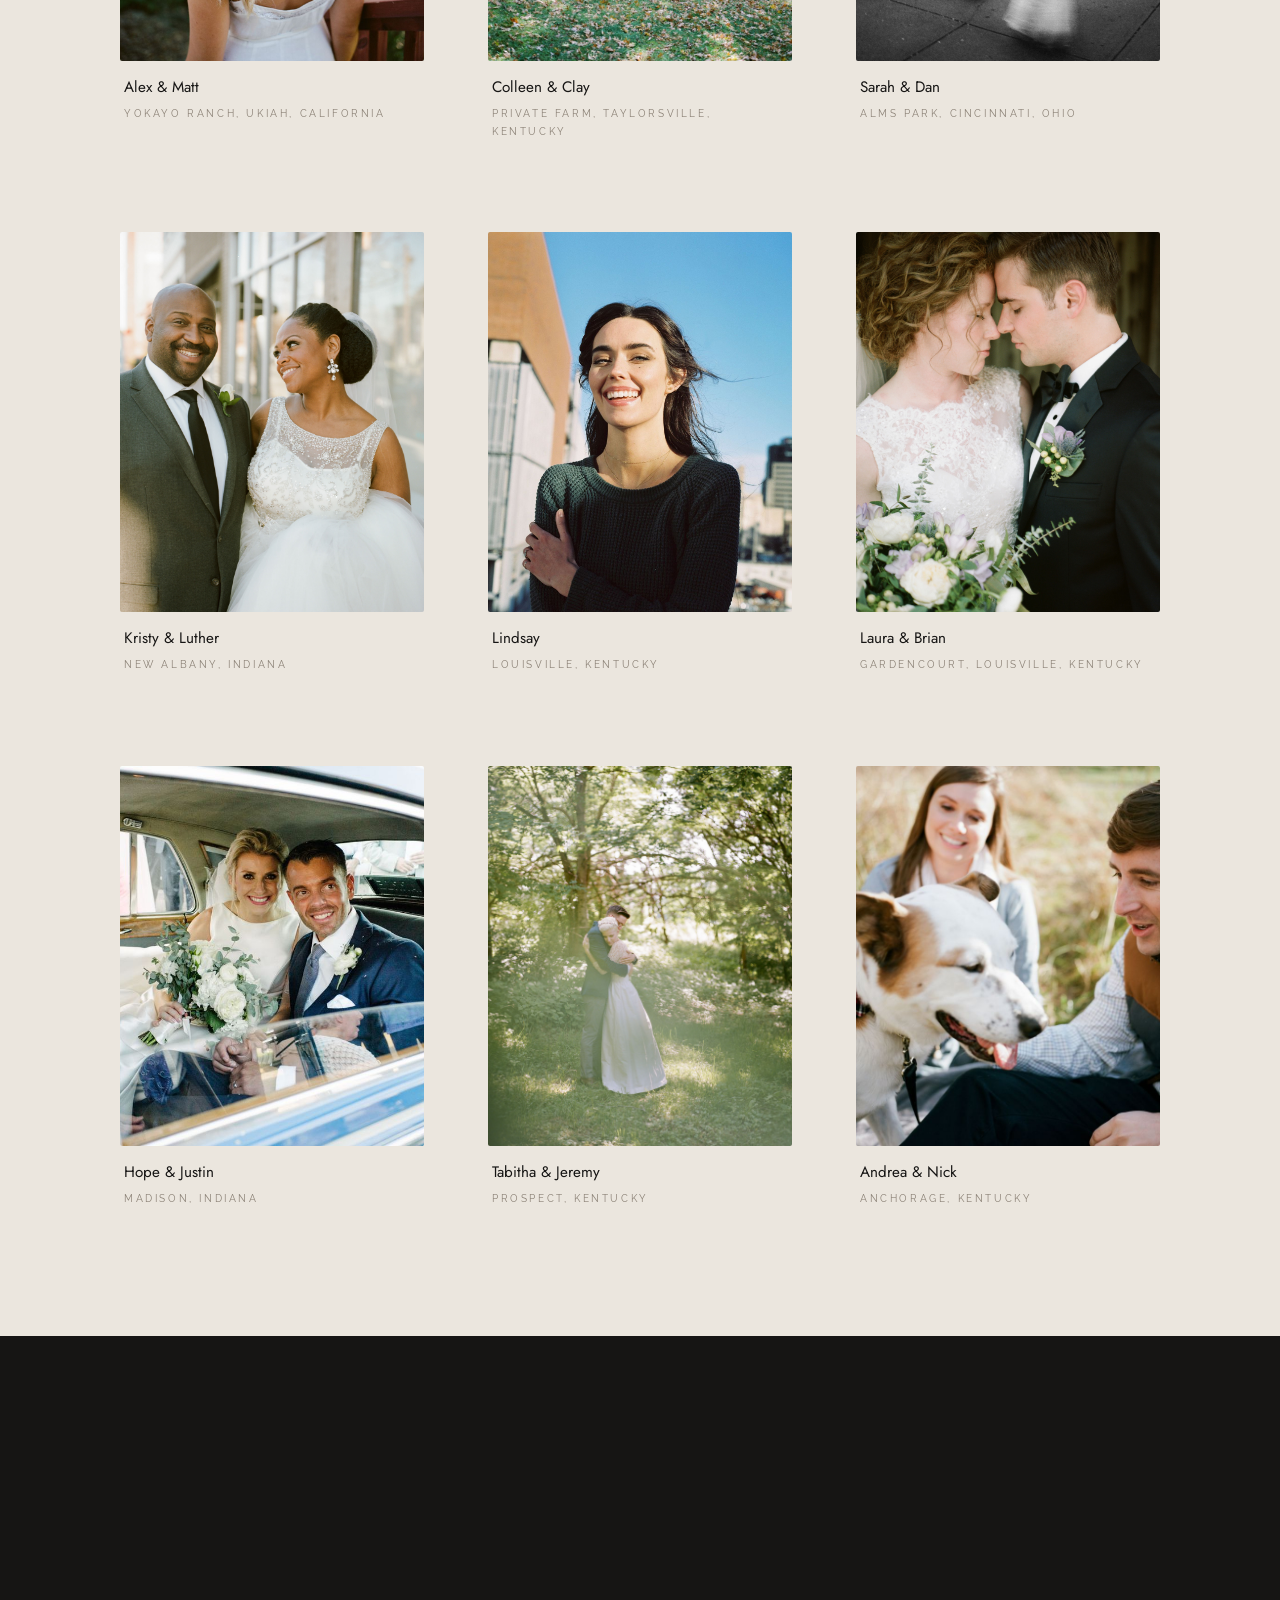
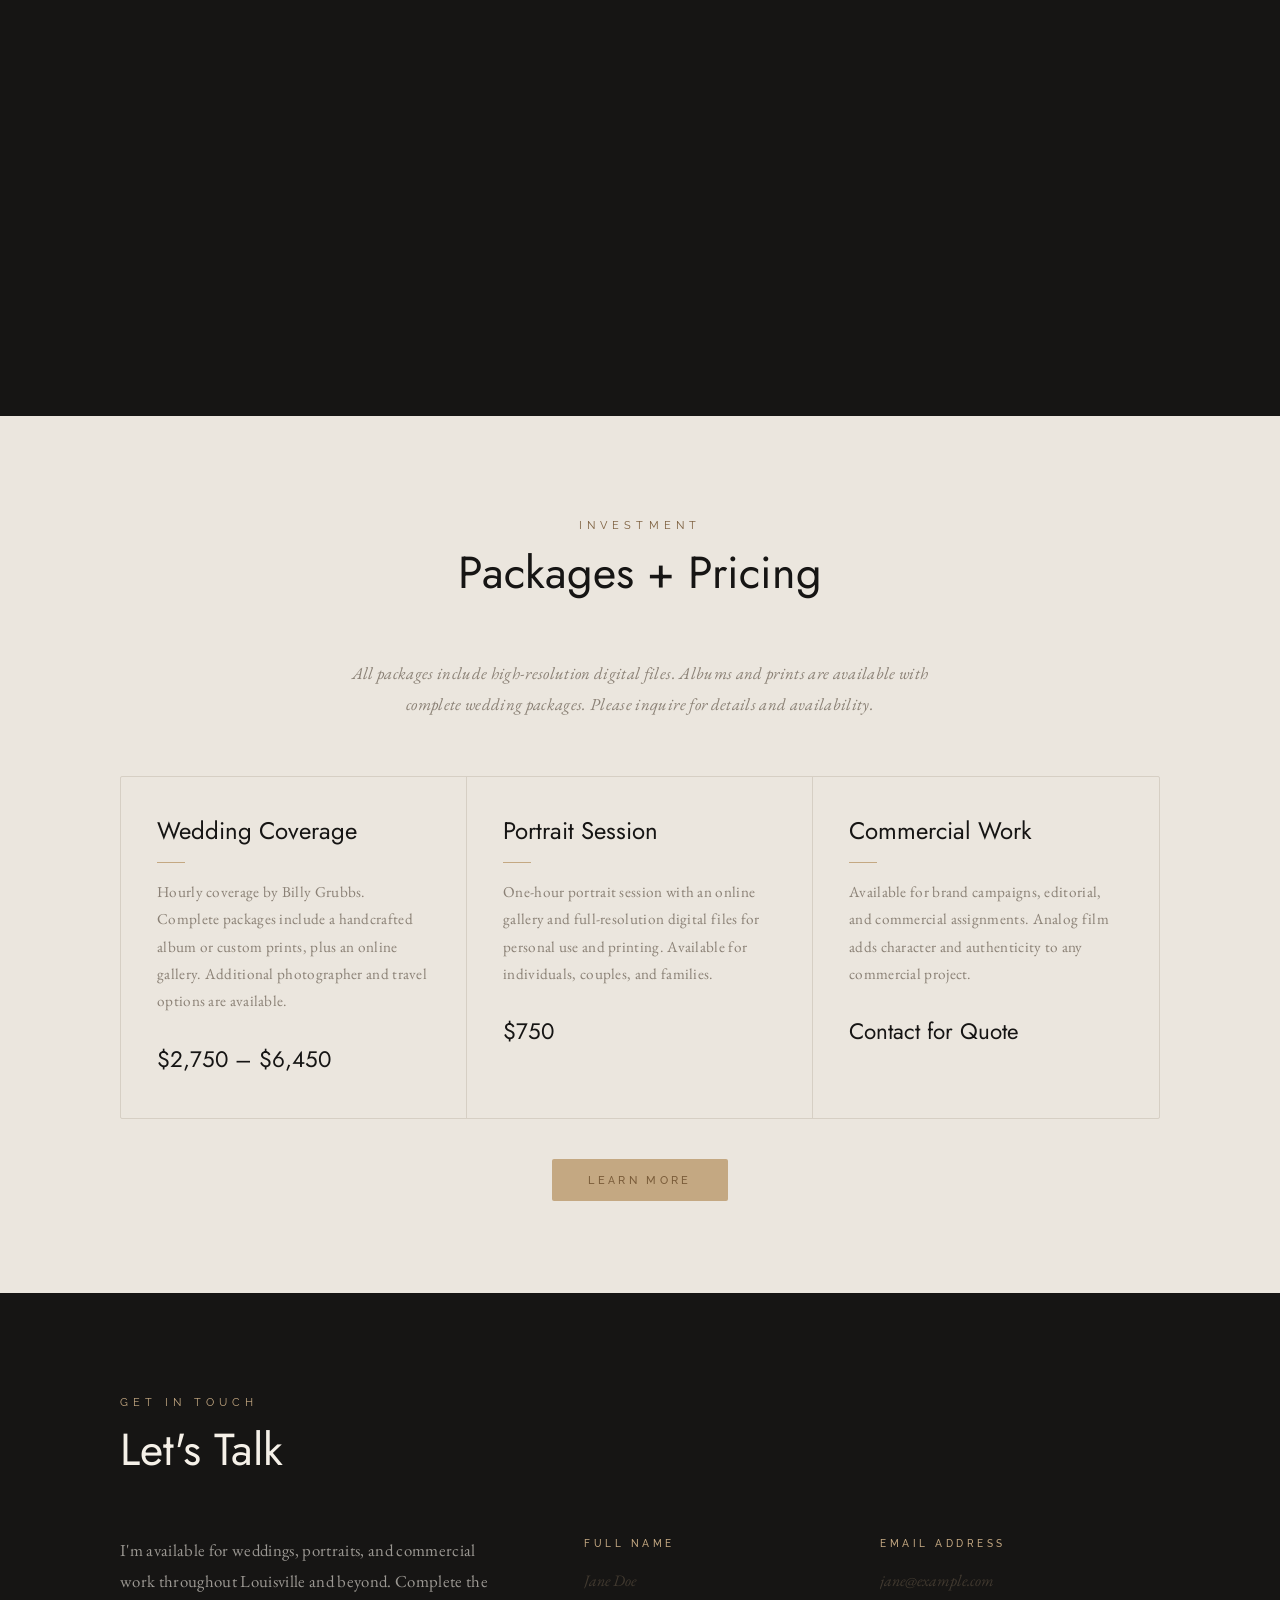
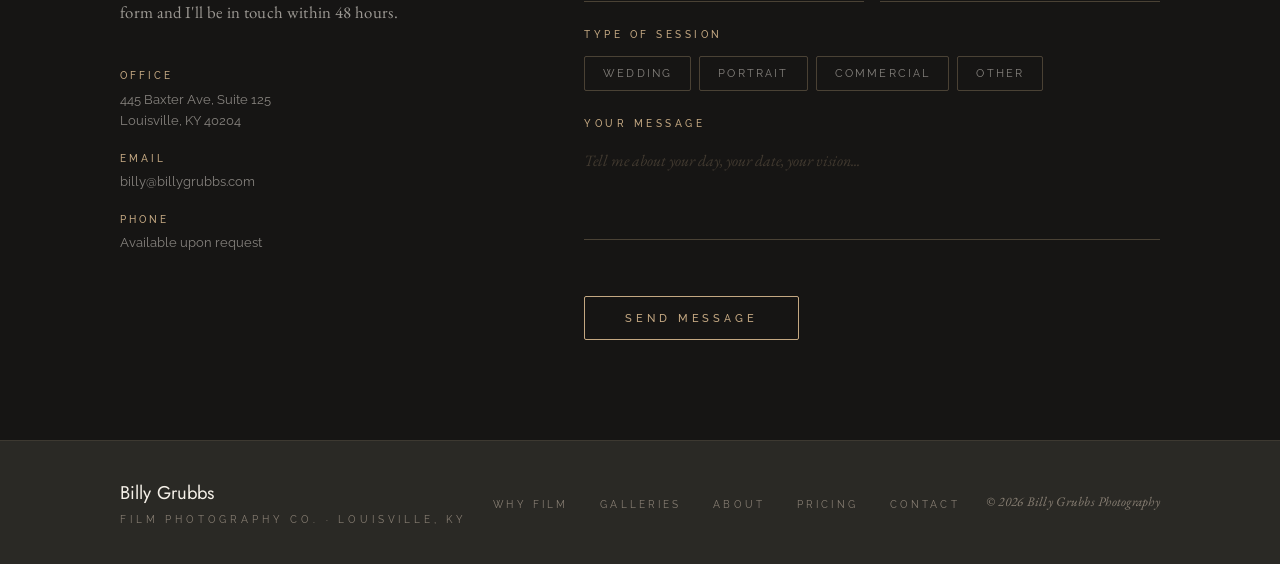
==== commit d2f20c56: "Add Cloudflare Turnstile widget to fix broken contact form Formspree started requiring a Turnstile t" ====
--- a/index.html
+++ b/index.html
@@ -22,6 +22,7 @@
 <link href="https://fonts.googleapis.com/css2?family=Jost:wght@200;300;400;500&family=EB+Garamond:ital,wght@0,400;1,400&family=Raleway:wght@300;400;500;600&display=swap" rel="stylesheet">
 <link rel="stylesheet" href="css/styles.css">
 <link rel="stylesheet" href="https://unpkg.com/photoswipe@5/dist/photoswipe.css">
+<script src="https://challenges.cloudflare.com/turnstile/v0/api.js" async defer></script>
 <style>
   .pswp {
     --pswp-bg: #ebe6de;
@@ -312,6 +313,7 @@
         <label class="form-label">Your Message</label>
         <textarea class="form-textarea" name="message" placeholder="Tell me about your day, your date, your vision..."></textarea>
       </div>
+      <div class="cf-turnstile" data-sitekey="0x4AAAAAAD2tbtOqFvgtYWY9" data-action="turnstile-spin-v1"></div>
       <button class="form-submit" type="submit">Send Message</button>
       <p id="formSuccess" style="display:none; font-family:'EB Garamond',serif; font-style:italic; color:var(--accent-light); font-size:1rem; margin-top:8px;">Thank you — I'll be in touch within 48 hours.</p>
       <p id="formError" style="display:none; font-family:'EB Garamond',serif; font-style:italic; color:#c0392b; font-size:1rem; margin-top:8px;">Something went wrong. Please email me directly at <a href="mailto:billy@billygrubbs.com">billy@billygrubbs.com</a>.</p>
